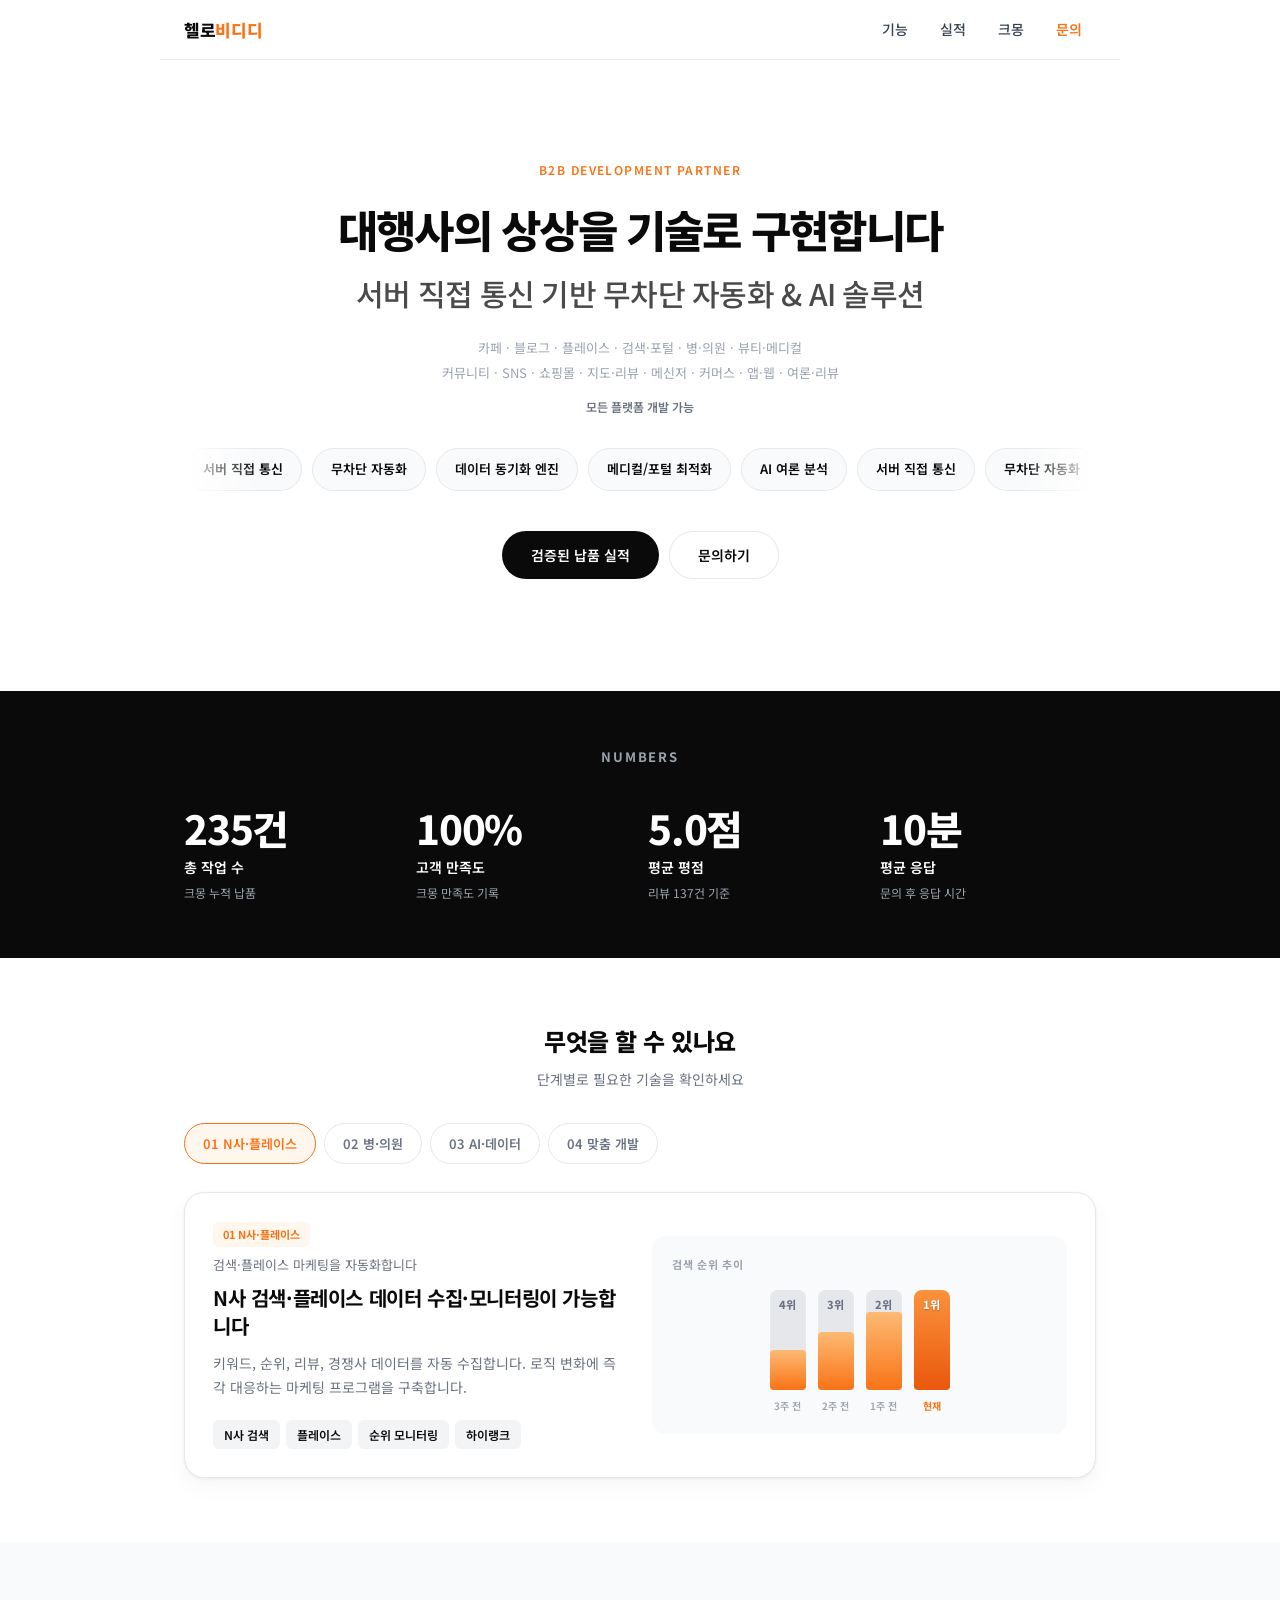
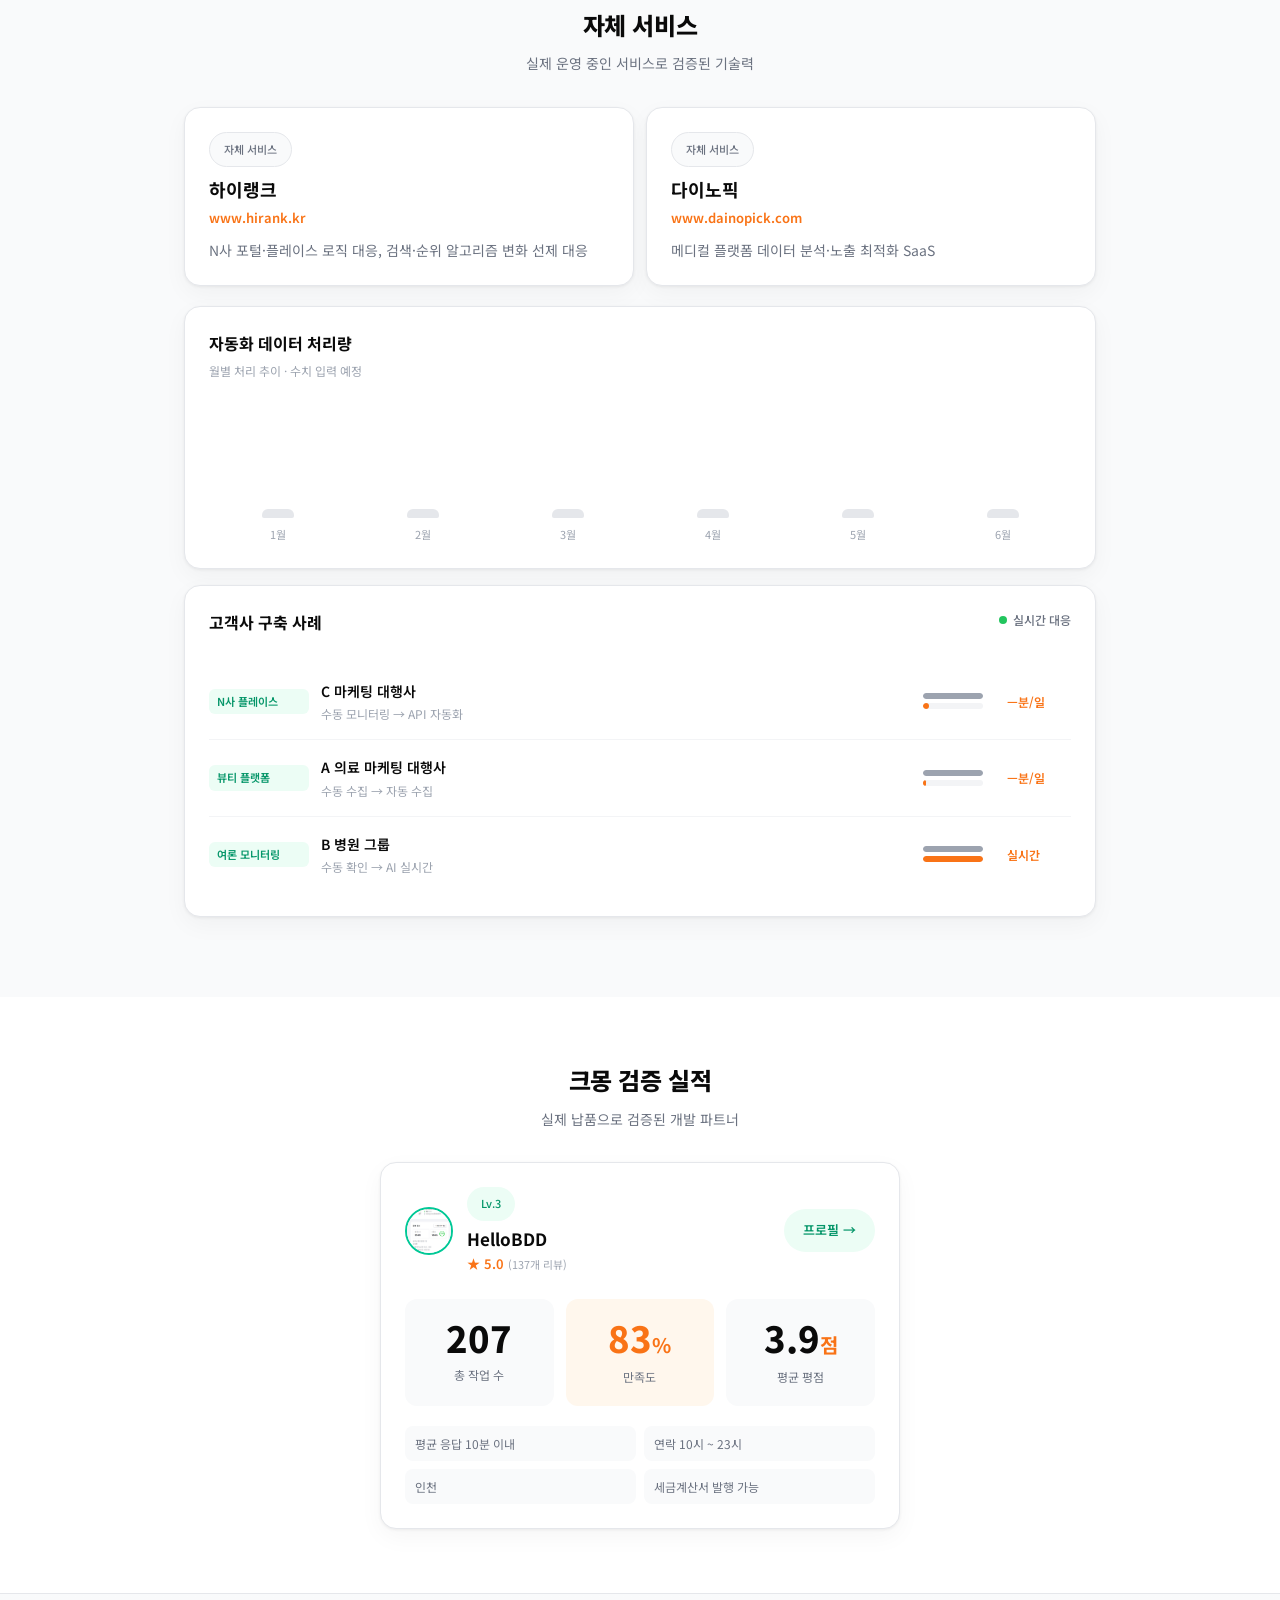
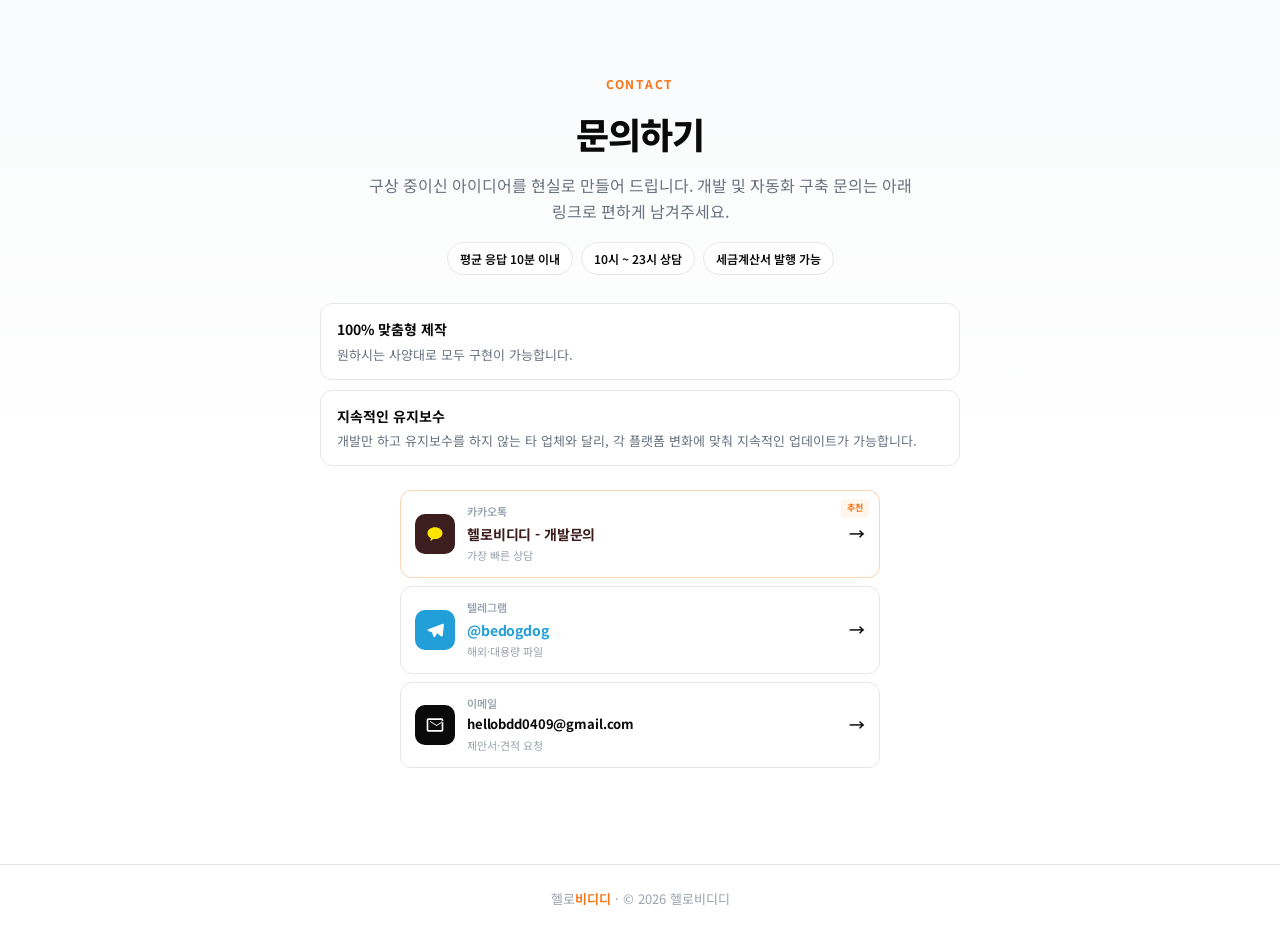
==== index.html @ 660a28e8 "html css js 기준으로 변경" ====
<!DOCTYPE html>
<html lang="ko">
<head>
  <meta charset="UTF-8">
  <meta name="viewport" content="width=device-width, initial-scale=1.0, viewport-fit=cover">
  <meta name="description" content="헬로비디디 - 서버 직접 통신 기반 무차단 자동화, 메디컬·포털 플랫폼 최적화, AI 여론 분석 솔루션">
  <meta name="theme-color" content="#ffffff">
  <title>헬로비디디 | 기술 포트폴리오</title>
  <link rel="preconnect" href="https://fonts.googleapis.com">
  <link rel="preconnect" href="https://fonts.gstatic.com" crossorigin>
  <link href="https://fonts.googleapis.com/css2?family=Noto+Sans+KR:wght@400;500;600;700;800&display=swap" rel="stylesheet">
  <link rel="stylesheet" href="css/style.css">
</head>
<body>
  <header class="header" id="top">
    <div class="header__inner">
      <a href="#top" class="logo">헬로<span>비디디</span></a>
      <button class="nav-toggle" id="navToggle" aria-label="메뉴" aria-expanded="false" aria-controls="nav">
        <span></span><span></span><span></span>
      </button>
    </div>
    <nav class="nav" id="nav">
      <a href="#capabilities">기능</a>
      <a href="#cases">실적</a>
      <a href="#kmong">크몽</a>
      <a href="#contact" class="nav__cta">문의</a>
    </nav>
    <div class="nav-backdrop" id="navBackdrop" hidden></div>
  </header>

  <main>
    <!-- Hero -->
    <section class="hero" id="intro">
      <div class="container">
        <p class="hero__eyebrow reveal">B2B DEVELOPMENT PARTNER</p>
        <h1 class="hero__title reveal">
          <span class="hero__line hero__line--main">대행사의 상상을 기술로 구현합니다</span>
          <span class="hero__line hero__line--sub">서버 직접 통신 기반 무차단 자동화 &amp; AI 솔루션</span>
        </h1>
        <p class="hero__platforms reveal">
          <span class="hero__platforms-line">카페 · 블로그 · 플레이스 · 검색·포털 · 병·의원 · 뷰티·메디컬</span>
          <span class="hero__platforms-line">커뮤니티 · SNS · 쇼핑몰 · 지도·리뷰 · 메신저 · 커머스 · 앱·웹 · 여론·리뷰</span>
          <span class="hero__platforms-note">모든 플랫폼 개발 가능</span>
        </p>
        <div class="hero__marquee reveal" aria-label="핵심 기술 키워드">
          <div class="hero__marquee-track">
            <span class="hero__keyword hero__keyword--accent">서버 직접 통신</span>
            <span class="hero__keyword hero__keyword--accent">무차단 자동화</span>
            <span class="hero__keyword hero__keyword--accent">데이터 동기화 엔진</span>
            <span class="hero__keyword">메디컬/포털 최적화</span>
            <span class="hero__keyword">AI 여론 분석</span>
            <span class="hero__keyword hero__keyword--accent" aria-hidden="true">서버 직접 통신</span>
            <span class="hero__keyword hero__keyword--accent" aria-hidden="true">무차단 자동화</span>
            <span class="hero__keyword hero__keyword--accent" aria-hidden="true">데이터 동기화 엔진</span>
            <span class="hero__keyword" aria-hidden="true">메디컬/포털 최적화</span>
            <span class="hero__keyword" aria-hidden="true">AI 여론 분석</span>
          </div>
        </div>
        <div class="hero__actions reveal">
          <a href="#kmong" class="btn btn--dark">검증된 납품 실적</a>
          <a href="#contact" class="btn btn--outline">문의하기</a>
        </div>
      </div>
    </section>

    <!-- NUMBERS -->
    <section class="numbers" id="numbers">
      <div class="container">
        <h2 class="numbers__title">NUMBERS</h2>
        <div class="numbers__grid">
          <div class="numbers__item reveal">
            <p class="numbers__value"><span data-count="235" data-fallback="235">0</span>건</p>
            <p class="numbers__label">총 작업 수</p>
            <p class="numbers__sub">크몽 누적 납품</p>
          </div>
          <div class="numbers__item reveal">
            <p class="numbers__value"><span data-count="100" data-fallback="100">0</span>%</p>
            <p class="numbers__label">고객 만족도</p>
            <p class="numbers__sub">크몽 만족도 기록</p>
          </div>
          <div class="numbers__item reveal">
            <p class="numbers__value"><span data-count="5.0" data-fallback="5.0">0</span>점</p>
            <p class="numbers__label">평균 평점</p>
            <p class="numbers__sub">리뷰 137건 기준</p>
          </div>
          <div class="numbers__item reveal">
            <p class="numbers__value"><span data-count="10" data-fallback="10">0</span>분</p>
            <p class="numbers__label">평균 응답</p>
            <p class="numbers__sub">문의 후 응답 시간</p>
          </div>
        </div>
      </div>
    </section>

    <!-- Capabilities -->
    <section class="capabilities" id="capabilities">
      <div class="container">
        <h2 class="section-title reveal">무엇을 할 수 있나요</h2>
        <p class="section-desc reveal">단계별로 필요한 기술을 확인하세요</p>

        <div class="step-nav reveal" role="tablist">
          <button class="step-nav__btn is-active" role="tab" data-tab="naver" aria-selected="true">01 N사·플레이스</button>
          <button class="step-nav__btn" role="tab" data-tab="medical" aria-selected="false">02 병·의원</button>
          <button class="step-nav__btn" role="tab" data-tab="ai" aria-selected="false">03 AI·데이터</button>
          <button class="step-nav__btn" role="tab" data-tab="custom" aria-selected="false">04 맞춤 개발</button>
        </div>

        <article class="cap-panel reveal is-active" id="panel-naver" role="tabpanel">
          <div class="cap-panel__inner">
            <div class="cap-panel__content">
              <span class="cap-panel__badge">01 N사·플레이스</span>
              <p class="cap-panel__goal">검색·플레이스 마케팅을 자동화합니다</p>
              <h3 class="cap-panel__headline">N사 검색·플레이스 데이터 수집·모니터링이 가능합니다</h3>
              <p class="cap-panel__desc">키워드, 순위, 리뷰, 경쟁사 데이터를 자동 수집합니다. 로직 변화에 즉각 대응하는 마케팅 프로그램을 구축합니다.</p>
              <div class="cap-panel__tags">
                <span class="cap-tag">N사 검색</span>
                <span class="cap-tag">플레이스</span>
                <span class="cap-tag">순위 모니터링</span>
                <span class="cap-tag">하이랭크</span>
              </div>
            </div>
            <div class="cap-panel__visual" aria-hidden="true">
              <div class="cap-visual cap-visual--rank">
                <p class="cap-visual__title">검색 순위 추이</p>
                <div class="rank-chart">
                  <div class="rank-chart__item">
                    <div class="rank-chart__track">
                      <span class="rank-chart__num">4위</span>
                      <div class="rank-chart__bar" data-h="40"></div>
                    </div>
                    <span class="rank-chart__label">3주 전</span>
                  </div>
                  <div class="rank-chart__item">
                    <div class="rank-chart__track">
                      <span class="rank-chart__num">3위</span>
                      <div class="rank-chart__bar" data-h="58"></div>
                    </div>
                    <span class="rank-chart__label">2주 전</span>
                  </div>
                  <div class="rank-chart__item">
                    <div class="rank-chart__track">
                      <span class="rank-chart__num">2위</span>
                      <div class="rank-chart__bar" data-h="78"></div>
                    </div>
                    <span class="rank-chart__label">1주 전</span>
                  </div>
                  <div class="rank-chart__item rank-chart__item--lead">
                    <div class="rank-chart__track">
                      <span class="rank-chart__num">1위</span>
                      <div class="rank-chart__bar" data-h="100"></div>
                    </div>
                    <span class="rank-chart__label">현재</span>
                  </div>
                </div>
              </div>
            </div>
          </div>
        </article>

        <article class="cap-panel reveal" id="panel-medical" role="tabpanel">
          <div class="cap-panel__inner">
            <div class="cap-panel__content">
              <span class="cap-panel__badge">02 병·의원</span>
              <p class="cap-panel__goal">의료·뷰티 플랫폼 업무를 자동화합니다</p>
              <h3 class="cap-panel__headline">병·의원 플랫폼 마케팅 프로그램 개발이 가능합니다</h3>
              <p class="cap-panel__desc">미용·의료 정보 플랫폼 데이터 수집, 노출 분석, 반복 업무 자동화까지 대행사·병원 맞춤으로 개발합니다.</p>
              <div class="cap-panel__tags">
                <span class="cap-tag">의료 플랫폼</span>
                <span class="cap-tag">노출 분석</span>
                <span class="cap-tag">다이노픽</span>
              </div>
            </div>
            <div class="cap-panel__visual" aria-hidden="true">
              <div class="cap-visual cap-visual--gauge">
                <p class="cap-visual__title">플랫폼 노출 지수</p>
                <div class="donut-gauge">
                  <div class="donut-gauge__ring" data-value="94"></div>
                  <span class="donut-gauge__value"><span data-count="94">0</span>%</span>
                </div>
                <div class="gauge-metrics">
                  <span>노출 <strong data-count="87">0</strong>%</span>
                  <span>전환 <strong data-count="72">0</strong>%</span>
                </div>
              </div>
            </div>
          </div>
        </article>

        <article class="cap-panel reveal" id="panel-ai" role="tabpanel">
          <div class="cap-panel__inner">
            <div class="cap-panel__content">
              <span class="cap-panel__badge">03 AI·데이터</span>
              <p class="cap-panel__goal">AI 생성·분석으로 마케팅을 자동화합니다</p>
              <h3 class="cap-panel__headline">AI 생성·분석·활용 프로그램 개발이 가능합니다</h3>
              <p class="cap-panel__desc">AI 게시글·콘텐츠 생성, 여론·감정 분석, 데이터 분석 등 AI를 사용·활용하는 마케팅 프로그램을 구축합니다. 크롤링 수집부터 실행까지 자동화합니다.</p>
              <div class="cap-panel__tags">
                <span class="cap-tag">AI 생성</span>
                <span class="cap-tag">AI 분석</span>
                <span class="cap-tag">AI 활용</span>
                <span class="cap-tag">크롤링</span>
              </div>
            </div>
            <div class="cap-panel__visual" aria-hidden="true">
              <div class="cap-visual cap-visual--sentiment">
                <p class="cap-visual__title">AI 여론 분석</p>
                <div class="sentiment-bars">
                  <div class="sentiment-row"><span>긍정</span><div class="sentiment-track"><div class="sentiment-fill sentiment-fill--pos" data-w="72"></div></div><em>72%</em></div>
                  <div class="sentiment-row"><span>중립</span><div class="sentiment-track"><div class="sentiment-fill sentiment-fill--neu" data-w="20"></div></div><em>20%</em></div>
                  <div class="sentiment-row"><span>부정</span><div class="sentiment-track"><div class="sentiment-fill sentiment-fill--neg" data-w="8"></div></div><em>8%</em></div>
                </div>
                <svg class="spark-line" viewBox="0 0 200 48" preserveAspectRatio="none">
                  <polyline class="spark-line__path" points="0,38 30,32 60,28 90,18 120,22 150,10 180,14 200,6"/>
                </svg>
              </div>
            </div>
          </div>
        </article>

        <article class="cap-panel reveal" id="panel-custom" role="tabpanel">
          <div class="cap-panel__inner">
            <div class="cap-panel__content">
              <span class="cap-panel__badge">04 맞춤 개발</span>
              <p class="cap-panel__goal">소통·자동화·바이럴까지 맞춤 대응합니다</p>
              <h3 class="cap-panel__headline">소통 작업·자동화 작업 개발이 가능합니다</h3>
              <p class="cap-panel__desc">메신저·커뮤니티 소통 자동화, 반복 업무 자동화, 바이럴 마케팅 프로그램까지 대행사·브랜드 요청에 맞춰 구축합니다. 테더링·프록시 인프라도 지원합니다.</p>
              <div class="cap-panel__tags">
                <span class="cap-tag">소통 작업</span>
                <span class="cap-tag">자동화 작업</span>
                <span class="cap-tag">바이럴 프로그램</span>
                <span class="cap-tag">맞춤 개발</span>
              </div>
            </div>
            <div class="cap-panel__visual" aria-hidden="true">
              <div class="cap-visual cap-visual--pipeline">
                <p class="cap-visual__title">맞춤 자동화 파이프라인</p>
                <div class="pipeline">
                  <div class="pipeline__node">수집</div>
                  <div class="pipeline__line"></div>
                  <div class="pipeline__node">동기화</div>
                  <div class="pipeline__line"></div>
                  <div class="pipeline__node pipeline__node--accent">자동화</div>
                  <div class="pipeline__line"></div>
                  <div class="pipeline__node">리포트</div>
                </div>
                <div class="pipeline-status">
                  <span class="pipeline-status__dot"></span>실시간 운영 중
                </div>
              </div>
            </div>
          </div>
        </article>
      </div>
    </section>

    <!-- Products -->
    <section class="products" id="cases">
      <div class="container">
        <h2 class="section-title reveal">자체 서비스</h2>
        <p class="section-desc reveal">실제 운영 중인 서비스로 검증된 기술력</p>
        <div class="products__grid">
          <a href="https://www.hirank.kr" class="product-card reveal" target="_blank" rel="noopener noreferrer">
            <span class="pill pill--muted">자체 서비스</span>
            <h3 class="product-card__name">하이랭크</h3>
            <p class="product-card__url">www.hirank.kr</p>
            <p class="product-card__desc">N사 포털·플레이스 로직 대응, 검색·순위 알고리즘 변화 선제 대응</p>
          </a>
          <a href="https://www.dainopick.com" class="product-card reveal" target="_blank" rel="noopener noreferrer">
            <span class="pill pill--muted">자체 서비스</span>
            <h3 class="product-card__name">다이노픽</h3>
            <p class="product-card__url">www.dainopick.com</p>
            <p class="product-card__desc">메디컬 플랫폼 데이터 분석·노출 최적화 SaaS</p>
          </a>
        </div>

        <div class="dashboard-card reveal">
          <div class="dashboard-card__header">
            <div>
              <h3 class="dashboard-card__title">자동화 데이터 처리량</h3>
              <p class="dashboard-card__sub">월별 처리 추이 · 수치 입력 예정</p>
            </div>
          </div>
          <div class="bar-chart">
            <div class="bar-chart__col">
              <div class="bar-chart__wrap">
                <div class="bar-chart__bar" data-height="8" data-value="0"></div>
              </div>
              <span class="bar-chart__label">1월</span>
            </div>
            <div class="bar-chart__col">
              <div class="bar-chart__wrap">
                <div class="bar-chart__bar" data-height="8" data-value="0"></div>
              </div>
              <span class="bar-chart__label">2월</span>
            </div>
            <div class="bar-chart__col">
              <div class="bar-chart__wrap">
                <div class="bar-chart__bar" data-height="8" data-value="0"></div>
              </div>
              <span class="bar-chart__label">3월</span>
            </div>
            <div class="bar-chart__col">
              <div class="bar-chart__wrap">
                <div class="bar-chart__bar" data-height="8" data-value="0"></div>
              </div>
              <span class="bar-chart__label">4월</span>
            </div>
            <div class="bar-chart__col">
              <div class="bar-chart__wrap">
                <div class="bar-chart__bar" data-height="8" data-value="0"></div>
              </div>
              <span class="bar-chart__label">5월</span>
            </div>
            <div class="bar-chart__col">
              <div class="bar-chart__wrap">
                <div class="bar-chart__bar" data-height="8" data-value="0"></div>
              </div>
              <span class="bar-chart__label">6월</span>
            </div>
          </div>
        </div>

        <div class="dashboard-card reveal">
          <div class="dashboard-card__header">
            <h3 class="dashboard-card__title">고객사 구축 사례</h3>
            <span class="live-badge"><span class="live-badge__dot"></span>실시간 대응</span>
          </div>
          <ul class="feed-list">
            <li class="feed-item">
              <span class="feed-item__platform">N사 플레이스</span>
              <div class="feed-item__body">
                <strong>C 마케팅 대행사</strong>
                <span>수동 모니터링 → API 자동화</span>
              </div>
              <div class="feed-item__bars">
                <div class="mini-bar"><div class="mini-bar__fill mini-bar__fill--before" data-width="100"></div></div>
                <div class="mini-bar"><div class="mini-bar__fill mini-bar__fill--after" data-width="10"></div></div>
              </div>
              <span class="feed-item__val">—분/일</span>
            </li>
            <li class="feed-item">
              <span class="feed-item__platform">뷰티 플랫폼</span>
              <div class="feed-item__body">
                <strong>A 의료 마케팅 대행사</strong>
                <span>수동 수집 → 자동 수집</span>
              </div>
              <div class="feed-item__bars">
                <div class="mini-bar"><div class="mini-bar__fill mini-bar__fill--before" data-width="100"></div></div>
                <div class="mini-bar"><div class="mini-bar__fill mini-bar__fill--after" data-width="5"></div></div>
              </div>
              <span class="feed-item__val">—분/일</span>
            </li>
            <li class="feed-item">
              <span class="feed-item__platform">여론 모니터링</span>
              <div class="feed-item__body">
                <strong>B 병원 그룹</strong>
                <span>수동 확인 → AI 실시간</span>
              </div>
              <div class="feed-item__bars">
                <div class="mini-bar"><div class="mini-bar__fill mini-bar__fill--before" data-width="100"></div></div>
                <div class="mini-bar"><div class="mini-bar__fill mini-bar__fill--after" data-width="100"></div></div>
              </div>
              <span class="feed-item__val">실시간</span>
            </li>
          </ul>
        </div>
      </div>
    </section>

    <!-- Kmong -->
    <section class="kmong-section" id="kmong">
      <div class="container">
        <h2 class="section-title reveal">크몽 검증 실적</h2>
        <p class="section-desc reveal">실제 납품으로 검증된 개발 파트너</p>
        <article class="kmong-card reveal">
          <div class="kmong-card__row">
            <img class="kmong-card__avatar" src="img/kmong-profile.png" alt="HelloBDD" width="48" height="48">
            <div>
              <span class="pill pill--green">Lv.3</span>
              <h3 class="kmong-card__name">HelloBDD</h3>
              <p class="kmong-card__rating">★ 5.0 <small>(137개 리뷰)</small></p>
            </div>
            <a href="https://kmong.com/@HelloBDD" class="btn btn--green" target="_blank" rel="noopener noreferrer">프로필 →</a>
          </div>
          <div class="kmong-card__stats">
            <div class="kmong-stat">
              <span class="kmong-stat__num" data-count="235">0</span>
              <span class="kmong-stat__lbl">총 작업 수</span>
            </div>
            <div class="kmong-stat kmong-stat--highlight">
              <span class="kmong-stat__num" data-count="100">0</span><span class="kmong-stat__unit">%</span>
              <span class="kmong-stat__lbl">만족도</span>
            </div>
            <div class="kmong-stat">
              <span class="kmong-stat__num" data-count="5.0" data-fallback="5.0">0</span><span class="kmong-stat__unit">점</span>
              <span class="kmong-stat__lbl">평균 평점</span>
            </div>
          </div>
          <ul class="kmong-card__meta">
            <li>평균 응답 10분 이내</li>
            <li>연락 10시 ~ 23시</li>
            <li>인천</li>
            <li>세금계산서 발행 가능</li>
          </ul>
        </article>
      </div>
    </section>

    <!-- Contact -->
    <section class="contact" id="contact">
      <div class="container">
        <div class="contact-hero reveal">
          <p class="contact-hero__eyebrow">CONTACT</p>
          <h2 class="contact-hero__title">문의하기</h2>
          <p class="contact-hero__desc">구상 중이신 아이디어를 현실로 만들어 드립니다. 개발 및 자동화 구축 문의는 아래 링크로 편하게 남겨주세요.</p>
          <ul class="contact-hero__points">
            <li>평균 응답 10분 이내</li>
            <li>10시 ~ 23시 상담</li>
            <li>세금계산서 발행 가능</li>
          </ul>
        </div>

        <div class="contact-highlights reveal">
          <article class="contact-highlight">
            <h3 class="contact-highlight__title">100% 맞춤형 제작</h3>
            <p class="contact-highlight__desc">원하시는 사양대로 모두 구현이 가능합니다.</p>
          </article>
          <article class="contact-highlight">
            <h3 class="contact-highlight__title">지속적인 유지보수</h3>
            <p class="contact-highlight__desc">개발만 하고 유지보수를 하지 않는 타 업체와 달리, 각 플랫폼 변화에 맞춰 지속적인 업데이트가 가능합니다.</p>
          </article>
        </div>

        <div class="contact-grid reveal">
          <a href="https://open.kakao.com/o/sBrSfcCi" class="contact-card contact-card--kakao contact-card--primary" target="_blank" rel="noopener noreferrer">
            <span class="contact-card__badge">추천</span>
            <span class="contact-card__icon" aria-hidden="true">
              <svg width="20" height="20" viewBox="0 0 24 24" fill="none"><path d="M12 4C7.03 4 3 7.13 3 11c0 2.55 1.66 4.78 4.15 6.05-.18.66-.66 2.4-.75 2.77-.12.47.17.46.36.34.15-.1 2.4-1.62 3.38-2.28.58.08 1.18.12 1.86.12 4.97 0 9-3.13 9-7s-4.03-7-9-7Z" fill="currentColor"/></svg>
            </span>
            <div class="contact-card__body">
              <span class="contact-card__label">카카오톡</span>
              <span class="contact-card__value">헬로비디디 - 개발문의</span>
              <span class="contact-card__hint">가장 빠른 상담</span>
            </div>
            <span class="contact-card__action" aria-hidden="true">→</span>
          </a>
          <a href="https://t.me/bedogdog" class="contact-card contact-card--telegram" target="_blank" rel="noopener noreferrer">
            <span class="contact-card__icon" aria-hidden="true">
              <svg width="20" height="20" viewBox="0 0 24 24" fill="none"><path d="M21.5 4.5 3.8 11.2c-.9.35-.88 1.62.03 1.93l4.55 1.43 1.74 5.38c.28.86 1.42.98 1.88.2l2.55-4.12 4.74 3.48c.74.54 1.78.13 1.98-.74L22.7 6.1c.22-.88-.52-1.68-1.2-1.6Z" fill="currentColor"/></svg>
            </span>
            <div class="contact-card__body">
              <span class="contact-card__label">텔레그램</span>
              <span class="contact-card__value">@bedogdog</span>
              <span class="contact-card__hint">해외·대용량 파일</span>
            </div>
            <span class="contact-card__action" aria-hidden="true">→</span>
          </a>
          <a href="mailto:hellobdd0409@gmail.com" class="contact-card contact-card--email">
            <span class="contact-card__icon" aria-hidden="true">
              <svg width="20" height="20" viewBox="0 0 24 24" fill="none"><path d="M4 6h16v12H4V6Zm0-2a2 2 0 0 0-2 2v12a2 2 0 0 0 2 2h16a2 2 0 0 0 2-2V6a2 2 0 0 0-2-2H4Zm2 3 8 5 8-5v1.2l-8 5-8-5V7Z" fill="currentColor"/></svg>
            </span>
            <div class="contact-card__body">
              <span class="contact-card__label">이메일</span>
              <span class="contact-card__value">hellobdd0409@gmail.com</span>
              <span class="contact-card__hint">제안서·견적 요청</span>
            </div>
            <span class="contact-card__action" aria-hidden="true">→</span>
          </a>
        </div>
      </div>
    </section>
  </main>

  <footer class="footer">
    <div class="container">
      <p>헬로<span>비디디</span> · &copy; 2026 헬로비디디</p>
    </div>
  </footer>

  <a href="https://open.kakao.com/o/sBrSfcCi" class="float-cta" target="_blank" rel="noopener noreferrer">문의하기</a>

  <script src="js/main.js"></script>
</body>
</html>
---- css/style.css ----
/* ===== Blackkiwi-inspired Clean Design ===== */
*, *::before, *::after { box-sizing: border-box; margin: 0; padding: 0; }

:root {
  --black: #0a0a0a;
  --white: #ffffff;
  --gray-50: #f9fafb;
  --gray-100: #f3f4f6;
  --gray-200: #e5e7eb;
  --gray-400: #9ca3af;
  --gray-500: #6b7280;
  --gray-700: #374151;
  --orange: #f97316;
  --orange-light: #fff7ed;
  --green: #00c896;
  --green-light: #ecfdf5;
  --radius: 16px;
  --radius-pill: 999px;
  --shadow: 0 1px 3px rgba(0,0,0,.06), 0 8px 24px rgba(0,0,0,.04);
  --header-h: 60px;
  --safe-bottom: env(safe-area-inset-bottom, 0);
}

html { scroll-behavior: smooth; -webkit-text-size-adjust: 100%; }

body {
  font-family: "Noto Sans KR", -apple-system, sans-serif;
  font-size: 15px;
  line-height: 1.6;
  color: var(--black);
  background: var(--white);
  -webkit-font-smoothing: antialiased;
  padding-bottom: calc(72px + var(--safe-bottom));
}

.container {
  width: 100%;
  max-width: 960px;
  margin: 0 auto;
  padding: 0 24px;
}

a { color: inherit; text-decoration: none; }

/* ===== Header ===== */
.header {
  position: sticky;
  top: 0;
  z-index: 100;
  background: rgba(255,255,255,.96);
  backdrop-filter: blur(12px);
  border-bottom: 1px solid var(--gray-200);
}

.header__inner {
  display: flex;
  align-items: center;
  justify-content: space-between;
  height: var(--header-h);
  max-width: 960px;
  margin: 0 auto;
  padding: 0 24px;
}

.logo { font-weight: 800; font-size: 17px; letter-spacing: -.02em; }
.logo span { color: var(--orange); }

.nav-toggle {
  display: flex; flex-direction: column; justify-content: center; align-items: center;
  gap: 5px;
  width: 40px; height: 40px;
  background: none; border: none; cursor: pointer; padding: 8px;
  position: relative; z-index: 102;
}
.nav-toggle span { display: block; width: 20px; height: 2px; background: var(--black); border-radius: 2px; transition: .25s; }
.nav-toggle[aria-expanded="true"] span:nth-child(1) { transform: translateY(7px) rotate(45deg); }
.nav-toggle[aria-expanded="true"] span:nth-child(2) { opacity: 0; }
.nav-toggle[aria-expanded="true"] span:nth-child(3) { transform: translateY(-7px) rotate(-45deg); }

.nav {
  display: none;
  flex-direction: column;
  gap: 4px;
  padding: 8px 24px 16px;
  background: var(--white);
  border-top: 1px solid var(--gray-200);
  box-shadow: 0 12px 24px rgba(0, 0, 0, .08);
  position: relative;
  z-index: 101;
}

.nav.is-open { display: flex; }

.nav a {
  padding: 12px 10px;
  font-size: 15px; font-weight: 500;
  color: var(--gray-700);
  border-radius: 8px;
}

.nav a:hover { color: var(--black); background: var(--gray-50); }
.nav__cta { color: var(--orange) !important; font-weight: 600 !important; }

.nav-backdrop {
  position: fixed;
  inset: 0;
  top: var(--header-h);
  background: rgba(0, 0, 0, .35);
  z-index: 99;
}

.nav-backdrop[hidden] { display: none; }

body.nav-open { overflow: hidden; }

/* ===== Hero ===== */
.hero {
  padding: 80px 0 96px;
  text-align: center;
  background: var(--white);
}

.hero__eyebrow {
  font-size: 12px; font-weight: 600; letter-spacing: .12em;
  text-transform: uppercase; color: var(--orange); margin-bottom: 22px;
}

.hero__title {
  margin-bottom: 36px; max-width: 820px; margin-inline: auto;
  word-break: keep-all;
}

.hero__line--main {
  display: block;
  font-size: clamp(30px, 6vw, 44px);
  font-weight: 800; line-height: 1.28;
  letter-spacing: -.04em; color: var(--black);
}

.hero__line--sub {
  display: block;
  margin-top: 14px;
  font-size: clamp(20px, 4.2vw, 30px);
  font-weight: 500; line-height: 1.4;
  letter-spacing: -.025em; color: #4a4a4a;
}

.hero__platforms {
  display: flex; flex-direction: column; align-items: center; gap: 5px;
  font-size: 12px; line-height: 1.6;
  color: var(--gray-400);
  max-width: 680px; margin: -12px auto 28px;
  word-break: keep-all;
}

.hero__platforms-line {
  display: block;
}

.hero__platforms-note {
  display: block;
  margin-top: 8px;
  font-size: 12px; font-weight: 600;
  color: var(--gray-500);
}

.hero__marquee {
  overflow: hidden;
  max-width: 100%;
  margin: 0 auto 40px;
  mask-image: linear-gradient(90deg, transparent, #000 8%, #000 92%, transparent);
  -webkit-mask-image: linear-gradient(90deg, transparent, #000 8%, #000 92%, transparent);
}

.hero__marquee-track {
  display: flex;
  align-items: center;
  gap: 10px;
  width: max-content;
  animation: hero-marquee 28s linear infinite;
}

.hero__marquee-track.is-static {
  width: auto;
  margin-inline: auto;
  animation: none;
  flex-wrap: nowrap;
  justify-content: center;
}

.hero__keyword--accent {
  color: var(--orange);
  background: var(--orange-light);
  border-color: rgba(249, 115, 22, .25);
}

@keyframes hero-marquee {
  from { transform: translateX(0); }
  to { transform: translateX(-50%); }
}

.hero__keyword {
  flex-shrink: 0;
  padding: 9px 16px;
  font-size: 12px; font-weight: 600;
  color: var(--gray-600);
  background: var(--gray-50);
  border: 1px solid var(--gray-200);
  border-radius: var(--radius-pill);
  white-space: nowrap;
}

.hero__actions { display: flex; flex-direction: column; gap: 10px; align-items: center; }

@media (prefers-reduced-motion: reduce) {
  .hero__marquee-track {
    animation: none;
    justify-content: center;
    width: auto;
    margin-inline: auto;
  }
  .hero__marquee .hero__keyword[aria-hidden="true"] { display: none; }
}

/* ===== Buttons ===== */
.btn {
  display: inline-flex; align-items: center; justify-content: center;
  padding: 12px 28px; font-size: 14px; font-weight: 600;
  border-radius: var(--radius-pill); border: 1.5px solid transparent;
  cursor: pointer; transition: .15s; min-height: 46px;
}
.btn--dark { background: var(--black); color: var(--white); }
.btn--dark:hover { background: #262626; }
.btn--outline { background: var(--white); color: var(--black); border-color: var(--gray-200); }
.btn--outline:hover { border-color: var(--black); }
.btn--green { background: var(--green-light); color: #059669; font-size: 13px; padding: 10px 18px; min-height: auto; white-space: nowrap; }
.btn--green:hover { background: #d1fae5; }

/* ===== NUMBERS (Black section) ===== */
.numbers {
  background: var(--black);
  color: var(--white);
  padding: 56px 0;
}

.numbers__title {
  text-align: center;
  font-size: 13px;
  font-weight: 700;
  letter-spacing: .15em;
  margin-bottom: 40px;
  color: var(--gray-400);
}

.numbers__grid {
  display: grid;
  grid-template-columns: repeat(2, 1fr);
  gap: 32px 16px;
}

.numbers__value {
  font-size: 32px;
  font-weight: 800;
  letter-spacing: -.03em;
  line-height: 1;
  margin-bottom: 8px;
}

.numbers__label {
  font-size: 14px;
  font-weight: 600;
  margin-bottom: 4px;
}

.numbers__sub {
  font-size: 12px;
  color: var(--gray-400);
}

/* ===== Section titles ===== */
.section-title {
  font-size: 24px;
  font-weight: 800;
  text-align: center;
  letter-spacing: -.02em;
  margin-bottom: 8px;
}

.section-desc {
  font-size: 14px;
  color: var(--gray-500);
  text-align: center;
  margin-bottom: 32px;
}

/* ===== Skill tags removed — keywords in hero ===== */

/* ===== Capabilities ===== */
.capabilities { padding: 64px 0; }

.step-nav {
  display: flex; gap: 8px; overflow-x: auto;
  padding-bottom: 8px; margin-bottom: 20px;
  -webkit-overflow-scrolling: touch; scrollbar-width: none;
}
.step-nav::-webkit-scrollbar { display: none; }

.step-nav__btn {
  flex-shrink: 0;
  padding: 10px 18px;
  font-size: 13px; font-weight: 600;
  font-family: inherit;
  border: 1.5px solid var(--gray-200);
  border-radius: var(--radius-pill);
  background: var(--white);
  color: var(--gray-500);
  cursor: pointer;
  transition: .15s;
  white-space: nowrap;
}
.step-nav__btn.is-active {
  background: var(--orange-light);
  border-color: var(--orange);
  color: var(--orange);
}

.cap-panel { display: none; }
.cap-panel.is-active { display: block; animation: fadeUp .4s ease; }

.cap-panel__inner {
  background: var(--white);
  border: 1px solid var(--gray-200);
  border-radius: 20px;
  padding: 28px;
  box-shadow: var(--shadow);
  display: grid;
  gap: 24px;
}

.cap-panel__badge {
  display: inline-block;
  font-size: 11px; font-weight: 700;
  color: var(--orange);
  background: var(--orange-light);
  padding: 4px 10px;
  border-radius: 6px;
  margin-bottom: 8px;
}

.cap-panel__goal { font-size: 13px; color: var(--gray-500); margin-bottom: 8px; }
.cap-panel__headline { font-size: 20px; font-weight: 700; line-height: 1.4; margin-bottom: 12px; letter-spacing: -.02em; }
.cap-panel__desc { font-size: 14px; color: var(--gray-500); line-height: 1.7; margin-bottom: 20px; }
.cap-panel__tags { display: flex; flex-wrap: wrap; gap: 6px; }

.cap-tag {
  display: inline-block;
  padding: 5px 11px;
  font-size: 12px; font-weight: 600;
  color: var(--gray-600);
  background: var(--gray-100);
  border-radius: 6px;
}

.pill {
  display: inline-flex; align-items: center;
  padding: 8px 14px; font-size: 13px; font-weight: 500;
  border: 1px solid var(--gray-200); border-radius: var(--radius-pill);
  background: var(--white); color: var(--gray-700);
  transition: .15s;
}
.pill:hover { border-color: var(--black); }
.pill--muted { font-size: 11px; color: var(--gray-500); background: var(--gray-50); margin-bottom: 8px; }
.pill--green { font-size: 11px; color: #059669; background: var(--green-light); border: none; }

.visual-card {
  background: var(--gray-50);
  border-radius: 12px;
  padding: 20px;
  display: flex; flex-direction: column; gap: 10px;
}

/* Capability visuals — per tab */
.cap-visual {
  background: var(--gray-50);
  border-radius: 14px;
  padding: 20px;
  min-height: 180px;
  display: flex;
  flex-direction: column;
  justify-content: center;
}

.cap-visual__title {
  font-size: 11px; font-weight: 700; letter-spacing: .06em;
  text-transform: uppercase; color: var(--gray-400);
  margin-bottom: 16px;
}

/* 01 Ranking bar chart */
.rank-chart {
  display: flex; align-items: flex-end; justify-content: center;
  gap: 12px;
}
.rank-chart__item {
  display: flex; flex-direction: column; align-items: center; gap: 8px;
  font-size: 11px; font-weight: 600; color: var(--gray-500);
}
.rank-chart__item--lead { color: var(--orange); }
.rank-chart__item--lead .rank-chart__label { color: var(--orange); font-weight: 700; }
.rank-chart__track {
  position: relative;
  width: 36px; height: 100px;
  display: flex; flex-direction: column; justify-content: flex-end;
  background: var(--gray-200);
  border-radius: 8px 8px 4px 4px;
  overflow: hidden;
}
.rank-chart__num {
  position: absolute; top: 6px; left: 0; right: 0;
  text-align: center;
  font-size: 11px; font-weight: 800; color: var(--white);
  z-index: 1;
  text-shadow: 0 1px 2px rgba(0,0,0,.25);
}
.rank-chart__item:not(.rank-chart__item--lead) .rank-chart__num {
  color: var(--gray-600);
  text-shadow: none;
}
.rank-chart__bar {
  width: 100%; height: 0;
  border-radius: 4px 4px 0 0;
  background: linear-gradient(180deg, #fdba74, var(--orange));
  transition: height 0.85s cubic-bezier(.22,1,.36,1);
}
.rank-chart__item--lead .rank-chart__bar {
  background: linear-gradient(180deg, #fb923c, #ea580c);
}
.rank-chart__label {
  font-size: 10px; color: var(--gray-400); white-space: nowrap;
}

/* 02 Donut gauge */
.donut-gauge {
  position: relative;
  width: 120px; height: 120px;
  margin: 0 auto 14px;
}
.donut-gauge__ring {
  width: 100%; height: 100%;
  border-radius: 50%;
  background: conic-gradient(var(--orange) 0deg, var(--orange) 0deg, var(--gray-200) 0deg);
  transition: background 1.1s cubic-bezier(.22,1,.36,1);
  position: relative;
}
.donut-gauge__ring::after {
  content: "";
  position: absolute; inset: 18px;
  background: var(--gray-50); border-radius: 50%;
}
.donut-gauge__value {
  position: absolute; inset: 0;
  display: flex; align-items: center; justify-content: center;
  font-size: 22px; font-weight: 800; color: var(--black);
}
.gauge-metrics {
  display: flex; justify-content: center; gap: 20px;
  font-size: 12px; color: var(--gray-500);
}
.gauge-metrics strong { color: var(--orange); font-weight: 700; }

/* 03 Sentiment analysis */
.sentiment-bars { display: flex; flex-direction: column; gap: 10px; margin-bottom: 14px; }
.sentiment-row {
  display: grid; grid-template-columns: 36px 1fr 32px;
  align-items: center; gap: 8px;
  font-size: 12px; color: var(--gray-600);
}
.sentiment-row em { font-style: normal; font-weight: 700; font-size: 11px; color: var(--gray-500); }
.sentiment-track {
  height: 8px; background: var(--gray-200); border-radius: 4px; overflow: hidden;
}
.sentiment-fill {
  height: 100%; width: 0; border-radius: 4px;
  transition: width 0.9s cubic-bezier(.22,1,.36,1);
}
.sentiment-fill--pos { background: var(--orange); }
.sentiment-fill--neu { background: #94a3b8; }
.sentiment-fill--neg { background: #cbd5e1; }
.spark-line {
  width: 100%; height: 48px;
  stroke: var(--orange); stroke-width: 2.5;
  fill: none; stroke-linecap: round; stroke-linejoin: round;
}
.spark-line__path {
  stroke-dasharray: 300;
  stroke-dashoffset: 300;
  transition: stroke-dashoffset 1.2s cubic-bezier(.22,1,.36,1);
}
.cap-panel.is-active .spark-line__path { stroke-dashoffset: 0; }

/* 04 Pipeline */
.pipeline {
  display: flex; align-items: center; justify-content: center;
  gap: 0; flex-wrap: wrap;
}
.pipeline__node {
  padding: 10px 14px;
  font-size: 12px; font-weight: 700;
  background: var(--white);
  border: 1.5px solid var(--gray-200);
  border-radius: 10px;
  color: var(--gray-600);
  opacity: 0; transform: translateY(8px);
  transition: opacity .4s ease, transform .4s ease, border-color .2s;
}
.pipeline__node--accent {
  border-color: var(--orange);
  color: var(--orange);
  background: var(--orange-light);
}
.cap-panel.is-active .pipeline__node {
  opacity: 1; transform: translateY(0);
}
.cap-panel.is-active .pipeline__node:nth-child(1) { transition-delay: .05s; }
.cap-panel.is-active .pipeline__node:nth-child(3) { transition-delay: .15s; }
.cap-panel.is-active .pipeline__node:nth-child(5) { transition-delay: .25s; }
.cap-panel.is-active .pipeline__node:nth-child(7) { transition-delay: .35s; }
.pipeline__line {
  width: 20px; height: 2px;
  background: var(--gray-200);
  position: relative;
  transform: scaleX(0);
  transform-origin: left;
  transition: transform .35s ease;
}
.cap-panel.is-active .pipeline__line { transform: scaleX(1); }
.cap-panel.is-active .pipeline__line:nth-child(2) { transition-delay: .1s; }
.cap-panel.is-active .pipeline__line:nth-child(4) { transition-delay: .2s; }
.cap-panel.is-active .pipeline__line:nth-child(6) { transition-delay: .3s; }
.pipeline-status {
  display: flex; align-items: center; justify-content: center; gap: 6px;
  margin-top: 16px; font-size: 11px; font-weight: 600; color: var(--gray-500);
}
.pipeline-status__dot {
  width: 7px; height: 7px; border-radius: 50%;
  background: #22c55e;
  animation: pulse-dot 1.8s ease infinite;
}
@keyframes pulse-dot {
  0%, 100% { opacity: 1; transform: scale(1); }
  50% { opacity: .5; transform: scale(.85); }
}

@media (prefers-reduced-motion: reduce) {
  .pipeline__node, .pipeline__line, .spark-line__path { transition: none !important; opacity: 1 !important; transform: none !important; stroke-dashoffset: 0 !important; }
  .pipeline-status__dot { animation: none; }
}

/* ===== Products & Dashboard ===== */
.products { padding: 64px 0; background: var(--gray-50); }

.products__grid {
  display: grid; gap: 12px; margin-bottom: 20px;
}

.product-card {
  display: block;
  text-decoration: none;
  color: inherit;
  background: var(--white);
  border: 1px solid var(--gray-200);
  border-radius: var(--radius);
  padding: 24px;
  box-shadow: var(--shadow);
  transition: transform .2s, border-color .2s;
}
.product-card:hover {
  transform: translateY(-2px);
  border-color: var(--orange);
}
.product-card__name { font-size: 18px; font-weight: 700; margin-bottom: 4px; }
.product-card__url {
  font-size: 13px; font-weight: 600; color: var(--orange);
  margin-bottom: 10px;
}
.product-card__desc { font-size: 14px; color: var(--gray-500); line-height: 1.6; }

.dashboard-card {
  background: var(--white);
  border: 1px solid var(--gray-200);
  border-radius: var(--radius);
  padding: 24px;
  margin-bottom: 16px;
  box-shadow: var(--shadow);
}

.dashboard-card__header {
  display: flex; align-items: flex-start; justify-content: space-between;
  margin-bottom: 24px; gap: 12px;
}
.dashboard-card__title { font-size: 16px; font-weight: 700; margin-bottom: 4px; }
.dashboard-card__sub { font-size: 12px; color: var(--gray-400); }

.live-badge {
  display: flex; align-items: center; gap: 6px;
  font-size: 12px; font-weight: 500; color: var(--gray-500); white-space: nowrap;
}
.live-badge__dot {
  width: 8px; height: 8px; border-radius: 50%;
  background: #22c55e;
  animation: pulse 2s ease infinite;
}
@keyframes pulse {
  0%, 100% { opacity: 1; transform: scale(1); }
  50% { opacity: .5; transform: scale(.85); }
}

/* Bar chart */
.bar-chart {
  display: flex; align-items: flex-end; justify-content: space-between;
  gap: 8px; height: 140px;
}
.bar-chart__col { flex: 1; display: flex; flex-direction: column; align-items: center; height: 100%; }
.bar-chart__wrap { flex: 1; width: 100%; display: flex; align-items: flex-end; justify-content: center; }
.bar-chart__bar {
  width: 100%; max-width: 32px; height: 0;
  border-radius: 6px 6px 2px 2px;
  background: linear-gradient(180deg, var(--orange), #fb923c);
  transition: height 1s cubic-bezier(.22,1,.36,1);
}
.bar-chart__bar[data-value="0"] { background: var(--gray-200); }
.bar-chart__label { font-size: 11px; color: var(--gray-400); margin-top: 8px; }

/* Feed list */
.feed-list { list-style: none; }
.feed-item {
  display: grid;
  grid-template-columns: auto 1fr auto auto;
  align-items: center;
  gap: 12px;
  padding: 16px 0;
  border-bottom: 1px solid var(--gray-100);
  font-size: 13px;
}
.feed-item:last-child { border-bottom: none; }
.feed-item__platform {
  font-size: 11px; font-weight: 600;
  color: #059669; background: var(--green-light);
  padding: 4px 8px; border-radius: 6px; white-space: nowrap;
}
.feed-item__body { display: flex; flex-direction: column; gap: 2px; min-width: 0; }
.feed-item__body strong { font-size: 14px; font-weight: 600; }
.feed-item__body span { font-size: 12px; color: var(--gray-400); }
.feed-item__bars { display: flex; flex-direction: column; gap: 4px; width: 60px; }
.feed-item__val { font-size: 12px; font-weight: 600; color: var(--orange); white-space: nowrap; }

.mini-bar { height: 6px; background: var(--gray-100); border-radius: 3px; overflow: hidden; }
.mini-bar__fill { height: 100%; width: 0; border-radius: 3px; transition: width 1s cubic-bezier(.22,1,.36,1); }
.mini-bar__fill--before { background: var(--gray-400); }
.mini-bar__fill--after { background: var(--orange); }

/* ===== Kmong ===== */
.kmong-section { padding: 64px 0; }

.kmong-card {
  background: var(--white);
  border: 1px solid var(--gray-200);
  border-radius: var(--radius);
  padding: 24px;
  box-shadow: var(--shadow);
  max-width: 520px;
  margin: 0 auto;
}

.kmong-card__row {
  display: flex; align-items: center; gap: 14px;
  margin-bottom: 24px;
}
.kmong-card__avatar { width: 48px; height: 48px; border-radius: 50%; object-fit: cover; border: 2px solid var(--green); }
.kmong-card__row > div { flex: 1; min-width: 0; }
.kmong-card__name { font-size: 17px; font-weight: 700; margin: 4px 0 2px; }
.kmong-card__rating { font-size: 13px; color: var(--orange); font-weight: 600; }
.kmong-card__rating small { color: var(--gray-400); font-weight: 400; }

.kmong-card__stats {
  display: grid; grid-template-columns: repeat(3, 1fr); gap: 12px;
  margin-bottom: 20px;
}
@media (max-width: 640px) {
  .kmong-card__stats { grid-template-columns: 1fr; }
}
.kmong-stat {
  text-align: center; padding: 20px;
  background: var(--gray-50); border-radius: 12px;
}
.kmong-stat--highlight { background: var(--orange-light); }
.kmong-stat__num { font-size: 36px; font-weight: 800; color: var(--black); line-height: 1; }
.kmong-stat--highlight .kmong-stat__num { color: var(--orange); }
.kmong-stat__unit { font-size: 20px; font-weight: 700; color: var(--orange); }
.kmong-stat__lbl { display: block; font-size: 12px; color: var(--gray-500); margin-top: 6px; }

.kmong-card__meta {
  list-style: none; display: grid; grid-template-columns: 1fr 1fr; gap: 8px;
}
.kmong-card__meta li {
  font-size: 12px; color: var(--gray-500);
  padding: 8px 10px; background: var(--gray-50); border-radius: 8px;
}

/* ===== Contact ===== */
.contact {
  padding: 80px 0 96px;
  background: linear-gradient(180deg, var(--gray-50) 0%, var(--white) 55%);
  border-top: 1px solid var(--gray-200);
}

.contact-hero {
  text-align: center;
  max-width: 560px;
  margin: 0 auto 28px;
}

.contact-hero__eyebrow {
  font-size: 12px; font-weight: 700; letter-spacing: .14em;
  color: var(--orange); margin-bottom: 12px;
}

.contact-hero__title {
  font-size: 32px; font-weight: 800; letter-spacing: -.03em;
  margin-bottom: 10px;
}

.contact-hero__desc {
  font-size: 16px; color: var(--gray-500); line-height: 1.6;
  margin-bottom: 18px;
}

.contact-hero__points {
  list-style: none;
  display: flex; flex-wrap: wrap; justify-content: center; gap: 8px;
}

.contact-hero__points li {
  font-size: 12px; font-weight: 600; color: var(--gray-600);
  padding: 6px 12px;
  background: var(--white);
  border: 1px solid var(--gray-200);
  border-radius: var(--radius-pill);
}

.contact-highlights {
  display: grid;
  gap: 10px;
  max-width: 640px;
  margin: 0 auto 24px;
}

.contact-highlight {
  padding: 14px 16px;
  background: var(--white);
  border: 1px solid var(--gray-200);
  border-radius: 12px;
  text-align: left;
}

.contact-highlight__title {
  font-size: 14px; font-weight: 700; color: var(--black);
  margin-bottom: 4px;
}

.contact-highlight__desc {
  font-size: 13px; line-height: 1.55; color: var(--gray-500);
}

.contact-grid {
  display: flex;
  flex-direction: column;
  gap: 8px;
  max-width: 480px;
  margin: 0 auto;
}

.contact-card {
  position: relative;
  display: grid;
  grid-template-columns: auto 1fr auto;
  align-items: center;
  gap: 12px;
  padding: 12px 14px;
  background: var(--white);
  border: 1px solid var(--gray-200);
  border-radius: 12px;
  text-decoration: none;
  color: inherit;
  transition: border-color .15s, box-shadow .15s;
}

.contact-card:hover {
  border-color: var(--orange);
  box-shadow: 0 4px 16px rgba(0, 0, 0, .06);
}

.contact-card--primary {
  border-color: rgba(249, 115, 22, .3);
}

.contact-card__badge {
  position: absolute; top: 8px; right: 10px;
  font-size: 9px; font-weight: 700;
  color: var(--orange);
  background: var(--orange-light);
  padding: 2px 6px;
  border-radius: 4px;
}

.contact-card__icon {
  width: 40px; height: 40px;
  display: flex; align-items: center; justify-content: center;
  border-radius: 10px;
  color: var(--white);
  flex-shrink: 0;
}

.contact-card--kakao .contact-card__icon { background: #3c1e1e; color: #fee500; }
.contact-card--telegram .contact-card__icon { background: #229ed9; }
.contact-card--email .contact-card__icon { background: var(--black); }

.contact-card__body {
  min-width: 0;
}

.contact-card__label {
  display: block;
  font-size: 11px; font-weight: 600; color: var(--gray-400);
  margin-bottom: 2px;
}

.contact-card__value {
  display: block;
  font-size: 14px; font-weight: 700; letter-spacing: -.01em;
  margin-bottom: 2px;
  word-break: break-all;
}

.contact-card--kakao .contact-card__value { color: #3c1e1e; }
.contact-card--telegram .contact-card__value { color: #229ed9; }
.contact-card--email .contact-card__value { color: var(--black); font-size: 13px; }

.contact-card__hint {
  display: block;
  font-size: 11px; color: var(--gray-400);
}

.contact-card__action {
  font-size: 16px; font-weight: 600; color: var(--gray-300);
  flex-shrink: 0;
}

.contact-card:hover .contact-card__action { color: var(--orange); }

/* ===== Footer ===== */
.footer {
  padding: 24px 0;
  text-align: center;
  font-size: 13px;
  color: var(--gray-400);
  border-top: 1px solid var(--gray-200);
}
.footer span { color: var(--orange); font-weight: 600; }

/* ===== Float CTA ===== */
.float-cta {
  position: fixed;
  bottom: calc(16px + var(--safe-bottom));
  left: 50%; transform: translateX(-50%);
  padding: 14px 32px;
  background: var(--black);
  color: var(--white);
  font-size: 14px; font-weight: 700;
  border-radius: var(--radius-pill);
  box-shadow: 0 4px 20px rgba(0,0,0,.2);
  z-index: 90;
  white-space: nowrap;
  animation: floatBtn 2.5s ease-in-out infinite;
}
@keyframes floatBtn {
  0%, 100% { transform: translateX(-50%) translateY(0); }
  50% { transform: translateX(-50%) translateY(-4px); }
}

/* ===== Reveal ===== */
.reveal {
  opacity: 0; transform: translateY(20px);
  transition: opacity .6s ease, transform .6s ease;
}
.reveal.is-visible { opacity: 1; transform: translateY(0); }

@keyframes fadeUp {
  from { opacity: 0; transform: translateY(12px); }
  to { opacity: 1; transform: translateY(0); }
}

/* ===== Tablet+ ===== */
@media (min-width: 640px) {
  .hero { padding: 100px 0 112px; }
  .hero__platforms { font-size: 13px; margin-bottom: 32px; }
  .hero__keyword { font-size: 13px; padding: 10px 18px; }
  .hero__actions { flex-direction: row; justify-content: center; }
  .numbers__grid { grid-template-columns: repeat(4, 1fr); }
  .numbers__value { font-size: 40px; }
  .products__grid { grid-template-columns: 1fr 1fr; }
  .cap-panel__inner { grid-template-columns: 1fr 1fr; align-items: center; }
  .feed-item { grid-template-columns: 100px 1fr 72px 64px; }
}

@media (min-width: 768px) {
  .nav-toggle { display: none; }
  .nav-backdrop { display: none !important; }
  body.nav-open { overflow: auto; }

  .header {
    display: flex;
    align-items: center;
    max-width: 960px;
    margin: 0 auto;
    padding: 0 24px;
    height: var(--header-h);
  }

  .header__inner {
    flex: 1;
    max-width: none;
    padding: 0;
  }

  .nav {
    display: flex !important;
    flex-direction: row;
    gap: 4px;
    padding: 0;
    margin: 0;
    border: none;
    box-shadow: none;
    background: transparent;
    position: static;
    z-index: auto;
  }

  .nav a { padding: 8px 14px; font-size: 14px; }
  .float-cta { display: none; }
  body { padding-bottom: var(--safe-bottom); }
  .contact-hero__title { font-size: 36px; }
}

@media (prefers-reduced-motion: reduce) {
  .reveal { opacity: 1; transform: none; transition: none; }
  .tag, .float-cta, .live-badge__dot { animation: none; }
}
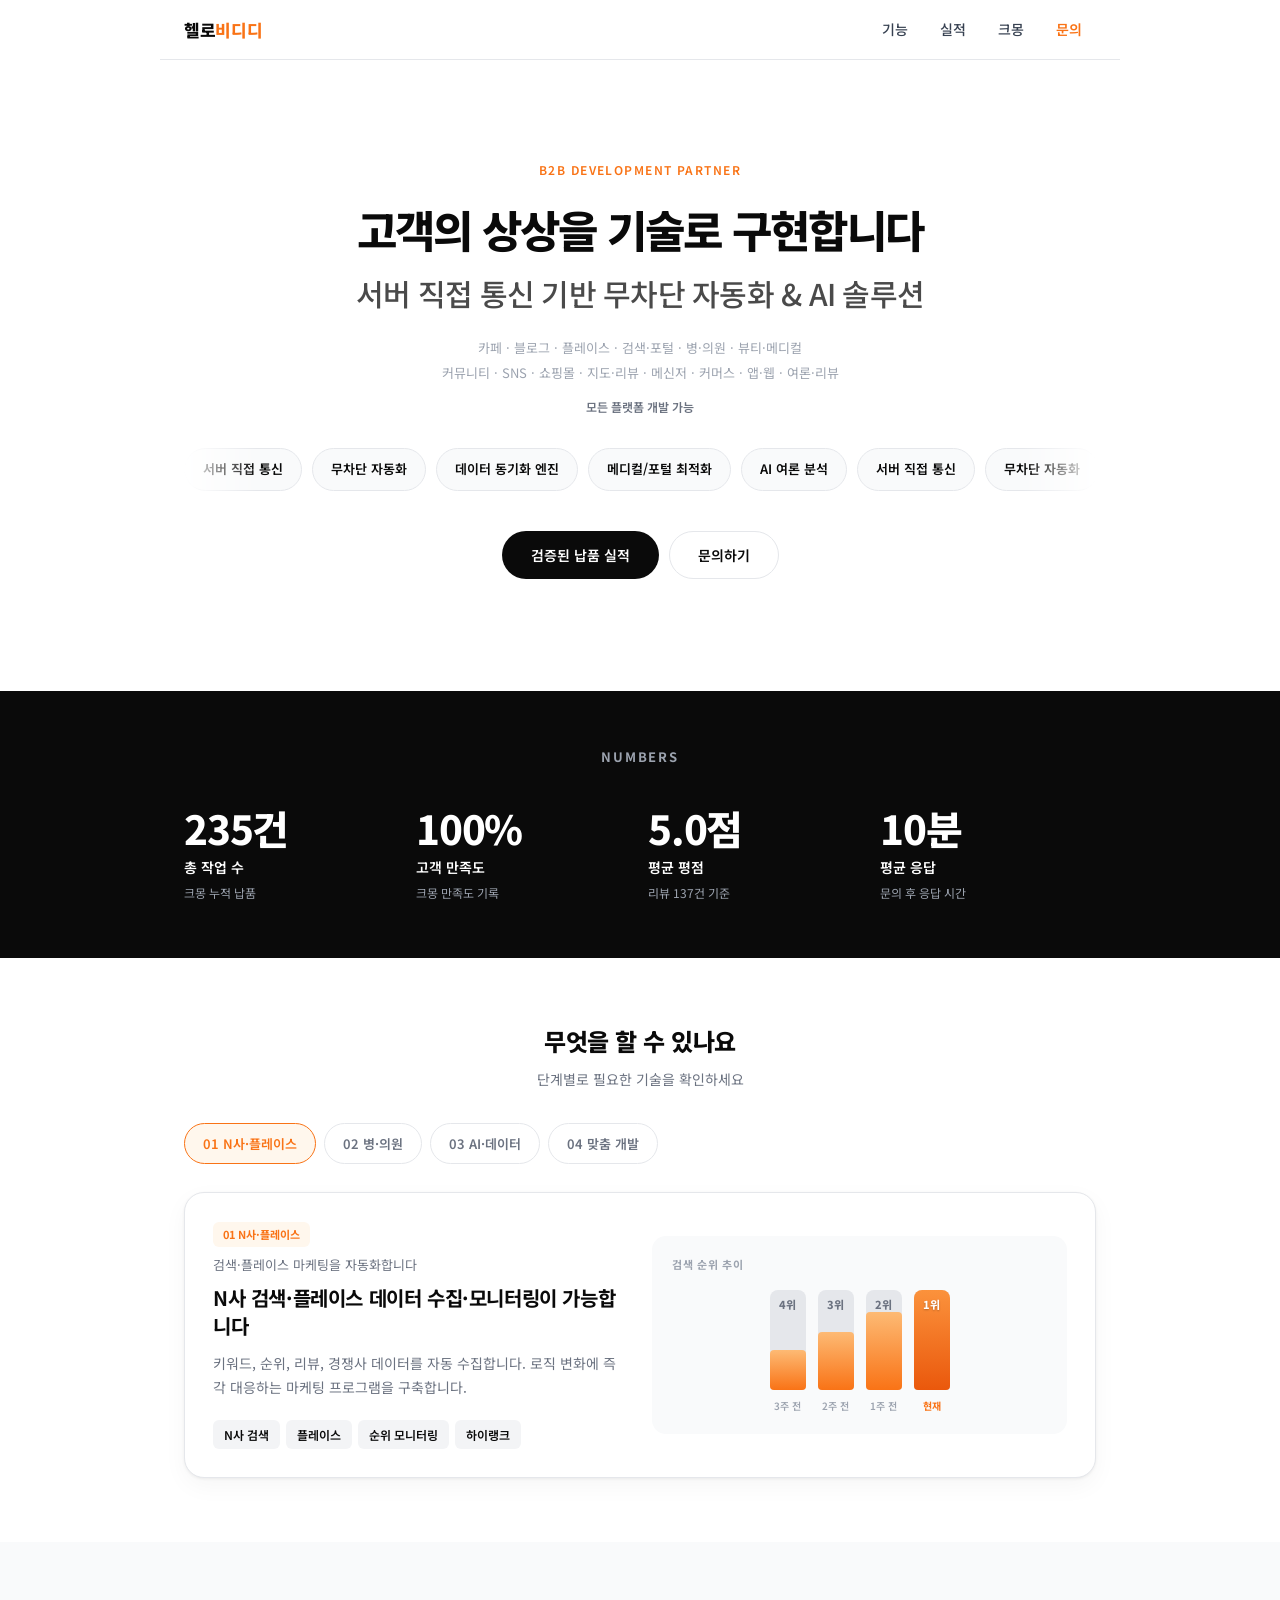
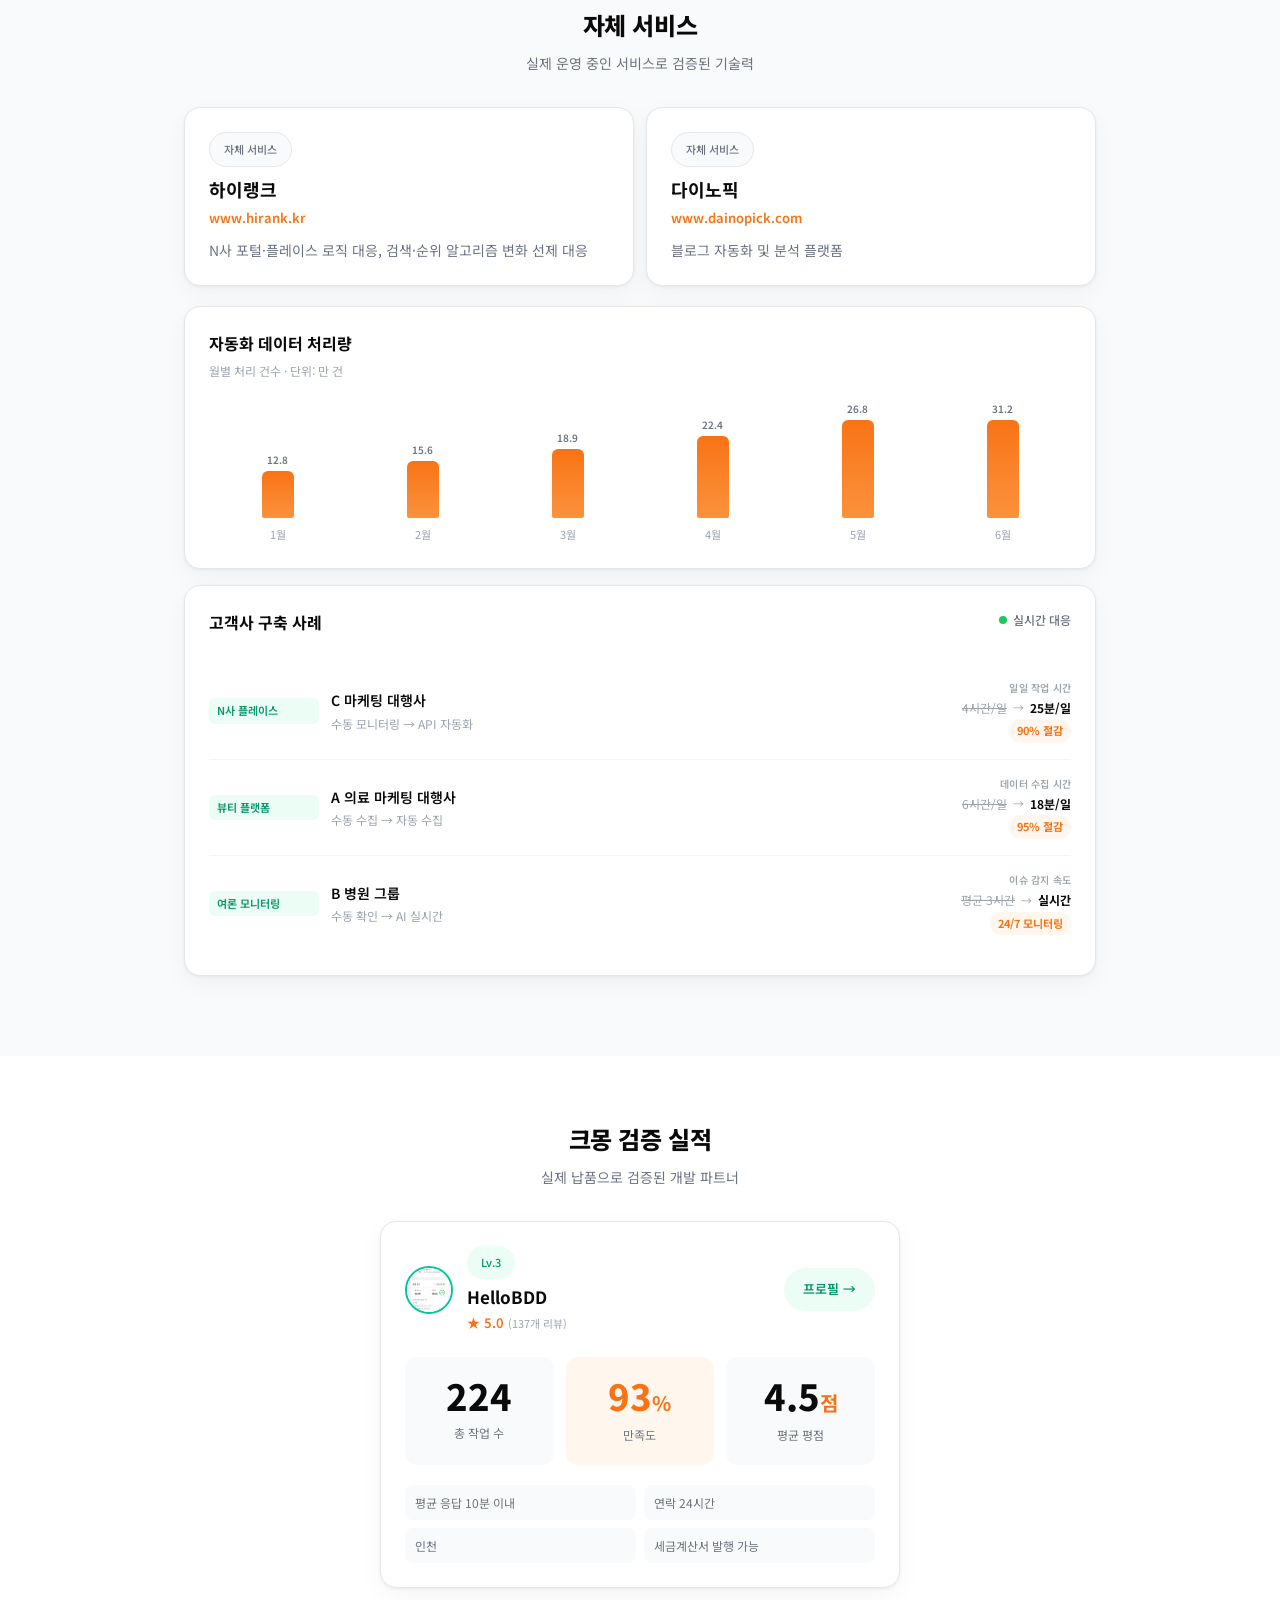
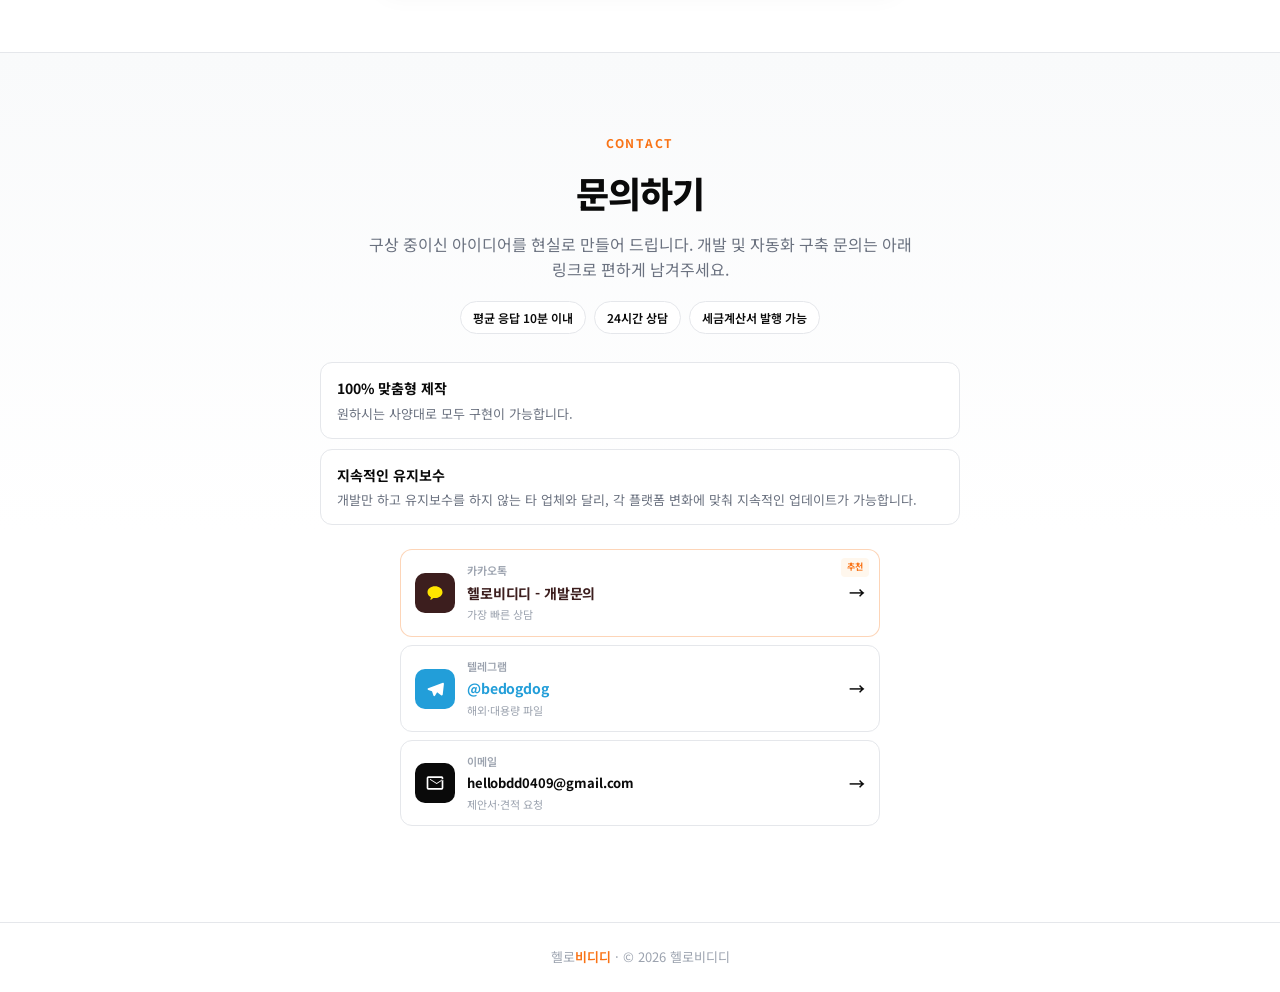
==== commit dae26b51: "수정" ====
--- a/index.html
+++ b/index.html
@@ -34,7 +34,7 @@
       <div class="container">
         <p class="hero__eyebrow reveal">B2B DEVELOPMENT PARTNER</p>
         <h1 class="hero__title reveal">
-          <span class="hero__line hero__line--main">대행사의 상상을 기술로 구현합니다</span>
+          <span class="hero__line hero__line--main">고객의 상상을 기술로 구현합니다</span>
           <span class="hero__line hero__line--sub">서버 직접 통신 기반 무차단 자동화 &amp; AI 솔루션</span>
         </h1>
         <p class="hero__platforms reveal">
@@ -167,7 +167,7 @@
               <div class="cap-panel__tags">
                 <span class="cap-tag">의료 플랫폼</span>
                 <span class="cap-tag">노출 분석</span>
-                <span class="cap-tag">다이노픽</span>
+                <span class="cap-tag">반복 업무 자동화</span>
               </div>
             </div>
             <div class="cap-panel__visual" aria-hidden="true">
@@ -268,7 +268,7 @@
             <span class="pill pill--muted">자체 서비스</span>
             <h3 class="product-card__name">다이노픽</h3>
             <p class="product-card__url">www.dainopick.com</p>
-            <p class="product-card__desc">메디컬 플랫폼 데이터 분석·노출 최적화 SaaS</p>
+            <p class="product-card__desc">블로그 자동화 및 분석 플랫폼</p>
           </a>
         </div>
 
@@ -276,43 +276,49 @@
           <div class="dashboard-card__header">
             <div>
               <h3 class="dashboard-card__title">자동화 데이터 처리량</h3>
-              <p class="dashboard-card__sub">월별 처리 추이 · 수치 입력 예정</p>
+              <p class="dashboard-card__sub">월별 처리 건수 · 단위: 만 건</p>
             </div>
           </div>
           <div class="bar-chart">
             <div class="bar-chart__col">
               <div class="bar-chart__wrap">
-                <div class="bar-chart__bar" data-height="8" data-value="0"></div>
+                <span class="bar-chart__value">12.8</span>
+                <div class="bar-chart__bar" data-height="41" data-value="12.8"></div>
               </div>
               <span class="bar-chart__label">1월</span>
             </div>
             <div class="bar-chart__col">
               <div class="bar-chart__wrap">
-                <div class="bar-chart__bar" data-height="8" data-value="0"></div>
+                <span class="bar-chart__value">15.6</span>
+                <div class="bar-chart__bar" data-height="50" data-value="15.6"></div>
               </div>
               <span class="bar-chart__label">2월</span>
             </div>
             <div class="bar-chart__col">
               <div class="bar-chart__wrap">
-                <div class="bar-chart__bar" data-height="8" data-value="0"></div>
+                <span class="bar-chart__value">18.9</span>
+                <div class="bar-chart__bar" data-height="61" data-value="18.9"></div>
               </div>
               <span class="bar-chart__label">3월</span>
             </div>
             <div class="bar-chart__col">
               <div class="bar-chart__wrap">
-                <div class="bar-chart__bar" data-height="8" data-value="0"></div>
+                <span class="bar-chart__value">22.4</span>
+                <div class="bar-chart__bar" data-height="72" data-value="22.4"></div>
               </div>
               <span class="bar-chart__label">4월</span>
             </div>
             <div class="bar-chart__col">
               <div class="bar-chart__wrap">
-                <div class="bar-chart__bar" data-height="8" data-value="0"></div>
+                <span class="bar-chart__value">26.8</span>
+                <div class="bar-chart__bar" data-height="86" data-value="26.8"></div>
               </div>
               <span class="bar-chart__label">5월</span>
             </div>
             <div class="bar-chart__col">
               <div class="bar-chart__wrap">
-                <div class="bar-chart__bar" data-height="8" data-value="0"></div>
+                <span class="bar-chart__value">31.2</span>
+                <div class="bar-chart__bar" data-height="100" data-value="31.2"></div>
               </div>
               <span class="bar-chart__label">6월</span>
             </div>
@@ -331,11 +337,15 @@
                 <strong>C 마케팅 대행사</strong>
                 <span>수동 모니터링 → API 자동화</span>
               </div>
-              <div class="feed-item__bars">
-                <div class="mini-bar"><div class="mini-bar__fill mini-bar__fill--before" data-width="100"></div></div>
-                <div class="mini-bar"><div class="mini-bar__fill mini-bar__fill--after" data-width="10"></div></div>
-              </div>
-              <span class="feed-item__val">—분/일</span>
+              <div class="feed-item__effect">
+                <p class="feed-item__effect-label">일일 작업 시간</p>
+                <p class="feed-item__effect-compare">
+                  <span class="is-before">4시간/일</span>
+                  <span class="is-arrow" aria-hidden="true">→</span>
+                  <span class="is-after">25분/일</span>
+                </p>
+                <span class="feed-item__effect-badge">90% 절감</span>
+              </div>
             </li>
             <li class="feed-item">
               <span class="feed-item__platform">뷰티 플랫폼</span>
@@ -343,11 +353,15 @@
                 <strong>A 의료 마케팅 대행사</strong>
                 <span>수동 수집 → 자동 수집</span>
               </div>
-              <div class="feed-item__bars">
-                <div class="mini-bar"><div class="mini-bar__fill mini-bar__fill--before" data-width="100"></div></div>
-                <div class="mini-bar"><div class="mini-bar__fill mini-bar__fill--after" data-width="5"></div></div>
-              </div>
-              <span class="feed-item__val">—분/일</span>
+              <div class="feed-item__effect">
+                <p class="feed-item__effect-label">데이터 수집 시간</p>
+                <p class="feed-item__effect-compare">
+                  <span class="is-before">6시간/일</span>
+                  <span class="is-arrow" aria-hidden="true">→</span>
+                  <span class="is-after">18분/일</span>
+                </p>
+                <span class="feed-item__effect-badge">95% 절감</span>
+              </div>
             </li>
             <li class="feed-item">
               <span class="feed-item__platform">여론 모니터링</span>
@@ -355,11 +369,15 @@
                 <strong>B 병원 그룹</strong>
                 <span>수동 확인 → AI 실시간</span>
               </div>
-              <div class="feed-item__bars">
-                <div class="mini-bar"><div class="mini-bar__fill mini-bar__fill--before" data-width="100"></div></div>
-                <div class="mini-bar"><div class="mini-bar__fill mini-bar__fill--after" data-width="100"></div></div>
-              </div>
-              <span class="feed-item__val">실시간</span>
+              <div class="feed-item__effect">
+                <p class="feed-item__effect-label">이슈 감지 속도</p>
+                <p class="feed-item__effect-compare">
+                  <span class="is-before">평균 3시간</span>
+                  <span class="is-arrow" aria-hidden="true">→</span>
+                  <span class="is-after">실시간</span>
+                </p>
+                <span class="feed-item__effect-badge">24/7 모니터링</span>
+              </div>
             </li>
           </ul>
         </div>
@@ -397,7 +415,7 @@
           </div>
           <ul class="kmong-card__meta">
             <li>평균 응답 10분 이내</li>
-            <li>연락 10시 ~ 23시</li>
+            <li>연락 24시간</li>
             <li>인천</li>
             <li>세금계산서 발행 가능</li>
           </ul>
@@ -414,7 +432,7 @@
           <p class="contact-hero__desc">구상 중이신 아이디어를 현실로 만들어 드립니다. 개발 및 자동화 구축 문의는 아래 링크로 편하게 남겨주세요.</p>
           <ul class="contact-hero__points">
             <li>평균 응답 10분 이내</li>
-            <li>10시 ~ 23시 상담</li>
+            <li>24시간 상담</li>
             <li>세금계산서 발행 가능</li>
           </ul>
         </div>
--- a/css/style.css
+++ b/css/style.css
@@ -621,7 +621,10 @@
   gap: 8px; height: 140px;
 }
 .bar-chart__col { flex: 1; display: flex; flex-direction: column; align-items: center; height: 100%; }
-.bar-chart__wrap { flex: 1; width: 100%; display: flex; align-items: flex-end; justify-content: center; }
+.bar-chart__wrap { flex: 1; width: 100%; display: flex; flex-direction: column; align-items: center; justify-content: flex-end; gap: 6px; }
+.bar-chart__value {
+  font-size: 10px; font-weight: 600; color: var(--gray-500); line-height: 1;
+}
 .bar-chart__bar {
   width: 100%; max-width: 32px; height: 0;
   border-radius: 6px 6px 2px 2px;
@@ -635,7 +638,7 @@
 .feed-list { list-style: none; }
 .feed-item {
   display: grid;
-  grid-template-columns: auto 1fr auto auto;
+  grid-template-columns: auto 1fr minmax(120px, 148px);
   align-items: center;
   gap: 12px;
   padding: 16px 0;
@@ -651,8 +654,26 @@
 .feed-item__body { display: flex; flex-direction: column; gap: 2px; min-width: 0; }
 .feed-item__body strong { font-size: 14px; font-weight: 600; }
 .feed-item__body span { font-size: 12px; color: var(--gray-400); }
-.feed-item__bars { display: flex; flex-direction: column; gap: 4px; width: 60px; }
-.feed-item__val { font-size: 12px; font-weight: 600; color: var(--orange); white-space: nowrap; }
+.feed-item__effect {
+  display: flex; flex-direction: column; align-items: flex-end; gap: 4px;
+  text-align: right;
+}
+.feed-item__effect-label {
+  font-size: 10px; font-weight: 600; color: var(--gray-400);
+  text-transform: uppercase; letter-spacing: .02em;
+}
+.feed-item__effect-compare {
+  display: flex; align-items: center; gap: 6px; flex-wrap: wrap; justify-content: flex-end;
+  font-size: 12px; line-height: 1.3;
+}
+.feed-item__effect-compare .is-before { color: var(--gray-400); text-decoration: line-through; }
+.feed-item__effect-compare .is-arrow { color: var(--gray-400); font-size: 11px; }
+.feed-item__effect-compare .is-after { font-weight: 700; color: var(--black); }
+.feed-item__effect-badge {
+  display: inline-block;
+  font-size: 11px; font-weight: 700; color: var(--orange);
+  background: var(--orange-light); padding: 3px 8px; border-radius: var(--radius-pill);
+}
 
 .mini-bar { height: 6px; background: var(--gray-100); border-radius: 3px; overflow: hidden; }
 .mini-bar__fill { height: 100%; width: 0; border-radius: 3px; transition: width 1s cubic-bezier(.22,1,.36,1); }
@@ -910,7 +931,19 @@
   .numbers__value { font-size: 40px; }
   .products__grid { grid-template-columns: 1fr 1fr; }
   .cap-panel__inner { grid-template-columns: 1fr 1fr; align-items: center; }
-  .feed-item { grid-template-columns: 100px 1fr 72px 64px; }
+  .feed-item { grid-template-columns: 110px 1fr minmax(148px, 180px); }
+}
+
+@media (max-width: 479px) {
+  .feed-item {
+    grid-template-columns: 1fr;
+    gap: 10px;
+  }
+  .feed-item__effect {
+    align-items: flex-start;
+    text-align: left;
+  }
+  .feed-item__effect-compare { justify-content: flex-start; }
 }
 
 @media (min-width: 768px) {
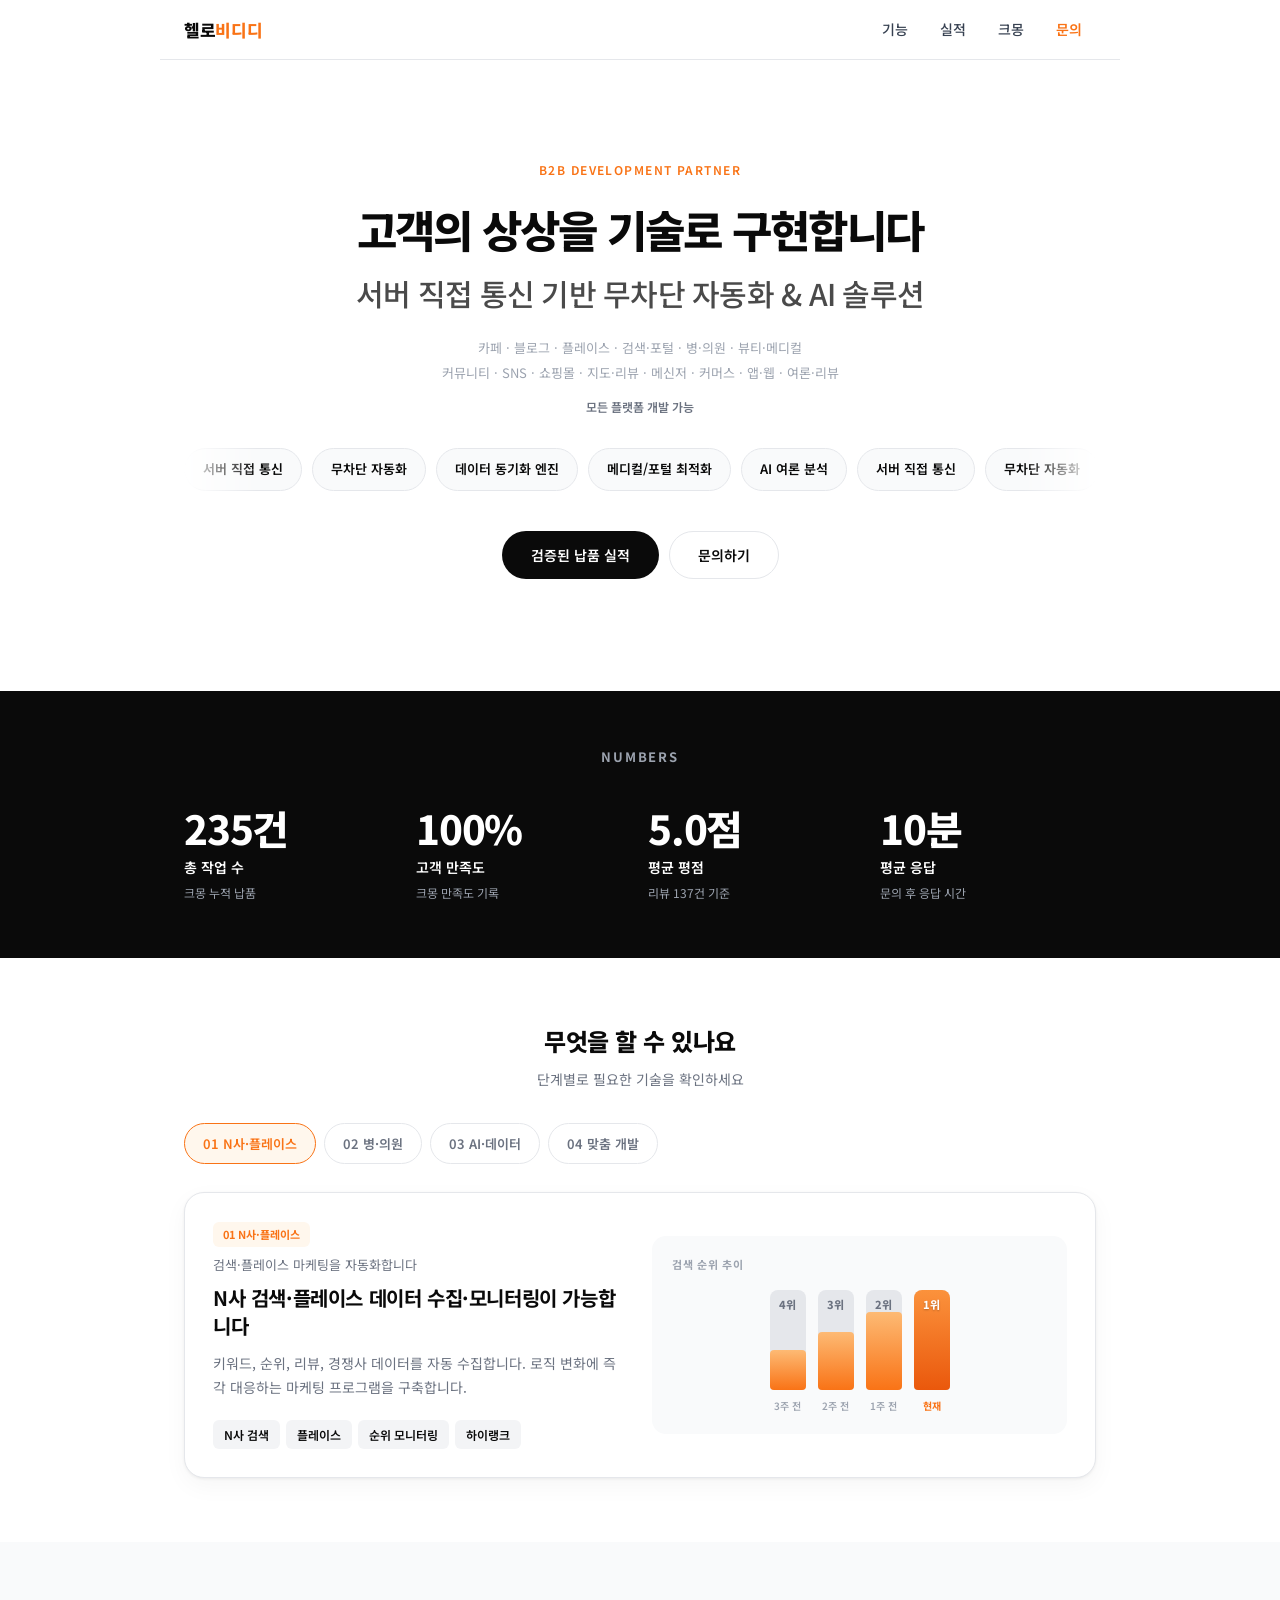
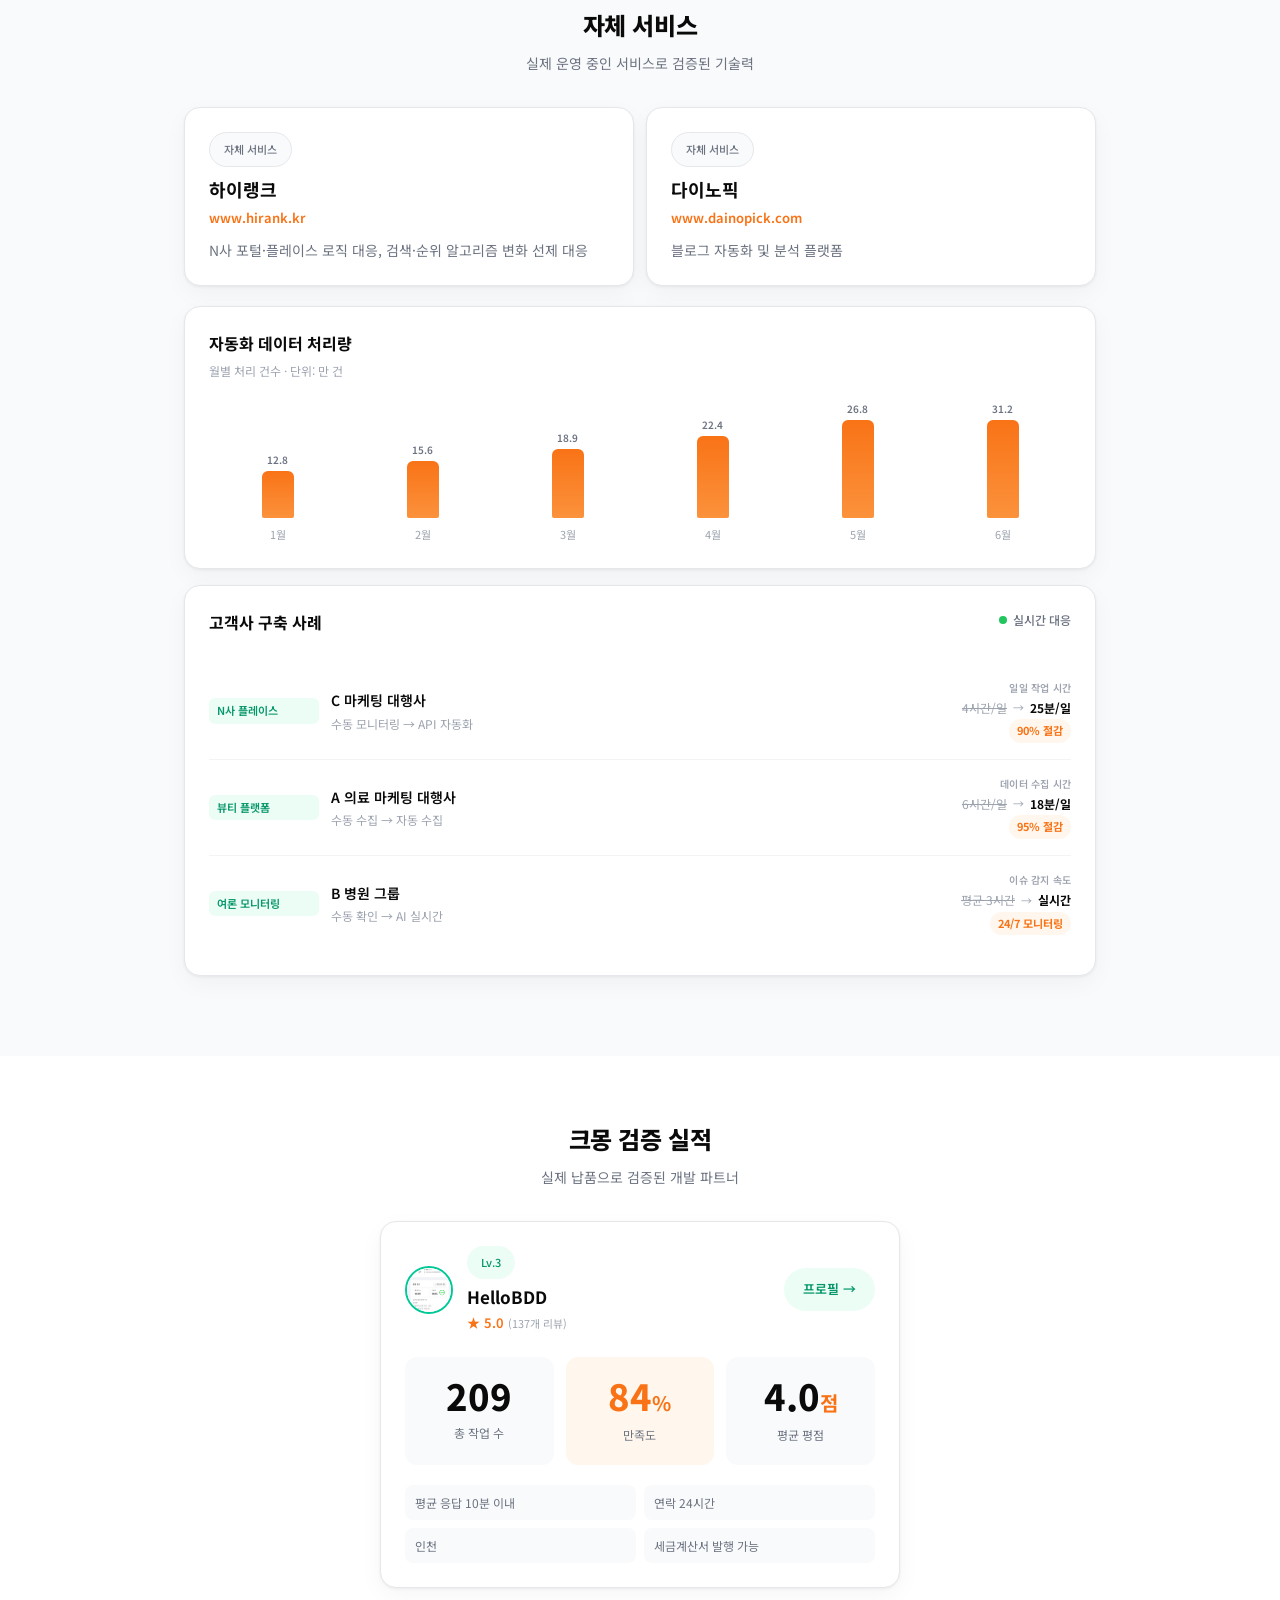
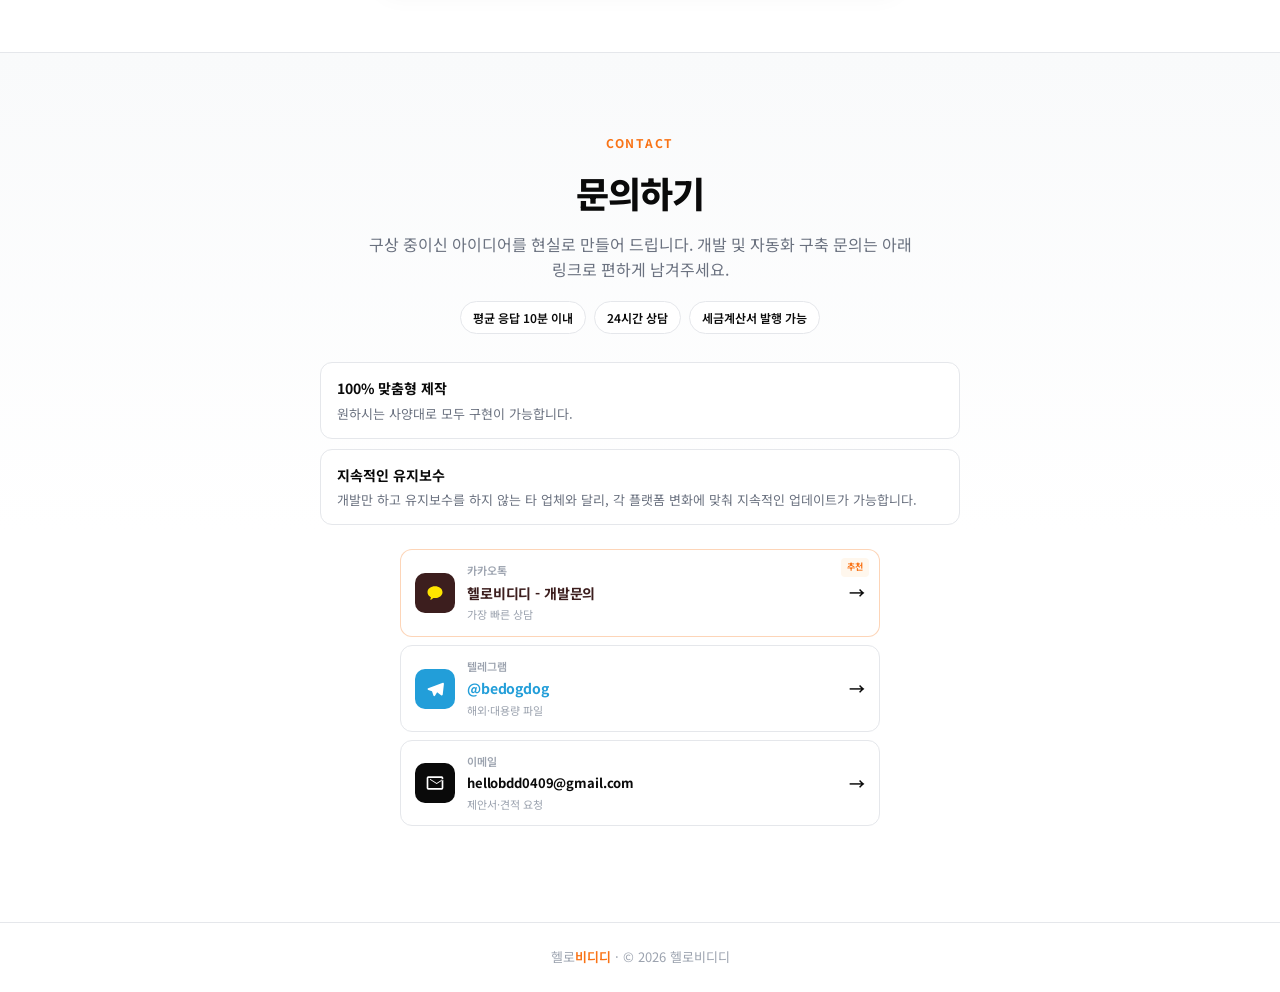
==== commit a9f1ef01: "GA 추가" ====
--- a/index.html
+++ b/index.html
@@ -6,6 +6,15 @@
   <meta name="description" content="헬로비디디 - 서버 직접 통신 기반 무차단 자동화, 메디컬·포털 플랫폼 최적화, AI 여론 분석 솔루션">
   <meta name="theme-color" content="#ffffff">
   <title>헬로비디디 | 기술 포트폴리오</title>
+  <!-- Google tag (gtag.js) -->
+  <script async src="https://www.googletagmanager.com/gtag/js?id=G-M0W2Y8VBR9"></script>
+  <script>
+    window.dataLayer = window.dataLayer || [];
+    function gtag(){dataLayer.push(arguments);}
+    gtag('js', new Date());
+
+    gtag('config', 'G-M0W2Y8VBR9');
+  </script>
   <link rel="preconnect" href="https://fonts.googleapis.com">
   <link rel="preconnect" href="https://fonts.gstatic.com" crossorigin>
   <link href="https://fonts.googleapis.com/css2?family=Noto+Sans+KR:wght@400;500;600;700;800&display=swap" rel="stylesheet">
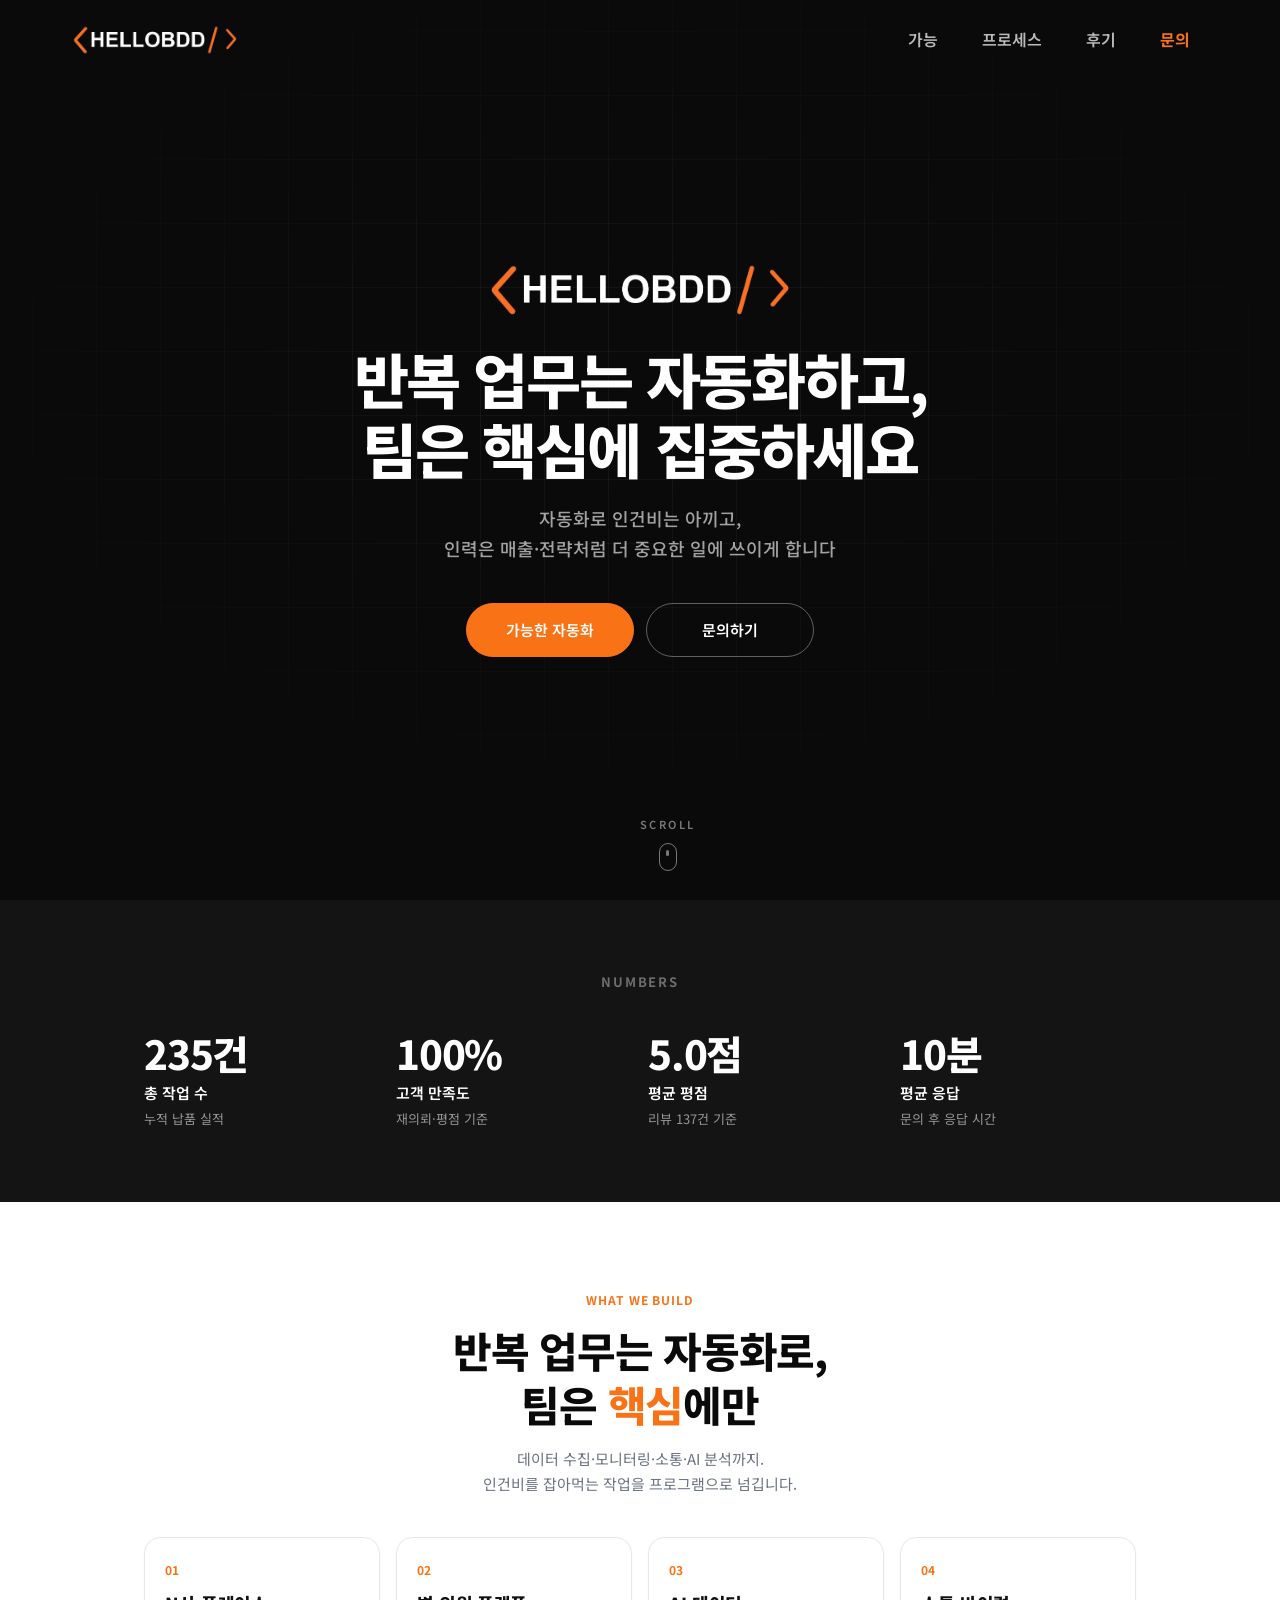
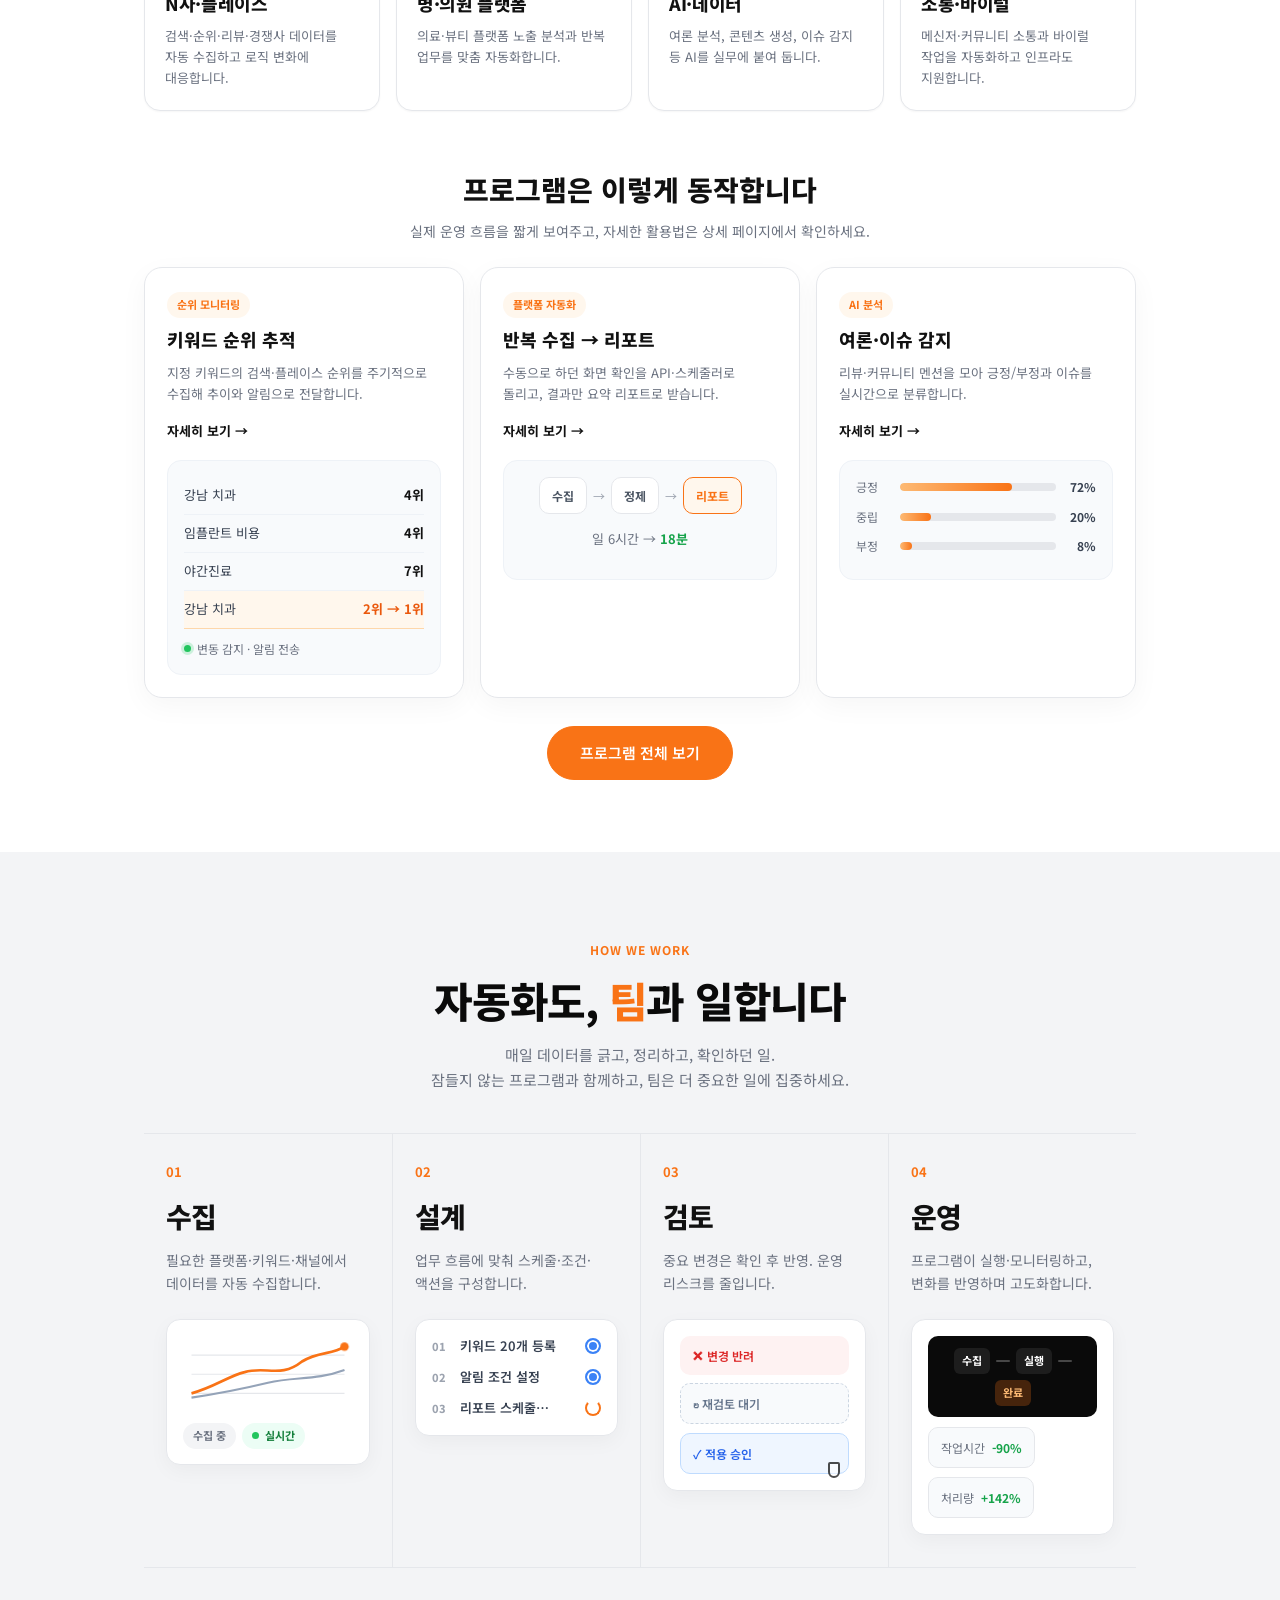
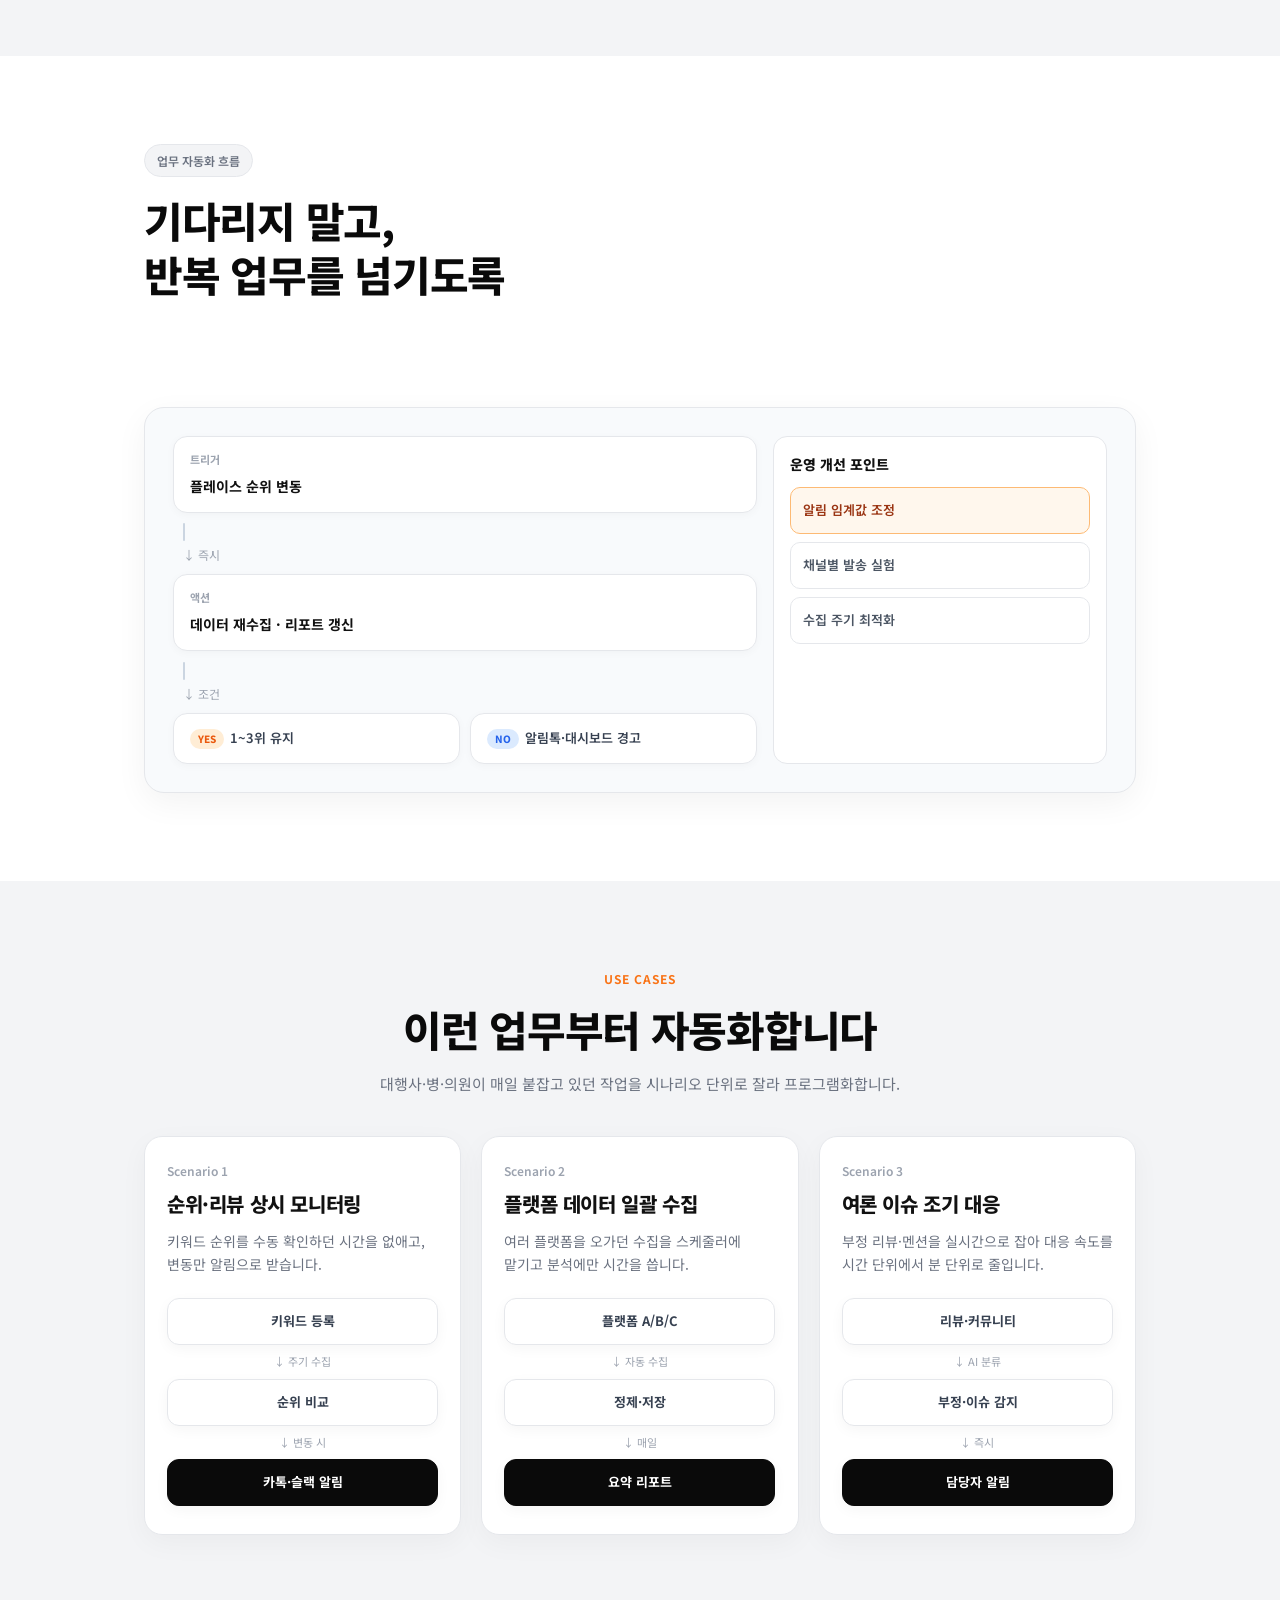
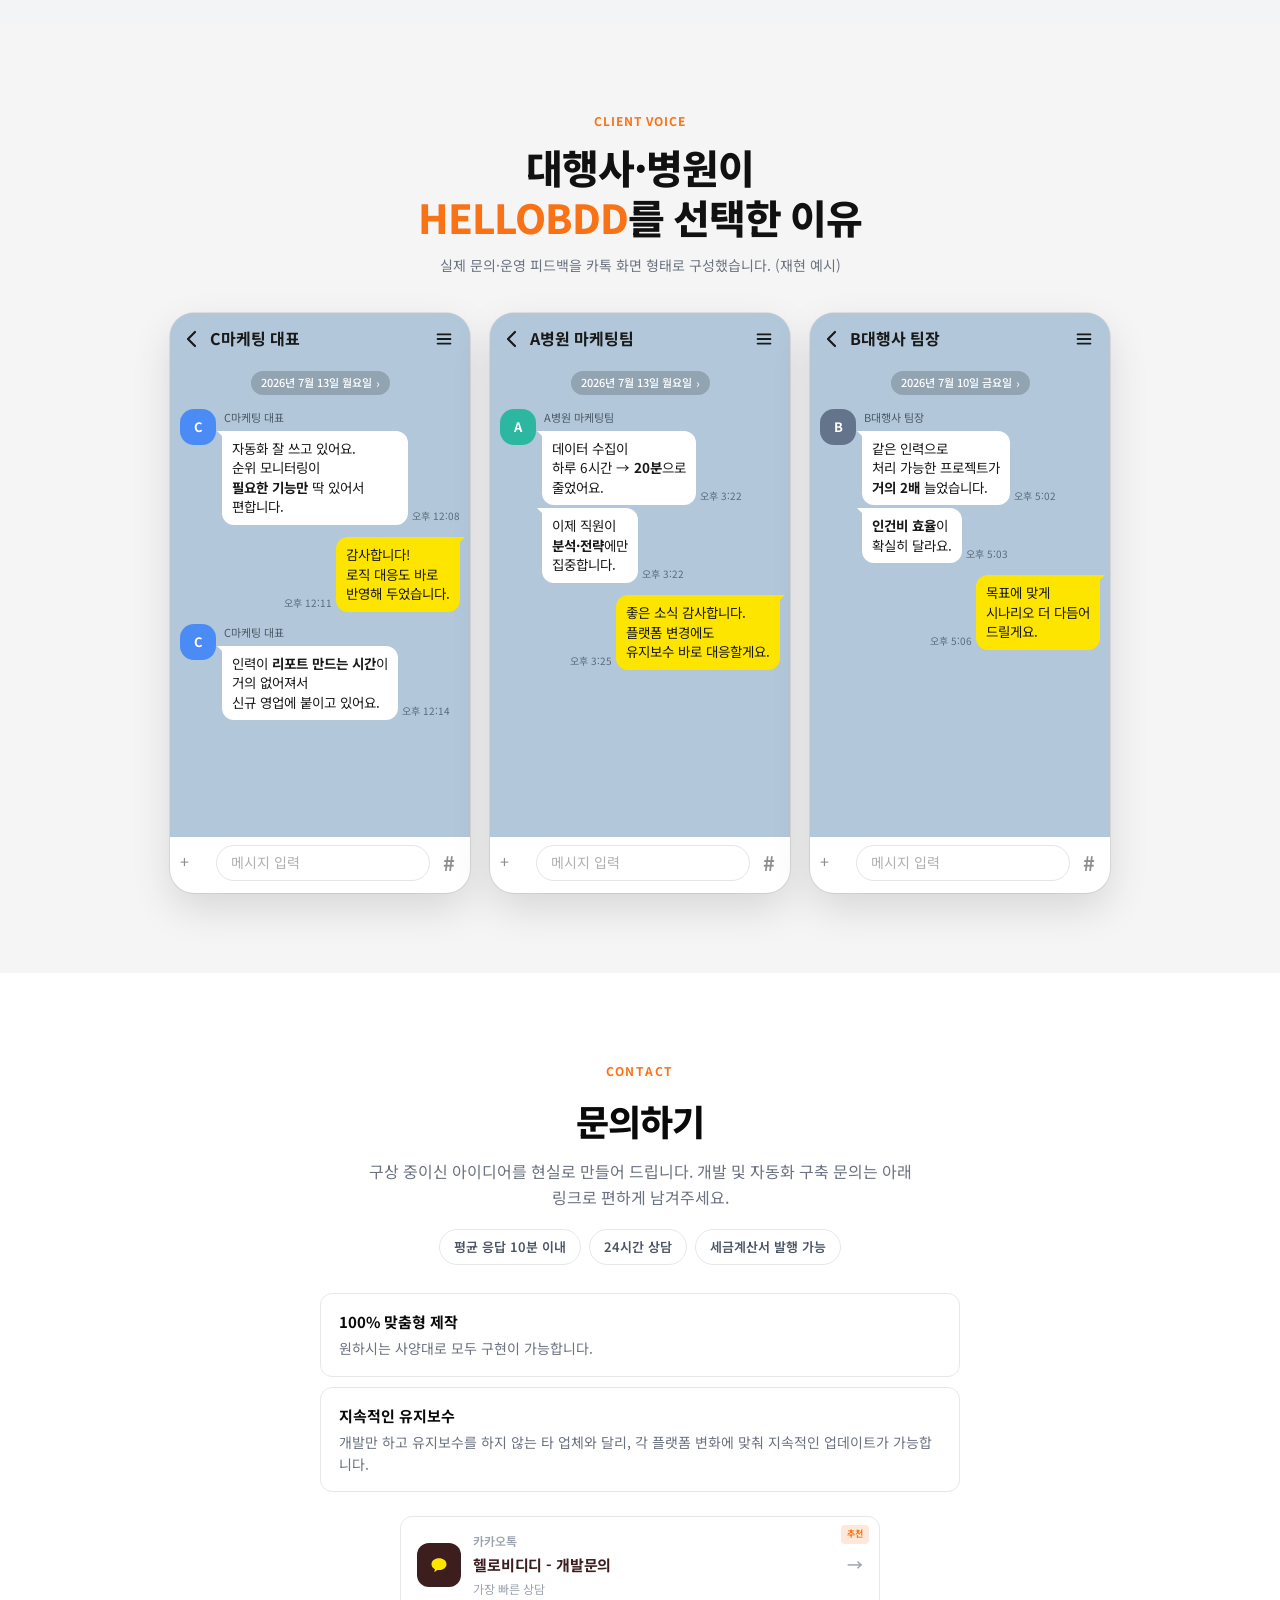
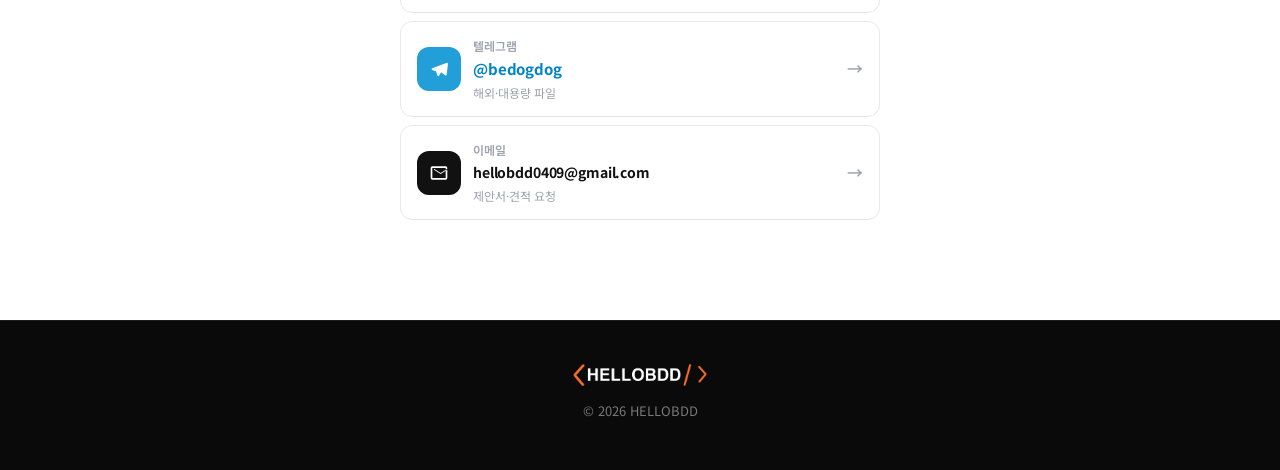
==== commit c941c6c1: "전체 개선" ====
--- a/index.html
+++ b/index.html
@@ -3,9 +3,9 @@
 <head>
   <meta charset="UTF-8">
   <meta name="viewport" content="width=device-width, initial-scale=1.0, viewport-fit=cover">
-  <meta name="description" content="헬로비디디 - 서버 직접 통신 기반 무차단 자동화, 메디컬·포털 플랫폼 최적화, AI 여론 분석 솔루션">
-  <meta name="theme-color" content="#ffffff">
-  <title>헬로비디디 | 기술 포트폴리오</title>
+  <meta name="description" content="헬로비디디 — 반복 업무는 자동화하고, 팀은 더 중요한 일에 집중. 인건비를 아끼는 대행사 자동화 파트너">
+  <meta name="theme-color" content="#0b0c10">
+  <title>헬로비디디 | 대행사 자동화 파트너</title>
   <!-- Google tag (gtag.js) -->
   <script async src="https://www.googletagmanager.com/gtag/js?id=G-M0W2Y8VBR9"></script>
   <script>
@@ -18,20 +18,26 @@
   <link rel="preconnect" href="https://fonts.googleapis.com">
   <link rel="preconnect" href="https://fonts.gstatic.com" crossorigin>
   <link href="https://fonts.googleapis.com/css2?family=Noto+Sans+KR:wght@400;500;600;700;800&display=swap" rel="stylesheet">
-  <link rel="stylesheet" href="css/style.css">
+  <link rel="stylesheet" href="css/style.css?v=18">
+  <link rel="stylesheet" href="css/landing.css?v=3">
+  <link rel="stylesheet" href="css/kakao-cases.css?v=2">
+  <link rel="stylesheet" href="css/motion.css?v=5">
+  <link rel="stylesheet" href="css/seq.css?v=3">
 </head>
 <body>
-  <header class="header" id="top">
+  <header class="header header--dark" id="top">
     <div class="header__inner">
-      <a href="#top" class="logo">헬로<span>비디디</span></a>
+      <a href="#top" class="logo logo--img" aria-label="HELLOBDD">
+        <img class="brand-lockup" src="img/logo-lockup.png?v=1" alt="HELLOBDD" width="200" height="40">
+      </a>
       <button class="nav-toggle" id="navToggle" aria-label="메뉴" aria-expanded="false" aria-controls="nav">
         <span></span><span></span><span></span>
       </button>
     </div>
     <nav class="nav" id="nav">
-      <a href="#capabilities">기능</a>
-      <a href="#cases">실적</a>
-      <a href="#kmong">크몽</a>
+      <a href="#solutions">가능</a>
+      <a href="#process">프로세스</a>
+      <a href="#reviews">후기</a>
       <a href="#contact" class="nav__cta">문의</a>
     </nav>
     <div class="nav-backdrop" id="navBackdrop" hidden></div>
@@ -40,52 +46,44 @@
   <main>
     <!-- Hero -->
     <section class="hero" id="intro">
-      <div class="container">
-        <p class="hero__eyebrow reveal">B2B DEVELOPMENT PARTNER</p>
-        <h1 class="hero__title reveal">
-          <span class="hero__line hero__line--main">고객의 상상을 기술로 구현합니다</span>
-          <span class="hero__line hero__line--sub">서버 직접 통신 기반 무차단 자동화 &amp; AI 솔루션</span>
+      <div class="hero__warp" id="heroWarp" aria-hidden="true"></div>
+      <div class="hero__spotlight" aria-hidden="true"></div>
+      <div class="hero__inner">
+        <p class="hero__brand reveal is-visible">
+          <img class="brand-lockup brand-lockup--hero" src="img/logo-lockup.png?v=1" alt="HELLOBDD" width="320" height="66">
+        </p>
+        <h1 class="hero__title reveal is-visible">
+          <span class="hero__line hero__line--main">반복 업무는 자동화하고,</span>
+          <span class="hero__line hero__line--accent">팀은 핵심에 집중하세요</span>
         </h1>
-        <p class="hero__platforms reveal">
-          <span class="hero__platforms-line">카페 · 블로그 · 플레이스 · 검색·포털 · 병·의원 · 뷰티·메디컬</span>
-          <span class="hero__platforms-line">커뮤니티 · SNS · 쇼핑몰 · 지도·리뷰 · 메신저 · 커머스 · 앱·웹 · 여론·리뷰</span>
-          <span class="hero__platforms-note">모든 플랫폼 개발 가능</span>
-        </p>
-        <div class="hero__marquee reveal" aria-label="핵심 기술 키워드">
-          <div class="hero__marquee-track">
-            <span class="hero__keyword hero__keyword--accent">서버 직접 통신</span>
-            <span class="hero__keyword hero__keyword--accent">무차단 자동화</span>
-            <span class="hero__keyword hero__keyword--accent">데이터 동기화 엔진</span>
-            <span class="hero__keyword">메디컬/포털 최적화</span>
-            <span class="hero__keyword">AI 여론 분석</span>
-            <span class="hero__keyword hero__keyword--accent" aria-hidden="true">서버 직접 통신</span>
-            <span class="hero__keyword hero__keyword--accent" aria-hidden="true">무차단 자동화</span>
-            <span class="hero__keyword hero__keyword--accent" aria-hidden="true">데이터 동기화 엔진</span>
-            <span class="hero__keyword" aria-hidden="true">메디컬/포털 최적화</span>
-            <span class="hero__keyword" aria-hidden="true">AI 여론 분석</span>
-          </div>
-        </div>
-        <div class="hero__actions reveal">
-          <a href="#kmong" class="btn btn--dark">검증된 납품 실적</a>
-          <a href="#contact" class="btn btn--outline">문의하기</a>
-        </div>
-      </div>
+        <p class="hero__sub reveal is-visible">자동화로 인건비는 아끼고,<br>인력은 매출·전략처럼 더 중요한 일에 쓰이게 합니다</p>
+        <div class="hero__actions reveal is-visible">
+          <a href="#solutions" class="btn btn--orange">가능한 자동화</a>
+          <a href="#contact" class="btn btn--ghost">문의하기</a>
+        </div>
+      </div>
+      <a href="#numbers" class="hero__scroll reveal is-visible" aria-label="아래로 스크롤">
+        <span class="hero__scroll-label">SCROLL</span>
+        <span class="hero__scroll-mouse" aria-hidden="true">
+          <span class="hero__scroll-dot"></span>
+        </span>
+      </a>
     </section>
 
     <!-- NUMBERS -->
-    <section class="numbers" id="numbers">
+    <section class="numbers section--ink" id="numbers">
       <div class="container">
         <h2 class="numbers__title">NUMBERS</h2>
         <div class="numbers__grid">
           <div class="numbers__item reveal">
             <p class="numbers__value"><span data-count="235" data-fallback="235">0</span>건</p>
             <p class="numbers__label">총 작업 수</p>
-            <p class="numbers__sub">크몽 누적 납품</p>
+            <p class="numbers__sub">누적 납품 실적</p>
           </div>
           <div class="numbers__item reveal">
             <p class="numbers__value"><span data-count="100" data-fallback="100">0</span>%</p>
             <p class="numbers__label">고객 만족도</p>
-            <p class="numbers__sub">크몽 만족도 기록</p>
+            <p class="numbers__sub">재의뢰·평점 기준</p>
           </div>
           <div class="numbers__item reveal">
             <p class="numbers__value"><span data-count="5.0" data-fallback="5.0">0</span>점</p>
@@ -101,339 +99,412 @@
       </div>
     </section>
 
-    <!-- Capabilities -->
-    <section class="capabilities" id="capabilities">
-      <div class="container">
-        <h2 class="section-title reveal">무엇을 할 수 있나요</h2>
-        <p class="section-desc reveal">단계별로 필요한 기술을 확인하세요</p>
-
-        <div class="step-nav reveal" role="tablist">
-          <button class="step-nav__btn is-active" role="tab" data-tab="naver" aria-selected="true">01 N사·플레이스</button>
-          <button class="step-nav__btn" role="tab" data-tab="medical" aria-selected="false">02 병·의원</button>
-          <button class="step-nav__btn" role="tab" data-tab="ai" aria-selected="false">03 AI·데이터</button>
-          <button class="step-nav__btn" role="tab" data-tab="custom" aria-selected="false">04 맞춤 개발</button>
-        </div>
-
-        <article class="cap-panel reveal is-active" id="panel-naver" role="tabpanel">
-          <div class="cap-panel__inner">
-            <div class="cap-panel__content">
-              <span class="cap-panel__badge">01 N사·플레이스</span>
-              <p class="cap-panel__goal">검색·플레이스 마케팅을 자동화합니다</p>
-              <h3 class="cap-panel__headline">N사 검색·플레이스 데이터 수집·모니터링이 가능합니다</h3>
-              <p class="cap-panel__desc">키워드, 순위, 리뷰, 경쟁사 데이터를 자동 수집합니다. 로직 변화에 즉각 대응하는 마케팅 프로그램을 구축합니다.</p>
-              <div class="cap-panel__tags">
-                <span class="cap-tag">N사 검색</span>
-                <span class="cap-tag">플레이스</span>
-                <span class="cap-tag">순위 모니터링</span>
-                <span class="cap-tag">하이랭크</span>
-              </div>
-            </div>
-            <div class="cap-panel__visual" aria-hidden="true">
-              <div class="cap-visual cap-visual--rank">
-                <p class="cap-visual__title">검색 순위 추이</p>
-                <div class="rank-chart">
-                  <div class="rank-chart__item">
-                    <div class="rank-chart__track">
-                      <span class="rank-chart__num">4위</span>
-                      <div class="rank-chart__bar" data-h="40"></div>
-                    </div>
-                    <span class="rank-chart__label">3주 전</span>
-                  </div>
-                  <div class="rank-chart__item">
-                    <div class="rank-chart__track">
-                      <span class="rank-chart__num">3위</span>
-                      <div class="rank-chart__bar" data-h="58"></div>
-                    </div>
-                    <span class="rank-chart__label">2주 전</span>
-                  </div>
-                  <div class="rank-chart__item">
-                    <div class="rank-chart__track">
-                      <span class="rank-chart__num">2위</span>
-                      <div class="rank-chart__bar" data-h="78"></div>
-                    </div>
-                    <span class="rank-chart__label">1주 전</span>
-                  </div>
-                  <div class="rank-chart__item rank-chart__item--lead">
-                    <div class="rank-chart__track">
-                      <span class="rank-chart__num">1위</span>
-                      <div class="rank-chart__bar" data-h="100"></div>
-                    </div>
-                    <span class="rank-chart__label">현재</span>
-                  </div>
-                </div>
-              </div>
-            </div>
+    <!-- Solutions: what's possible + how programs run -->
+    <section class="solutions section--light" id="solutions">
+      <div class="container">
+        <p class="sec-eyebrow reveal">WHAT WE BUILD</p>
+        <h2 class="sec-title reveal">반복 업무는 자동화로,<br>팀은 <em>핵심</em>에만</h2>
+        <p class="sec-desc reveal">데이터 수집·모니터링·소통·AI 분석까지.<br>인건비를 잡아먹는 작업을 프로그램으로 넘깁니다.</p>
+
+        <div class="cap-grid motion-stage stagger">
+          <article class="cap-tile">
+            <span class="cap-tile__no">01</span>
+            <h3 class="cap-tile__title">N사·플레이스</h3>
+            <p class="cap-tile__desc">검색·순위·리뷰·경쟁사 데이터를 자동 수집하고 로직 변화에 대응합니다.</p>
+          </article>
+          <article class="cap-tile">
+            <span class="cap-tile__no">02</span>
+            <h3 class="cap-tile__title">병·의원 플랫폼</h3>
+            <p class="cap-tile__desc">의료·뷰티 플랫폼 노출 분석과 반복 업무를 맞춤 자동화합니다.</p>
+          </article>
+          <article class="cap-tile">
+            <span class="cap-tile__no">03</span>
+            <h3 class="cap-tile__title">AI·데이터</h3>
+            <p class="cap-tile__desc">여론 분석, 콘텐츠 생성, 이슈 감지 등 AI를 실무에 붙여 둡니다.</p>
+          </article>
+          <article class="cap-tile">
+            <span class="cap-tile__no">04</span>
+            <h3 class="cap-tile__title">소통·바이럴</h3>
+            <p class="cap-tile__desc">메신저·커뮤니티 소통과 바이럴 작업을 자동화하고 인프라도 지원합니다.</p>
+          </article>
+        </div>
+
+        <div class="prog-block">
+          <div class="prog-block__head reveal">
+            <h3 class="prog-block__title">프로그램은 이렇게 동작합니다</h3>
+            <p class="prog-block__desc">실제 운영 흐름을 짧게 보여주고, 자세한 활용법은 상세 페이지에서 확인하세요.</p>
+          </div>
+
+          <div class="prog-demos motion-stage">
+            <article class="prog-demo reveal">
+              <div class="prog-demo__meta">
+                <span class="prog-demo__tag">순위 모니터링</span>
+                <h4 class="prog-demo__name">키워드 순위 추적</h4>
+                <p class="prog-demo__text">지정 키워드의 검색·플레이스 순위를 주기적으로 수집해 추이와 알림으로 전달합니다.</p>
+                <a class="prog-demo__link" href="programs.html#rank">자세히 보기 →</a>
+              </div>
+                <div class="prog-demo__ui" aria-hidden="true">
+                <div class="mini-ui">
+                  <div class="mini-ui__row seq-row" data-seq="1"><span>강남 치과</span><strong>4위</strong></div>
+                  <div class="mini-ui__row seq-row" data-seq="2"><span>임플란트 비용</span><strong>4위</strong></div>
+                  <div class="mini-ui__row seq-row" data-seq="3"><span>야간진료</span><strong>7위</strong></div>
+                  <div class="mini-ui__row seq-row seq-row--update" data-seq="4"><span>강남 치과</span><strong class="is-up">2위 → 1위</strong></div>
+                  <div class="mini-ui__foot seq-row" data-seq="5"><span class="dot"></span>변동 감지 · 알림 전송</div>
+                </div>
+              </div>
+            </article>
+
+            <article class="prog-demo reveal">
+              <div class="prog-demo__meta">
+                <span class="prog-demo__tag">플랫폼 자동화</span>
+                <h4 class="prog-demo__name">반복 수집 → 리포트</h4>
+                <p class="prog-demo__text">수동으로 하던 화면 확인을 API·스케줄러로 돌리고, 결과만 요약 리포트로 받습니다.</p>
+                <a class="prog-demo__link" href="programs.html#platform">자세히 보기 →</a>
+              </div>
+                <div class="prog-demo__ui" aria-hidden="true">
+                <div class="mini-flow">
+                  <span class="mini-flow__node">수집</span>
+                  <span class="mini-flow__arrow">→</span>
+                  <span class="mini-flow__node">정제</span>
+                  <span class="mini-flow__arrow">→</span>
+                  <span class="mini-flow__node is-accent">리포트</span>
+                </div>
+                <p class="mini-flow__stat">일 6시간 → <b>18분</b></p>
+              </div>
+            </article>
+
+            <article class="prog-demo reveal">
+              <div class="prog-demo__meta">
+                <span class="prog-demo__tag">AI 분석</span>
+                <h4 class="prog-demo__name">여론·이슈 감지</h4>
+                <p class="prog-demo__text">리뷰·커뮤니티 멘션을 모아 긍정/부정과 이슈를 실시간으로 분류합니다.</p>
+                <a class="prog-demo__link" href="programs.html#ai">자세히 보기 →</a>
+              </div>
+                <div class="prog-demo__ui" aria-hidden="true">
+                <div class="mini-bars">
+                  <div><span>긍정</span><i style="--w:72%"></i><em>72%</em></div>
+                  <div><span>중립</span><i style="--w:20%"></i><em>20%</em></div>
+                  <div><span>부정</span><i style="--w:8%"></i><em>8%</em></div>
+                </div>
+              </div>
+            </article>
+          </div>
+
+          <div class="prog-more reveal">
+            <a href="programs.html" class="btn btn--orange">프로그램 전체 보기</a>
+          </div>
+        </div>
+      </div>
+    </section>
+
+    <!-- Process: FlareLane-style 4 steps -->
+    <section class="process section--soft" id="process">
+      <div class="container">
+        <p class="sec-eyebrow reveal">HOW WE WORK</p>
+        <h2 class="sec-title reveal">자동화도, <em>팀</em>과 일합니다</h2>
+        <p class="sec-desc reveal">매일 데이터를 긁고, 정리하고, 확인하던 일.<br>잠들지 않는 프로그램과 함께하고, 팀은 더 중요한 일에 집중하세요.</p>
+
+        <div class="process-grid motion-stage">
+          <article class="process-col">
+            <span class="process-col__no">01</span>
+            <h3 class="process-col__title">수집</h3>
+            <p class="process-col__desc">필요한 플랫폼·키워드·채널에서 데이터를 자동 수집합니다.</p>
+            <div class="process-col__visual process-col__visual--chart" aria-hidden="true">
+              <div class="seq-chart">
+                <svg class="seq-chart__svg" viewBox="0 0 160 72" fill="none">
+                  <path class="seq-chart__grid" d="M8 18h144M8 36h144M8 54h144" stroke="#e5e7eb" stroke-width="1"/>
+                  <path class="seq-chart__line seq-chart__line--muted" d="M8 58 C35 54, 55 50, 80 44 C105 38, 125 42, 152 32" stroke="#94a3b8" stroke-width="2"/>
+                  <path class="seq-chart__line seq-chart__line--main" d="M8 54 C30 48, 42 38, 58 34 C78 28, 92 40, 112 24 C128 14, 140 18, 152 10" stroke="#f97316" stroke-width="2.5"/>
+                  <circle class="seq-chart__dot" cx="152" cy="10" r="4" fill="#f97316"/>
+                </svg>
+                <div class="seq-chart__meta">
+                  <span class="seq-chip">수집 중</span>
+                  <span class="seq-chip seq-chip--live"><i></i>실시간</span>
+                </div>
+              </div>
+            </div>
+          </article>
+          <article class="process-col">
+            <span class="process-col__no">02</span>
+            <h3 class="process-col__title">설계</h3>
+            <p class="process-col__desc">업무 흐름에 맞춰 스케줄·조건·액션을 구성합니다.</p>
+            <div class="process-col__visual" aria-hidden="true">
+              <ul class="check-list">
+                <li class="seq-check is-done"><em>01</em><span>키워드 20개 등록</span></li>
+                <li class="seq-check is-done"><em>02</em><span>알림 조건 설정</span></li>
+                <li class="seq-check is-run"><em>03</em><span>리포트 스케줄…</span></li>
+              </ul>
+            </div>
+          </article>
+          <article class="process-col">
+            <span class="process-col__no">03</span>
+            <h3 class="process-col__title">검토</h3>
+            <p class="process-col__desc">중요 변경은 확인 후 반영. 운영 리스크를 줄입니다.</p>
+            <div class="process-col__visual" aria-hidden="true">
+              <div class="approve-stack">
+                <div class="approve-card seq-card is-bad">✕ 변경 반려</div>
+                <div class="approve-card seq-card is-sync">↻ 재검토 대기</div>
+                <div class="approve-card seq-card is-active">✓ 적용 승인<span class="seq-cursor" aria-hidden="true"></span></div>
+              </div>
+            </div>
+          </article>
+          <article class="process-col">
+            <span class="process-col__no">04</span>
+            <h3 class="process-col__title">운영</h3>
+            <p class="process-col__desc">프로그램이 실행·모니터링하고, 변화를 반영하며 고도화합니다.</p>
+            <div class="process-col__visual" aria-hidden="true">
+              <div class="seq-exec">
+                <div class="seq-exec__win">
+                  <span class="seq-exec__node">수집</span>
+                  <span class="seq-exec__line"></span>
+                  <span class="seq-exec__node">실행</span>
+                  <span class="seq-exec__line"></span>
+                  <span class="seq-exec__node is-done">완료</span>
+                </div>
+                <div class="stat-pills">
+                  <span class="seq-stat">작업시간 <b>-90%</b></span>
+                  <span class="seq-stat">처리량 <b>+142%</b></span>
+                </div>
+              </div>
+            </div>
+          </article>
+        </div>
+      </div>
+    </section>
+
+    <!-- Workflow canvas -->
+    <section class="workflow section--light" id="workflow">
+      <div class="container">
+        <span class="sec-badge reveal">업무 자동화 흐름</span>
+        <h2 class="sec-title sec-title--left reveal">기다리지 말고,<br>반복 업무를 넘기도록</h2>
+        <p class="sec-desc sec-desc--left reveal">트리거 → 대기 → 실행 → 분기까지 원하는 시나리오를 프로그램으로 고정합니다.<br>설계한 대로 돌아가고, 팀은 결과만 확인하면 됩니다.</p>
+
+        <div class="flow-canvas motion-stage">
+          <div class="flow-canvas__main">
+            <div class="flow-node seq-flow-node" data-seq="1">
+              <span class="flow-node__label">트리거</span>
+              <strong>플레이스 순위 변동</strong>
+            </div>
+            <div class="flow-join seq-flow-join" data-seq="2"><span class="flow-join__line"></span><em>↓ 즉시</em></div>
+            <div class="flow-node seq-flow-node" data-seq="3">
+              <span class="flow-node__label">액션</span>
+              <strong>데이터 재수집 · 리포트 갱신</strong>
+            </div>
+            <div class="flow-join seq-flow-join" data-seq="4"><span class="flow-join__line"></span><em>↓ 조건</em></div>
+            <div class="flow-branch" data-seq="5">
+              <div class="flow-node flow-node--yes seq-flow-node"><span>YES</span>1~3위 유지</div>
+              <div class="flow-node flow-node--no seq-flow-node"><span>NO</span>알림톡·대시보드 경고</div>
+            </div>
+          </div>
+          <aside class="flow-aside">
+            <p class="flow-aside__title">운영 개선 포인트</p>
+            <div class="flow-aside__card is-open seq-aside" data-seq="3">알림 임계값 조정</div>
+            <div class="flow-aside__card seq-aside" data-seq="4">채널별 발송 실험</div>
+            <div class="flow-aside__card seq-aside" data-seq="5">수집 주기 최적화</div>
+          </aside>
+        </div>
+      </div>
+    </section>
+
+    <!-- Scenarios -->
+    <section class="scenarios section--soft" id="scenarios">
+      <div class="container">
+        <p class="sec-eyebrow reveal">USE CASES</p>
+        <h2 class="sec-title reveal">이런 업무부터 자동화합니다</h2>
+        <p class="sec-desc reveal">대행사·병·의원이 매일 붙잡고 있던 작업을 시나리오 단위로 잘라 프로그램화합니다.</p>
+
+        <div class="scenario-grid motion-stage">
+          <article class="scenario reveal">
+            <p class="scenario__label">Scenario 1</p>
+            <h3 class="scenario__title">순위·리뷰 상시 모니터링</h3>
+            <p class="scenario__desc">키워드 순위를 수동 확인하던 시간을 없애고, 변동만 알림으로 받습니다.</p>
+            <div class="scenario__flow" aria-hidden="true">
+              <div class="scenario__step">키워드 등록</div>
+              <div class="scenario__arrow">↓ 주기 수집</div>
+              <div class="scenario__step">순위 비교</div>
+              <div class="scenario__arrow">↓ 변동 시</div>
+              <div class="scenario__result">카톡·슬랙 알림</div>
+            </div>
+          </article>
+          <article class="scenario reveal">
+            <p class="scenario__label">Scenario 2</p>
+            <h3 class="scenario__title">플랫폼 데이터 일괄 수집</h3>
+            <p class="scenario__desc">여러 플랫폼을 오가던 수집을 스케줄러에 맡기고 분석에만 시간을 씁니다.</p>
+            <div class="scenario__flow" aria-hidden="true">
+              <div class="scenario__step">플랫폼 A/B/C</div>
+              <div class="scenario__arrow">↓ 자동 수집</div>
+              <div class="scenario__step">정제·저장</div>
+              <div class="scenario__arrow">↓ 매일</div>
+              <div class="scenario__result">요약 리포트</div>
+            </div>
+          </article>
+          <article class="scenario reveal">
+            <p class="scenario__label">Scenario 3</p>
+            <h3 class="scenario__title">여론 이슈 조기 대응</h3>
+            <p class="scenario__desc">부정 리뷰·멘션을 실시간으로 잡아 대응 속도를 시간 단위에서 분 단위로 줄입니다.</p>
+            <div class="scenario__flow" aria-hidden="true">
+              <div class="scenario__step">리뷰·커뮤니티</div>
+              <div class="scenario__arrow">↓ AI 분류</div>
+              <div class="scenario__step">부정·이슈 감지</div>
+              <div class="scenario__arrow">↓ 즉시</div>
+              <div class="scenario__result">담당자 알림</div>
+            </div>
+          </article>
+        </div>
+      </div>
+    </section>
+
+    <!-- Kakao reviews -->
+    <section class="kakao-cases section--light" id="reviews">
+      <div class="container">
+        <p class="kakao-cases__eyebrow reveal">CLIENT VOICE</p>
+        <h2 class="kakao-cases__title reveal">대행사·병원이<br><em>HELLOBDD</em>를 선택한 이유</h2>
+        <p class="kakao-cases__desc reveal">실제 문의·운영 피드백을 카톡 화면 형태로 구성했습니다. (재현 예시)</p>
+      </div>
+
+      <div class="kakao-cases__grid motion-stage" aria-label="고객 후기">
+        <article class="kakao-phone reveal">
+          <div class="kakao-phone__header">
+            <div class="kakao-phone__left">
+              <span class="kakao-icon kakao-icon--back" aria-hidden="true">
+                <svg viewBox="0 0 24 24" fill="none"><path d="M15 5L8 12l7 7" stroke="currentColor" stroke-width="2.2" stroke-linecap="round" stroke-linejoin="round"/></svg>
+              </span>
+              <strong>C마케팅 대표</strong>
+            </div>
+            <div class="kakao-phone__actions" aria-hidden="true">
+              <span class="kakao-icon kakao-icon--menu">
+                <svg viewBox="0 0 24 24" fill="none"><path d="M5 7h14M5 12h14M5 17h14" stroke="currentColor" stroke-width="2" stroke-linecap="round"/></svg>
+              </span>
+            </div>
+          </div>
+          <div class="kakao-phone__body">
+            <div class="kakao-date"><span>2026년 7월 13일 월요일</span></div>
+            <div class="kakao-msg kakao-msg--in">
+              <span class="kakao-msg__avatar kakao-msg__avatar--marketing" aria-hidden="true">C</span>
+              <div class="kakao-msg__col">
+                <span class="kakao-msg__name">C마케팅 대표</span>
+                <div class="kakao-msg__row">
+                  <div class="kakao-bubble kakao-bubble--in">자동화 잘 쓰고 있어요.<br>순위 모니터링이<br><b>필요한 기능만</b> 딱 있어서 편합니다.</div>
+                  <time>오후 12:08</time>
+                </div>
+              </div>
+            </div>
+            <div class="kakao-msg kakao-msg--out">
+              <div class="kakao-msg__row kakao-msg__row--out">
+                <time>오후 12:11</time>
+                <div class="kakao-bubble kakao-bubble--out">감사합니다!<br>로직 대응도 바로<br>반영해 두었습니다.</div>
+              </div>
+            </div>
+            <div class="kakao-msg kakao-msg--in">
+              <span class="kakao-msg__avatar kakao-msg__avatar--marketing" aria-hidden="true">C</span>
+              <div class="kakao-msg__col">
+                <span class="kakao-msg__name">C마케팅 대표</span>
+                <div class="kakao-msg__row">
+                  <div class="kakao-bubble kakao-bubble--in">인력이 <b>리포트 만드는 시간</b>이<br>거의 없어져서<br>신규 영업에 붙이고 있어요.</div>
+                  <time>오후 12:14</time>
+                </div>
+              </div>
+            </div>
+          </div>
+          <div class="kakao-phone__input" aria-hidden="true">
+            <span class="kakao-phone__plus">+</span>
+            <span class="kakao-phone__field"><span>메시지 입력</span></span>
+            <span class="kakao-phone__hash">#</span>
           </div>
         </article>
 
-        <article class="cap-panel reveal" id="panel-medical" role="tabpanel">
-          <div class="cap-panel__inner">
-            <div class="cap-panel__content">
-              <span class="cap-panel__badge">02 병·의원</span>
-              <p class="cap-panel__goal">의료·뷰티 플랫폼 업무를 자동화합니다</p>
-              <h3 class="cap-panel__headline">병·의원 플랫폼 마케팅 프로그램 개발이 가능합니다</h3>
-              <p class="cap-panel__desc">미용·의료 정보 플랫폼 데이터 수집, 노출 분석, 반복 업무 자동화까지 대행사·병원 맞춤으로 개발합니다.</p>
-              <div class="cap-panel__tags">
-                <span class="cap-tag">의료 플랫폼</span>
-                <span class="cap-tag">노출 분석</span>
-                <span class="cap-tag">반복 업무 자동화</span>
-              </div>
-            </div>
-            <div class="cap-panel__visual" aria-hidden="true">
-              <div class="cap-visual cap-visual--gauge">
-                <p class="cap-visual__title">플랫폼 노출 지수</p>
-                <div class="donut-gauge">
-                  <div class="donut-gauge__ring" data-value="94"></div>
-                  <span class="donut-gauge__value"><span data-count="94">0</span>%</span>
-                </div>
-                <div class="gauge-metrics">
-                  <span>노출 <strong data-count="87">0</strong>%</span>
-                  <span>전환 <strong data-count="72">0</strong>%</span>
-                </div>
-              </div>
-            </div>
+        <article class="kakao-phone reveal">
+          <div class="kakao-phone__header">
+            <div class="kakao-phone__left">
+              <span class="kakao-icon kakao-icon--back" aria-hidden="true">
+                <svg viewBox="0 0 24 24" fill="none"><path d="M15 5L8 12l7 7" stroke="currentColor" stroke-width="2.2" stroke-linecap="round" stroke-linejoin="round"/></svg>
+              </span>
+              <strong>A병원 마케팅팀</strong>
+            </div>
+            <div class="kakao-phone__actions" aria-hidden="true">
+              <span class="kakao-icon kakao-icon--menu">
+                <svg viewBox="0 0 24 24" fill="none"><path d="M5 7h14M5 12h14M5 17h14" stroke="currentColor" stroke-width="2" stroke-linecap="round"/></svg>
+              </span>
+            </div>
+          </div>
+          <div class="kakao-phone__body">
+            <div class="kakao-date"><span>2026년 7월 13일 월요일</span></div>
+            <div class="kakao-msg kakao-msg--in">
+              <span class="kakao-msg__avatar kakao-msg__avatar--hospital" aria-hidden="true">A</span>
+              <div class="kakao-msg__col">
+                <span class="kakao-msg__name">A병원 마케팅팀</span>
+                <div class="kakao-msg__row">
+                  <div class="kakao-bubble kakao-bubble--in">데이터 수집이<br>하루 6시간 → <b>20분</b>으로<br>줄었어요.</div>
+                  <time>오후 3:22</time>
+                </div>
+                <div class="kakao-msg__row">
+                  <div class="kakao-bubble kakao-bubble--in">이제 직원이<br><b>분석·전략</b>에만<br>집중합니다.</div>
+                  <time>오후 3:22</time>
+                </div>
+              </div>
+            </div>
+            <div class="kakao-msg kakao-msg--out">
+              <div class="kakao-msg__row kakao-msg__row--out">
+                <time>오후 3:25</time>
+                <div class="kakao-bubble kakao-bubble--out">좋은 소식 감사합니다.<br>플랫폼 변경에도<br>유지보수 바로 대응할게요.</div>
+              </div>
+            </div>
+          </div>
+          <div class="kakao-phone__input" aria-hidden="true">
+            <span class="kakao-phone__plus">+</span>
+            <span class="kakao-phone__field"><span>메시지 입력</span></span>
+            <span class="kakao-phone__hash">#</span>
           </div>
         </article>
 
-        <article class="cap-panel reveal" id="panel-ai" role="tabpanel">
-          <div class="cap-panel__inner">
-            <div class="cap-panel__content">
-              <span class="cap-panel__badge">03 AI·데이터</span>
-              <p class="cap-panel__goal">AI 생성·분석으로 마케팅을 자동화합니다</p>
-              <h3 class="cap-panel__headline">AI 생성·분석·활용 프로그램 개발이 가능합니다</h3>
-              <p class="cap-panel__desc">AI 게시글·콘텐츠 생성, 여론·감정 분석, 데이터 분석 등 AI를 사용·활용하는 마케팅 프로그램을 구축합니다. 크롤링 수집부터 실행까지 자동화합니다.</p>
-              <div class="cap-panel__tags">
-                <span class="cap-tag">AI 생성</span>
-                <span class="cap-tag">AI 분석</span>
-                <span class="cap-tag">AI 활용</span>
-                <span class="cap-tag">크롤링</span>
-              </div>
-            </div>
-            <div class="cap-panel__visual" aria-hidden="true">
-              <div class="cap-visual cap-visual--sentiment">
-                <p class="cap-visual__title">AI 여론 분석</p>
-                <div class="sentiment-bars">
-                  <div class="sentiment-row"><span>긍정</span><div class="sentiment-track"><div class="sentiment-fill sentiment-fill--pos" data-w="72"></div></div><em>72%</em></div>
-                  <div class="sentiment-row"><span>중립</span><div class="sentiment-track"><div class="sentiment-fill sentiment-fill--neu" data-w="20"></div></div><em>20%</em></div>
-                  <div class="sentiment-row"><span>부정</span><div class="sentiment-track"><div class="sentiment-fill sentiment-fill--neg" data-w="8"></div></div><em>8%</em></div>
-                </div>
-                <svg class="spark-line" viewBox="0 0 200 48" preserveAspectRatio="none">
-                  <polyline class="spark-line__path" points="0,38 30,32 60,28 90,18 120,22 150,10 180,14 200,6"/>
-                </svg>
-              </div>
-            </div>
+        <article class="kakao-phone reveal">
+          <div class="kakao-phone__header">
+            <div class="kakao-phone__left">
+              <span class="kakao-icon kakao-icon--back" aria-hidden="true">
+                <svg viewBox="0 0 24 24" fill="none"><path d="M15 5L8 12l7 7" stroke="currentColor" stroke-width="2.2" stroke-linecap="round" stroke-linejoin="round"/></svg>
+              </span>
+              <strong>B대행사 팀장</strong>
+            </div>
+            <div class="kakao-phone__actions" aria-hidden="true">
+              <span class="kakao-icon kakao-icon--menu">
+                <svg viewBox="0 0 24 24" fill="none"><path d="M5 7h14M5 12h14M5 17h14" stroke="currentColor" stroke-width="2" stroke-linecap="round"/></svg>
+              </span>
+            </div>
+          </div>
+          <div class="kakao-phone__body">
+            <div class="kakao-date"><span>2026년 7월 10일 금요일</span></div>
+            <div class="kakao-msg kakao-msg--in">
+              <span class="kakao-msg__avatar" aria-hidden="true">B</span>
+              <div class="kakao-msg__col">
+                <span class="kakao-msg__name">B대행사 팀장</span>
+                <div class="kakao-msg__row">
+                  <div class="kakao-bubble kakao-bubble--in">같은 인력으로<br>처리 가능한 프로젝트가<br><b>거의 2배</b> 늘었습니다.</div>
+                  <time>오후 5:02</time>
+                </div>
+                <div class="kakao-msg__row">
+                  <div class="kakao-bubble kakao-bubble--in"><b>인건비 효율</b>이<br>확실히 달라요.</div>
+                  <time>오후 5:03</time>
+                </div>
+              </div>
+            </div>
+            <div class="kakao-msg kakao-msg--out">
+              <div class="kakao-msg__row kakao-msg__row--out">
+                <time>오후 5:06</time>
+                <div class="kakao-bubble kakao-bubble--out">목표에 맞게<br>시나리오 더 다듬어<br>드릴게요.</div>
+              </div>
+            </div>
+          </div>
+          <div class="kakao-phone__input" aria-hidden="true">
+            <span class="kakao-phone__plus">+</span>
+            <span class="kakao-phone__field"><span>메시지 입력</span></span>
+            <span class="kakao-phone__hash">#</span>
           </div>
         </article>
-
-        <article class="cap-panel reveal" id="panel-custom" role="tabpanel">
-          <div class="cap-panel__inner">
-            <div class="cap-panel__content">
-              <span class="cap-panel__badge">04 맞춤 개발</span>
-              <p class="cap-panel__goal">소통·자동화·바이럴까지 맞춤 대응합니다</p>
-              <h3 class="cap-panel__headline">소통 작업·자동화 작업 개발이 가능합니다</h3>
-              <p class="cap-panel__desc">메신저·커뮤니티 소통 자동화, 반복 업무 자동화, 바이럴 마케팅 프로그램까지 대행사·브랜드 요청에 맞춰 구축합니다. 테더링·프록시 인프라도 지원합니다.</p>
-              <div class="cap-panel__tags">
-                <span class="cap-tag">소통 작업</span>
-                <span class="cap-tag">자동화 작업</span>
-                <span class="cap-tag">바이럴 프로그램</span>
-                <span class="cap-tag">맞춤 개발</span>
-              </div>
-            </div>
-            <div class="cap-panel__visual" aria-hidden="true">
-              <div class="cap-visual cap-visual--pipeline">
-                <p class="cap-visual__title">맞춤 자동화 파이프라인</p>
-                <div class="pipeline">
-                  <div class="pipeline__node">수집</div>
-                  <div class="pipeline__line"></div>
-                  <div class="pipeline__node">동기화</div>
-                  <div class="pipeline__line"></div>
-                  <div class="pipeline__node pipeline__node--accent">자동화</div>
-                  <div class="pipeline__line"></div>
-                  <div class="pipeline__node">리포트</div>
-                </div>
-                <div class="pipeline-status">
-                  <span class="pipeline-status__dot"></span>실시간 운영 중
-                </div>
-              </div>
-            </div>
-          </div>
-        </article>
-      </div>
-    </section>
-
-    <!-- Products -->
-    <section class="products" id="cases">
-      <div class="container">
-        <h2 class="section-title reveal">자체 서비스</h2>
-        <p class="section-desc reveal">실제 운영 중인 서비스로 검증된 기술력</p>
-        <div class="products__grid">
-          <a href="https://www.hirank.kr" class="product-card reveal" target="_blank" rel="noopener noreferrer">
-            <span class="pill pill--muted">자체 서비스</span>
-            <h3 class="product-card__name">하이랭크</h3>
-            <p class="product-card__url">www.hirank.kr</p>
-            <p class="product-card__desc">N사 포털·플레이스 로직 대응, 검색·순위 알고리즘 변화 선제 대응</p>
-          </a>
-          <a href="https://www.dainopick.com" class="product-card reveal" target="_blank" rel="noopener noreferrer">
-            <span class="pill pill--muted">자체 서비스</span>
-            <h3 class="product-card__name">다이노픽</h3>
-            <p class="product-card__url">www.dainopick.com</p>
-            <p class="product-card__desc">블로그 자동화 및 분석 플랫폼</p>
-          </a>
-        </div>
-
-        <div class="dashboard-card reveal">
-          <div class="dashboard-card__header">
-            <div>
-              <h3 class="dashboard-card__title">자동화 데이터 처리량</h3>
-              <p class="dashboard-card__sub">월별 처리 건수 · 단위: 만 건</p>
-            </div>
-          </div>
-          <div class="bar-chart">
-            <div class="bar-chart__col">
-              <div class="bar-chart__wrap">
-                <span class="bar-chart__value">12.8</span>
-                <div class="bar-chart__bar" data-height="41" data-value="12.8"></div>
-              </div>
-              <span class="bar-chart__label">1월</span>
-            </div>
-            <div class="bar-chart__col">
-              <div class="bar-chart__wrap">
-                <span class="bar-chart__value">15.6</span>
-                <div class="bar-chart__bar" data-height="50" data-value="15.6"></div>
-              </div>
-              <span class="bar-chart__label">2월</span>
-            </div>
-            <div class="bar-chart__col">
-              <div class="bar-chart__wrap">
-                <span class="bar-chart__value">18.9</span>
-                <div class="bar-chart__bar" data-height="61" data-value="18.9"></div>
-              </div>
-              <span class="bar-chart__label">3월</span>
-            </div>
-            <div class="bar-chart__col">
-              <div class="bar-chart__wrap">
-                <span class="bar-chart__value">22.4</span>
-                <div class="bar-chart__bar" data-height="72" data-value="22.4"></div>
-              </div>
-              <span class="bar-chart__label">4월</span>
-            </div>
-            <div class="bar-chart__col">
-              <div class="bar-chart__wrap">
-                <span class="bar-chart__value">26.8</span>
-                <div class="bar-chart__bar" data-height="86" data-value="26.8"></div>
-              </div>
-              <span class="bar-chart__label">5월</span>
-            </div>
-            <div class="bar-chart__col">
-              <div class="bar-chart__wrap">
-                <span class="bar-chart__value">31.2</span>
-                <div class="bar-chart__bar" data-height="100" data-value="31.2"></div>
-              </div>
-              <span class="bar-chart__label">6월</span>
-            </div>
-          </div>
-        </div>
-
-        <div class="dashboard-card reveal">
-          <div class="dashboard-card__header">
-            <h3 class="dashboard-card__title">고객사 구축 사례</h3>
-            <span class="live-badge"><span class="live-badge__dot"></span>실시간 대응</span>
-          </div>
-          <ul class="feed-list">
-            <li class="feed-item">
-              <span class="feed-item__platform">N사 플레이스</span>
-              <div class="feed-item__body">
-                <strong>C 마케팅 대행사</strong>
-                <span>수동 모니터링 → API 자동화</span>
-              </div>
-              <div class="feed-item__effect">
-                <p class="feed-item__effect-label">일일 작업 시간</p>
-                <p class="feed-item__effect-compare">
-                  <span class="is-before">4시간/일</span>
-                  <span class="is-arrow" aria-hidden="true">→</span>
-                  <span class="is-after">25분/일</span>
-                </p>
-                <span class="feed-item__effect-badge">90% 절감</span>
-              </div>
-            </li>
-            <li class="feed-item">
-              <span class="feed-item__platform">뷰티 플랫폼</span>
-              <div class="feed-item__body">
-                <strong>A 의료 마케팅 대행사</strong>
-                <span>수동 수집 → 자동 수집</span>
-              </div>
-              <div class="feed-item__effect">
-                <p class="feed-item__effect-label">데이터 수집 시간</p>
-                <p class="feed-item__effect-compare">
-                  <span class="is-before">6시간/일</span>
-                  <span class="is-arrow" aria-hidden="true">→</span>
-                  <span class="is-after">18분/일</span>
-                </p>
-                <span class="feed-item__effect-badge">95% 절감</span>
-              </div>
-            </li>
-            <li class="feed-item">
-              <span class="feed-item__platform">여론 모니터링</span>
-              <div class="feed-item__body">
-                <strong>B 병원 그룹</strong>
-                <span>수동 확인 → AI 실시간</span>
-              </div>
-              <div class="feed-item__effect">
-                <p class="feed-item__effect-label">이슈 감지 속도</p>
-                <p class="feed-item__effect-compare">
-                  <span class="is-before">평균 3시간</span>
-                  <span class="is-arrow" aria-hidden="true">→</span>
-                  <span class="is-after">실시간</span>
-                </p>
-                <span class="feed-item__effect-badge">24/7 모니터링</span>
-              </div>
-            </li>
-          </ul>
-        </div>
-      </div>
-    </section>
-
-    <!-- Kmong -->
-    <section class="kmong-section" id="kmong">
-      <div class="container">
-        <h2 class="section-title reveal">크몽 검증 실적</h2>
-        <p class="section-desc reveal">실제 납품으로 검증된 개발 파트너</p>
-        <article class="kmong-card reveal">
-          <div class="kmong-card__row">
-            <img class="kmong-card__avatar" src="img/kmong-profile.png" alt="HelloBDD" width="48" height="48">
-            <div>
-              <span class="pill pill--green">Lv.3</span>
-              <h3 class="kmong-card__name">HelloBDD</h3>
-              <p class="kmong-card__rating">★ 5.0 <small>(137개 리뷰)</small></p>
-            </div>
-            <a href="https://kmong.com/@HelloBDD" class="btn btn--green" target="_blank" rel="noopener noreferrer">프로필 →</a>
-          </div>
-          <div class="kmong-card__stats">
-            <div class="kmong-stat">
-              <span class="kmong-stat__num" data-count="235">0</span>
-              <span class="kmong-stat__lbl">총 작업 수</span>
-            </div>
-            <div class="kmong-stat kmong-stat--highlight">
-              <span class="kmong-stat__num" data-count="100">0</span><span class="kmong-stat__unit">%</span>
-              <span class="kmong-stat__lbl">만족도</span>
-            </div>
-            <div class="kmong-stat">
-              <span class="kmong-stat__num" data-count="5.0" data-fallback="5.0">0</span><span class="kmong-stat__unit">점</span>
-              <span class="kmong-stat__lbl">평균 평점</span>
-            </div>
-          </div>
-          <ul class="kmong-card__meta">
-            <li>평균 응답 10분 이내</li>
-            <li>연락 24시간</li>
-            <li>인천</li>
-            <li>세금계산서 발행 가능</li>
-          </ul>
-        </article>
       </div>
     </section>
 
     <!-- Contact -->
-    <section class="contact" id="contact">
+    <section class="contact section--light" id="contact">
       <div class="container">
         <div class="contact-hero reveal">
           <p class="contact-hero__eyebrow">CONTACT</p>
@@ -497,14 +568,19 @@
     </section>
   </main>
 
-  <footer class="footer">
+  <footer class="footer section--ink">
     <div class="container">
-      <p>헬로<span>비디디</span> · &copy; 2026 헬로비디디</p>
+      <img class="brand-lockup brand-lockup--footer" src="img/logo-lockup.png?v=1" alt="HELLOBDD" width="180" height="36">
+      <p>&copy; 2026 HELLOBDD</p>
     </div>
   </footer>
 
-  <a href="https://open.kakao.com/o/sBrSfcCi" class="float-cta" target="_blank" rel="noopener noreferrer">문의하기</a>
-
-  <script src="js/main.js"></script>
+  <a href="https://open.kakao.com/o/sBrSfcCi" class="float-kakao" target="_blank" rel="noopener noreferrer" aria-label="카카오톡 오픈채팅 문의">
+    <svg width="28" height="28" viewBox="0 0 24 24" fill="none" aria-hidden="true">
+      <path d="M12 4C7.03 4 3 7.13 3 11c0 2.55 1.66 4.78 4.15 6.05-.18.66-.66 2.4-.75 2.77-.12.47.17.46.36.34.15-.1 2.4-1.62 3.38-2.28.58.08 1.18.12 1.86.12 4.97 0 9-3.13 9-7s-4.03-7-9-7Z" fill="currentColor"/>
+    </svg>
+  </a>
+
+  <script src="js/main.js?v=17"></script>
 </body>
 </html>
--- a/css/style.css
+++ b/css/style.css
@@ -2,40 +2,81 @@
 *, *::before, *::after { box-sizing: border-box; margin: 0; padding: 0; }
 
 :root {
+  --bg: #0a0a0a;
+  --surface: #12141a;
+  --surface-2: #1a1d26;
+  --border: rgba(255, 255, 255, .1);
+  --text: #ffffff;
+  --muted: rgba(255, 255, 255, .55);
+  --muted-2: rgba(255, 255, 255, .38);
   --black: #0a0a0a;
   --white: #ffffff;
-  --gray-50: #f9fafb;
-  --gray-100: #f3f4f6;
-  --gray-200: #e5e7eb;
-  --gray-400: #9ca3af;
-  --gray-500: #6b7280;
-  --gray-700: #374151;
+  --gray-50: #14161c;
+  --gray-100: #1a1d26;
+  --gray-200: rgba(255, 255, 255, .12);
+  --gray-300: rgba(255, 255, 255, .2);
+  --gray-400: rgba(255, 255, 255, .4);
+  --gray-500: rgba(255, 255, 255, .55);
+  --gray-600: rgba(255, 255, 255, .68);
+  --gray-700: rgba(255, 255, 255, .82);
   --orange: #f97316;
-  --orange-light: #fff7ed;
+  --orange-light: rgba(249, 115, 22, .16);
   --green: #00c896;
-  --green-light: #ecfdf5;
+  --green-light: rgba(0, 200, 150, .15);
   --radius: 16px;
   --radius-pill: 999px;
-  --shadow: 0 1px 3px rgba(0,0,0,.06), 0 8px 24px rgba(0,0,0,.04);
-  --header-h: 60px;
+  --shadow: 0 1px 3px rgba(0,0,0,.25), 0 12px 32px rgba(0,0,0,.28);
+  --header-h: 80px;
   --safe-bottom: env(safe-area-inset-bottom, 0);
 }
 
 html { scroll-behavior: smooth; -webkit-text-size-adjust: 100%; }
+
+/* Custom scrollbar */
+html {
+  scrollbar-width: thin;
+  scrollbar-color: rgba(0, 0, 0, .28) transparent;
+}
+
+*::-webkit-scrollbar {
+  width: 8px;
+  height: 8px;
+}
+
+*::-webkit-scrollbar-track {
+  background: transparent;
+}
+
+*::-webkit-scrollbar-thumb {
+  background: rgba(0, 0, 0, .22);
+  border-radius: 999px;
+  border: 2px solid transparent;
+  background-clip: padding-box;
+}
+
+*::-webkit-scrollbar-thumb:hover {
+  background: rgba(0, 0, 0, .36);
+  border: 2px solid transparent;
+  background-clip: padding-box;
+}
+
+*::-webkit-scrollbar-corner {
+  background: transparent;
+}
 
 body {
   font-family: "Noto Sans KR", -apple-system, sans-serif;
-  font-size: 15px;
+  font-size: 16px;
   line-height: 1.6;
-  color: var(--black);
-  background: var(--white);
+  color: #111;
+  background: #fff;
   -webkit-font-smoothing: antialiased;
-  padding-bottom: calc(72px + var(--safe-bottom));
+  padding-bottom: var(--safe-bottom);
 }
 
 .container {
   width: 100%;
-  max-width: 960px;
+  max-width: 1040px;
   margin: 0 auto;
   padding: 0 24px;
 }
@@ -44,12 +85,13 @@
 
 /* ===== Header ===== */
 .header {
-  position: sticky;
+  position: absolute;
   top: 0;
+  left: 0;
+  right: 0;
   z-index: 100;
-  background: rgba(255,255,255,.96);
-  backdrop-filter: blur(12px);
-  border-bottom: 1px solid var(--gray-200);
+  background: transparent;
+  border-bottom: none;
 }
 
 .header__inner {
@@ -57,34 +99,59 @@
   align-items: center;
   justify-content: space-between;
   height: var(--header-h);
-  max-width: 960px;
+  max-width: 1200px;
   margin: 0 auto;
-  padding: 0 24px;
+  padding: 0 28px;
 }
 
 .logo { font-weight: 800; font-size: 17px; letter-spacing: -.02em; }
-.logo span { color: var(--orange); }
+.logo > span:not(.brand-logo) { color: var(--orange); }
+.logo--img {
+  display: inline-flex;
+  align-items: center;
+  line-height: 0;
+}
+
+/* Brand lockup: original orange brackets + tight wordmark */
+.brand-lockup {
+  display: block;
+  width: auto;
+  height: 28px;
+}
+.logo--img .brand-lockup {
+  height: 30px;
+}
+.brand-lockup--hero {
+  height: clamp(44px, 8.5vw, 62px);
+  margin: 0 auto;
+}
+.brand-lockup--footer {
+  height: 28px;
+  margin: 0 auto 12px;
+}
+
+.header--dark .nav-toggle span { background: #e8eaef; }
 
 .nav-toggle {
   display: flex; flex-direction: column; justify-content: center; align-items: center;
-  gap: 5px;
-  width: 40px; height: 40px;
-  background: none; border: none; cursor: pointer; padding: 8px;
+  gap: 6px;
+  width: 48px; height: 48px;
+  background: none; border: none; cursor: pointer; padding: 10px;
   position: relative; z-index: 102;
 }
-.nav-toggle span { display: block; width: 20px; height: 2px; background: var(--black); border-radius: 2px; transition: .25s; }
-.nav-toggle[aria-expanded="true"] span:nth-child(1) { transform: translateY(7px) rotate(45deg); }
+.nav-toggle span { display: block; width: 24px; height: 2.5px; background: var(--black); border-radius: 2px; transition: .25s; }
+.nav-toggle[aria-expanded="true"] span:nth-child(1) { transform: translateY(8.5px) rotate(45deg); }
 .nav-toggle[aria-expanded="true"] span:nth-child(2) { opacity: 0; }
-.nav-toggle[aria-expanded="true"] span:nth-child(3) { transform: translateY(-7px) rotate(-45deg); }
+.nav-toggle[aria-expanded="true"] span:nth-child(3) { transform: translateY(-8.5px) rotate(-45deg); }
 
 .nav {
   display: none;
   flex-direction: column;
   gap: 4px;
-  padding: 8px 24px 16px;
-  background: var(--white);
-  border-top: 1px solid var(--gray-200);
-  box-shadow: 0 12px 24px rgba(0, 0, 0, .08);
+  padding: 12px 28px 20px;
+  background: rgba(18, 20, 28, .96);
+  border-top: 1px solid rgba(255, 255, 255, .08);
+  box-shadow: 0 12px 24px rgba(0, 0, 0, .35);
   position: relative;
   z-index: 101;
 }
@@ -92,20 +159,20 @@
 .nav.is-open { display: flex; }
 
 .nav a {
-  padding: 12px 10px;
-  font-size: 15px; font-weight: 500;
-  color: var(--gray-700);
-  border-radius: 8px;
-}
-
-.nav a:hover { color: var(--black); background: var(--gray-50); }
-.nav__cta { color: var(--orange) !important; font-weight: 600 !important; }
+  padding: 14px 12px;
+  font-size: 17px; font-weight: 600;
+  color: rgba(255, 255, 255, .78);
+  border-radius: 10px;
+}
+
+.nav a:hover { color: #fff; background: rgba(255, 255, 255, .06); }
+.nav__cta { color: var(--orange) !important; font-weight: 700 !important; }
 
 .nav-backdrop {
   position: fixed;
   inset: 0;
   top: var(--header-h);
-  background: rgba(0, 0, 0, .35);
+  background: rgba(0, 0, 0, .55);
   z-index: 99;
 }
 
@@ -113,134 +180,200 @@
 
 body.nav-open { overflow: hidden; }
 
-/* ===== Hero ===== */
+/* ===== Hero (full-bleed dark) ===== */
 .hero {
-  padding: 80px 0 96px;
+  position: relative;
+  isolation: isolate;
+  min-height: 100svh;
+  display: flex;
+  flex-direction: column;
+  align-items: center;
+  justify-content: center;
   text-align: center;
-  background: var(--white);
-}
-
-.hero__eyebrow {
-  font-size: 12px; font-weight: 600; letter-spacing: .12em;
-  text-transform: uppercase; color: var(--orange); margin-bottom: 22px;
+  padding: calc(var(--header-h) + 24px) 24px 88px;
+  background: #0a0a0a;
+  color: #fff;
+  overflow: hidden;
+  contain: layout paint style;
+  --mx: 50%;
+  --my: 42%;
+}
+
+.hero__warp {
+  position: absolute;
+  inset: 0;
+  z-index: 0;
+  pointer-events: none;
+  background-image:
+    linear-gradient(rgba(255, 255, 255, .055) 1px, transparent 1px),
+    linear-gradient(90deg, rgba(255, 255, 255, .055) 1px, transparent 1px);
+  background-size: 64px 64px;
+  background-position: center 42%;
+  mask-image: radial-gradient(ellipse 72% 64% at 50% 42%, #000 18%, transparent 78%);
+  -webkit-mask-image: radial-gradient(ellipse 72% 64% at 50% 42%, #000 18%, transparent 78%);
+  opacity: .85;
+}
+
+.hero__spotlight {
+  position: absolute;
+  inset: 0;
+  z-index: 0;
+  pointer-events: none;
+  background:
+    radial-gradient(circle 200px at var(--mx) var(--my), rgba(255, 255, 255, .08) 0%, rgba(255, 255, 255, .02) 40%, transparent 68%);
+  opacity: 0;
+  transition: opacity .35s ease;
+}
+
+.hero.is-tracking .hero__spotlight {
+  opacity: 1;
+}
+
+.hero__inner {
+  position: relative;
+  z-index: 1;
+  max-width: 820px;
+  margin: 0 auto;
+}
+
+.hero__brand {
+  margin-bottom: 22px;
+  line-height: 1;
 }
 
 .hero__title {
-  margin-bottom: 36px; max-width: 820px; margin-inline: auto;
+  margin-bottom: 20px;
   word-break: keep-all;
 }
 
-.hero__line--main {
+.hero__line {
   display: block;
-  font-size: clamp(30px, 6vw, 44px);
-  font-weight: 800; line-height: 1.28;
-  letter-spacing: -.04em; color: var(--black);
-}
-
-.hero__line--sub {
-  display: block;
-  margin-top: 14px;
-  font-size: clamp(20px, 4.2vw, 30px);
-  font-weight: 500; line-height: 1.4;
-  letter-spacing: -.025em; color: #4a4a4a;
-}
-
-.hero__platforms {
-  display: flex; flex-direction: column; align-items: center; gap: 5px;
-  font-size: 12px; line-height: 1.6;
-  color: var(--gray-400);
-  max-width: 680px; margin: -12px auto 28px;
+  font-size: clamp(32px, 7.2vw, 60px);
+  font-weight: 800;
+  line-height: 1.18;
+  letter-spacing: -.04em;
   word-break: keep-all;
 }
 
-.hero__platforms-line {
-  display: block;
-}
-
-.hero__platforms-note {
-  display: block;
-  margin-top: 8px;
-  font-size: 12px; font-weight: 600;
-  color: var(--gray-500);
-}
-
-.hero__marquee {
-  overflow: hidden;
-  max-width: 100%;
+.hero__line--main { color: #fff; }
+
+.hero__line--accent { color: #fff; }
+
+.hero__sub {
+  max-width: 520px;
   margin: 0 auto 40px;
-  mask-image: linear-gradient(90deg, transparent, #000 8%, #000 92%, transparent);
-  -webkit-mask-image: linear-gradient(90deg, transparent, #000 8%, #000 92%, transparent);
-}
-
-.hero__marquee-track {
+  font-size: clamp(15px, 2.5vw, 18px);
+  font-weight: 500;
+  line-height: 1.65;
+  color: rgba(255, 255, 255, .62);
+  word-break: keep-all;
+}
+
+.hero__actions {
   display: flex;
+  flex-direction: column;
+  gap: 12px;
+  align-items: center;
+  justify-content: center;
+}
+
+.hero__scroll {
+  position: absolute;
+  bottom: 28px;
+  left: 50%;
+  transform: translateX(-50%);
+  z-index: 1;
+  display: flex;
+  flex-direction: column;
   align-items: center;
   gap: 10px;
-  width: max-content;
-  animation: hero-marquee 28s linear infinite;
-}
-
-.hero__marquee-track.is-static {
-  width: auto;
-  margin-inline: auto;
-  animation: none;
-  flex-wrap: nowrap;
+  color: rgba(255, 255, 255, .45);
+  transition: color .2s;
+  animation: hero-scroll-float 2.2s ease-in-out infinite;
+}
+
+.hero__scroll:hover { color: rgba(255, 255, 255, .75); }
+
+.hero__scroll-label {
+  font-size: 11px;
+  font-weight: 600;
+  letter-spacing: .22em;
+}
+
+.hero__scroll-mouse {
+  width: 18px;
+  height: 28px;
+  border: 1.5px solid currentColor;
+  border-radius: 10px;
+  display: flex;
   justify-content: center;
-}
-
-.hero__keyword--accent {
-  color: var(--orange);
-  background: var(--orange-light);
-  border-color: rgba(249, 115, 22, .25);
-}
-
-@keyframes hero-marquee {
-  from { transform: translateX(0); }
-  to { transform: translateX(-50%); }
-}
-
-.hero__keyword {
-  flex-shrink: 0;
-  padding: 9px 16px;
-  font-size: 12px; font-weight: 600;
-  color: var(--gray-600);
-  background: var(--gray-50);
-  border: 1px solid var(--gray-200);
-  border-radius: var(--radius-pill);
-  white-space: nowrap;
-}
-
-.hero__actions { display: flex; flex-direction: column; gap: 10px; align-items: center; }
+  padding-top: 6px;
+}
+
+.hero__scroll-dot {
+  width: 3px;
+  height: 6px;
+  border-radius: 2px;
+  background: currentColor;
+  animation: hero-scroll-dot 1.6s ease-in-out infinite;
+}
+
+@keyframes hero-scroll-float {
+  0%, 100% { transform: translateX(-50%) translateY(0); }
+  50% { transform: translateX(-50%) translateY(6px); }
+}
+
+@keyframes hero-scroll-dot {
+  0% { opacity: 1; transform: translateY(0); }
+  70% { opacity: 0; transform: translateY(8px); }
+  100% { opacity: 0; transform: translateY(8px); }
+}
 
 @media (prefers-reduced-motion: reduce) {
-  .hero__marquee-track {
-    animation: none;
-    justify-content: center;
-    width: auto;
-    margin-inline: auto;
-  }
-  .hero__marquee .hero__keyword[aria-hidden="true"] { display: none; }
+  .hero__scroll,
+  .hero__scroll-dot { animation: none; }
+  .hero__spotlight { display: none; }
+  .hero__inner { transition: none; }
+}
+
+@media (hover: none), (pointer: coarse) {
+  .hero__spotlight { display: none; }
 }
 
 /* ===== Buttons ===== */
 .btn {
   display: inline-flex; align-items: center; justify-content: center;
-  padding: 12px 28px; font-size: 14px; font-weight: 600;
+  padding: 14px 32px; font-size: 15px; font-weight: 600;
   border-radius: var(--radius-pill); border: 1.5px solid transparent;
-  cursor: pointer; transition: .15s; min-height: 46px;
-}
-.btn--dark { background: var(--black); color: var(--white); }
-.btn--dark:hover { background: #262626; }
-.btn--outline { background: var(--white); color: var(--black); border-color: var(--gray-200); }
-.btn--outline:hover { border-color: var(--black); }
-.btn--green { background: var(--green-light); color: #059669; font-size: 13px; padding: 10px 18px; min-height: auto; white-space: nowrap; }
-.btn--green:hover { background: #d1fae5; }
-
-/* ===== NUMBERS (Black section) ===== */
+  cursor: pointer; transition: .15s; min-height: 50px;
+}
+.btn--dark { background: #fff; color: #0a0a0a; }
+.btn--dark:hover { background: #e8e8e8; }
+.btn--outline { background: transparent; color: #fff; border-color: rgba(255,255,255,.28); }
+.btn--outline:hover { border-color: #fff; }
+.btn--orange {
+  background: var(--orange);
+  color: #fff;
+  border-color: var(--orange);
+  min-width: 168px;
+}
+.btn--orange:hover { background: #ea580c; border-color: #ea580c; }
+.btn--ghost {
+  background: transparent;
+  color: #fff;
+  border-color: rgba(255, 255, 255, .35);
+  min-width: 168px;
+}
+.btn--ghost:hover { border-color: #fff; background: rgba(255, 255, 255, .06); }
+.btn--green { background: var(--green-light); color: var(--green); font-size: 13px; padding: 10px 18px; min-height: auto; white-space: nowrap; }
+.btn--green:hover { filter: brightness(1.1); }
+
+/* ===== NUMBERS ===== */
 .numbers {
-  background: var(--black);
+  background: #141414;
   color: var(--white);
-  padding: 56px 0;
+  padding: 72px 0;
+  border-top: none;
 }
 
 .numbers__title {
@@ -249,7 +382,7 @@
   font-weight: 700;
   letter-spacing: .15em;
   margin-bottom: 40px;
-  color: var(--gray-400);
+  color: var(--muted-2);
 }
 
 .numbers__grid {
@@ -259,7 +392,7 @@
 }
 
 .numbers__value {
-  font-size: 32px;
+  font-size: 36px;
   font-weight: 800;
   letter-spacing: -.03em;
   line-height: 1;
@@ -267,53 +400,54 @@
 }
 
 .numbers__label {
-  font-size: 14px;
+  font-size: 15px;
   font-weight: 600;
   margin-bottom: 4px;
 }
 
 .numbers__sub {
-  font-size: 12px;
-  color: var(--gray-400);
+  font-size: 13px;
+  color: var(--muted);
 }
 
 /* ===== Section titles ===== */
 .section-title {
-  font-size: 24px;
+  font-size: clamp(26px, 4vw, 34px);
   font-weight: 800;
   text-align: center;
   letter-spacing: -.02em;
-  margin-bottom: 8px;
+  margin-bottom: 10px;
+  color: var(--white);
 }
 
 .section-desc {
-  font-size: 14px;
-  color: var(--gray-500);
+  font-size: 15px;
+  color: var(--muted);
   text-align: center;
-  margin-bottom: 32px;
+  margin-bottom: 40px;
 }
 
 /* ===== Skill tags removed — keywords in hero ===== */
 
 /* ===== Capabilities ===== */
-.capabilities { padding: 64px 0; }
+.capabilities { padding: 80px 0; border-top: none; }
 
 .step-nav {
-  display: flex; gap: 8px; overflow-x: auto;
-  padding-bottom: 8px; margin-bottom: 20px;
+  display: flex; gap: 10px; overflow-x: auto;
+  padding-bottom: 8px; margin-bottom: 24px;
   -webkit-overflow-scrolling: touch; scrollbar-width: none;
 }
 .step-nav::-webkit-scrollbar { display: none; }
 
 .step-nav__btn {
   flex-shrink: 0;
-  padding: 10px 18px;
-  font-size: 13px; font-weight: 600;
+  padding: 12px 20px;
+  font-size: 14px; font-weight: 600;
   font-family: inherit;
-  border: 1.5px solid var(--gray-200);
+  border: 1.5px solid var(--border);
   border-radius: var(--radius-pill);
-  background: var(--white);
-  color: var(--gray-500);
+  background: var(--surface);
+  color: var(--muted);
   cursor: pointer;
   transition: .15s;
   white-space: nowrap;
@@ -328,8 +462,8 @@
 .cap-panel.is-active { display: block; animation: fadeUp .4s ease; }
 
 .cap-panel__inner {
-  background: var(--white);
-  border: 1px solid var(--gray-200);
+  background: var(--surface);
+  border: 1px solid var(--border);
   border-radius: 20px;
   padding: 28px;
   box-shadow: var(--shadow);
@@ -339,41 +473,42 @@
 
 .cap-panel__badge {
   display: inline-block;
-  font-size: 11px; font-weight: 700;
+  font-size: 12px; font-weight: 700;
   color: var(--orange);
   background: var(--orange-light);
-  padding: 4px 10px;
+  padding: 5px 12px;
   border-radius: 6px;
   margin-bottom: 8px;
 }
 
-.cap-panel__goal { font-size: 13px; color: var(--gray-500); margin-bottom: 8px; }
-.cap-panel__headline { font-size: 20px; font-weight: 700; line-height: 1.4; margin-bottom: 12px; letter-spacing: -.02em; }
-.cap-panel__desc { font-size: 14px; color: var(--gray-500); line-height: 1.7; margin-bottom: 20px; }
+.cap-panel__goal { font-size: 14px; color: var(--muted); margin-bottom: 8px; }
+.cap-panel__headline { font-size: 22px; font-weight: 700; line-height: 1.4; margin-bottom: 12px; letter-spacing: -.02em; color: var(--white); }
+.cap-panel__desc { font-size: 15px; color: var(--muted); line-height: 1.7; margin-bottom: 20px; }
 .cap-panel__tags { display: flex; flex-wrap: wrap; gap: 6px; }
 
 .cap-tag {
   display: inline-block;
-  padding: 5px 11px;
+  padding: 6px 12px;
   font-size: 12px; font-weight: 600;
   color: var(--gray-600);
-  background: var(--gray-100);
+  background: var(--surface-2);
+  border: 1px solid var(--border);
   border-radius: 6px;
 }
 
 .pill {
   display: inline-flex; align-items: center;
   padding: 8px 14px; font-size: 13px; font-weight: 500;
-  border: 1px solid var(--gray-200); border-radius: var(--radius-pill);
-  background: var(--white); color: var(--gray-700);
+  border: 1px solid var(--border); border-radius: var(--radius-pill);
+  background: var(--surface); color: var(--gray-700);
   transition: .15s;
 }
-.pill:hover { border-color: var(--black); }
-.pill--muted { font-size: 11px; color: var(--gray-500); background: var(--gray-50); margin-bottom: 8px; }
-.pill--green { font-size: 11px; color: #059669; background: var(--green-light); border: none; }
+.pill:hover { border-color: rgba(255,255,255,.28); }
+.pill--muted { font-size: 11px; color: var(--muted); background: var(--surface-2); margin-bottom: 8px; }
+.pill--green { font-size: 11px; color: var(--green); background: var(--green-light); border: none; }
 
 .visual-card {
-  background: var(--gray-50);
+  background: var(--surface-2);
   border-radius: 12px;
   padding: 20px;
   display: flex; flex-direction: column; gap: 10px;
@@ -381,7 +516,8 @@
 
 /* Capability visuals — per tab */
 .cap-visual {
-  background: var(--gray-50);
+  background: var(--surface-2);
+  border: 1px solid var(--border);
   border-radius: 14px;
   padding: 20px;
   min-height: 180px;
@@ -411,7 +547,7 @@
   position: relative;
   width: 36px; height: 100px;
   display: flex; flex-direction: column; justify-content: flex-end;
-  background: var(--gray-200);
+  background: rgba(255,255,255,.08);
   border-radius: 8px 8px 4px 4px;
   overflow: hidden;
 }
@@ -423,7 +559,7 @@
   text-shadow: 0 1px 2px rgba(0,0,0,.25);
 }
 .rank-chart__item:not(.rank-chart__item--lead) .rank-chart__num {
-  color: var(--gray-600);
+  color: rgba(255,255,255,.7);
   text-shadow: none;
 }
 .rank-chart__bar {
@@ -448,19 +584,19 @@
 .donut-gauge__ring {
   width: 100%; height: 100%;
   border-radius: 50%;
-  background: conic-gradient(var(--orange) 0deg, var(--orange) 0deg, var(--gray-200) 0deg);
+  background: conic-gradient(var(--orange) 0deg, var(--orange) 0deg, rgba(255,255,255,.12) 0deg);
   transition: background 1.1s cubic-bezier(.22,1,.36,1);
   position: relative;
 }
 .donut-gauge__ring::after {
   content: "";
   position: absolute; inset: 18px;
-  background: var(--gray-50); border-radius: 50%;
+  background: var(--surface-2); border-radius: 50%;
 }
 .donut-gauge__value {
   position: absolute; inset: 0;
   display: flex; align-items: center; justify-content: center;
-  font-size: 22px; font-weight: 800; color: var(--black);
+  font-size: 22px; font-weight: 800; color: var(--white);
 }
 .gauge-metrics {
   display: flex; justify-content: center; gap: 20px;
@@ -477,7 +613,7 @@
 }
 .sentiment-row em { font-style: normal; font-weight: 700; font-size: 11px; color: var(--gray-500); }
 .sentiment-track {
-  height: 8px; background: var(--gray-200); border-radius: 4px; overflow: hidden;
+  height: 8px; background: rgba(255,255,255,.1); border-radius: 4px; overflow: hidden;
 }
 .sentiment-fill {
   height: 100%; width: 0; border-radius: 4px;
@@ -506,8 +642,8 @@
 .pipeline__node {
   padding: 10px 14px;
   font-size: 12px; font-weight: 700;
-  background: var(--white);
-  border: 1.5px solid var(--gray-200);
+  background: var(--surface);
+  border: 1.5px solid var(--border);
   border-radius: 10px;
   color: var(--gray-600);
   opacity: 0; transform: translateY(8px);
@@ -527,7 +663,7 @@
 .cap-panel.is-active .pipeline__node:nth-child(7) { transition-delay: .35s; }
 .pipeline__line {
   width: 20px; height: 2px;
-  background: var(--gray-200);
+  background: rgba(255,255,255,.18);
   position: relative;
   transform: scaleX(0);
   transform-origin: left;
@@ -557,20 +693,20 @@
 }
 
 /* ===== Products & Dashboard ===== */
-.products { padding: 64px 0; background: var(--gray-50); }
+.products { padding: 80px 0; background: transparent; border-top: none; }
 
 .products__grid {
-  display: grid; gap: 12px; margin-bottom: 20px;
+  display: grid; gap: 14px; margin-bottom: 20px;
 }
 
 .product-card {
   display: block;
   text-decoration: none;
   color: inherit;
-  background: var(--white);
-  border: 1px solid var(--gray-200);
+  background: var(--surface);
+  border: 1px solid var(--border);
   border-radius: var(--radius);
-  padding: 24px;
+  padding: 28px;
   box-shadow: var(--shadow);
   transition: transform .2s, border-color .2s;
 }
@@ -578,18 +714,18 @@
   transform: translateY(-2px);
   border-color: var(--orange);
 }
-.product-card__name { font-size: 18px; font-weight: 700; margin-bottom: 4px; }
+.product-card__name { font-size: 20px; font-weight: 700; margin-bottom: 4px; color: var(--white); }
 .product-card__url {
-  font-size: 13px; font-weight: 600; color: var(--orange);
+  font-size: 14px; font-weight: 600; color: var(--orange);
   margin-bottom: 10px;
 }
-.product-card__desc { font-size: 14px; color: var(--gray-500); line-height: 1.6; }
+.product-card__desc { font-size: 15px; color: var(--muted); line-height: 1.6; }
 
 .dashboard-card {
-  background: var(--white);
-  border: 1px solid var(--gray-200);
+  background: var(--surface);
+  border: 1px solid var(--border);
   border-radius: var(--radius);
-  padding: 24px;
+  padding: 28px;
   margin-bottom: 16px;
   box-shadow: var(--shadow);
 }
@@ -598,12 +734,12 @@
   display: flex; align-items: flex-start; justify-content: space-between;
   margin-bottom: 24px; gap: 12px;
 }
-.dashboard-card__title { font-size: 16px; font-weight: 700; margin-bottom: 4px; }
-.dashboard-card__sub { font-size: 12px; color: var(--gray-400); }
+.dashboard-card__title { font-size: 17px; font-weight: 700; margin-bottom: 4px; color: var(--white); }
+.dashboard-card__sub { font-size: 13px; color: var(--muted); }
 
 .live-badge {
   display: flex; align-items: center; gap: 6px;
-  font-size: 12px; font-weight: 500; color: var(--gray-500); white-space: nowrap;
+  font-size: 12px; font-weight: 500; color: var(--muted); white-space: nowrap;
 }
 .live-badge__dot {
   width: 8px; height: 8px; border-radius: 50%;
@@ -623,7 +759,7 @@
 .bar-chart__col { flex: 1; display: flex; flex-direction: column; align-items: center; height: 100%; }
 .bar-chart__wrap { flex: 1; width: 100%; display: flex; flex-direction: column; align-items: center; justify-content: flex-end; gap: 6px; }
 .bar-chart__value {
-  font-size: 10px; font-weight: 600; color: var(--gray-500); line-height: 1;
+  font-size: 10px; font-weight: 600; color: var(--muted); line-height: 1;
 }
 .bar-chart__bar {
   width: 100%; max-width: 32px; height: 0;
@@ -631,8 +767,8 @@
   background: linear-gradient(180deg, var(--orange), #fb923c);
   transition: height 1s cubic-bezier(.22,1,.36,1);
 }
-.bar-chart__bar[data-value="0"] { background: var(--gray-200); }
-.bar-chart__label { font-size: 11px; color: var(--gray-400); margin-top: 8px; }
+.bar-chart__bar[data-value="0"] { background: rgba(255,255,255,.12); }
+.bar-chart__label { font-size: 11px; color: var(--muted-2); margin-top: 8px; }
 
 /* Feed list */
 .feed-list { list-style: none; }
@@ -642,40 +778,40 @@
   align-items: center;
   gap: 12px;
   padding: 16px 0;
-  border-bottom: 1px solid var(--gray-100);
+  border-bottom: 1px solid var(--border);
   font-size: 13px;
 }
 .feed-item:last-child { border-bottom: none; }
 .feed-item__platform {
   font-size: 11px; font-weight: 600;
-  color: #059669; background: var(--green-light);
+  color: var(--green); background: var(--green-light);
   padding: 4px 8px; border-radius: 6px; white-space: nowrap;
 }
 .feed-item__body { display: flex; flex-direction: column; gap: 2px; min-width: 0; }
-.feed-item__body strong { font-size: 14px; font-weight: 600; }
-.feed-item__body span { font-size: 12px; color: var(--gray-400); }
+.feed-item__body strong { font-size: 14px; font-weight: 600; color: var(--white); }
+.feed-item__body span { font-size: 12px; color: var(--muted); }
 .feed-item__effect {
   display: flex; flex-direction: column; align-items: flex-end; gap: 4px;
   text-align: right;
 }
 .feed-item__effect-label {
-  font-size: 10px; font-weight: 600; color: var(--gray-400);
+  font-size: 10px; font-weight: 600; color: var(--muted-2);
   text-transform: uppercase; letter-spacing: .02em;
 }
 .feed-item__effect-compare {
   display: flex; align-items: center; gap: 6px; flex-wrap: wrap; justify-content: flex-end;
   font-size: 12px; line-height: 1.3;
 }
-.feed-item__effect-compare .is-before { color: var(--gray-400); text-decoration: line-through; }
-.feed-item__effect-compare .is-arrow { color: var(--gray-400); font-size: 11px; }
-.feed-item__effect-compare .is-after { font-weight: 700; color: var(--black); }
+.feed-item__effect-compare .is-before { color: var(--muted-2); text-decoration: line-through; }
+.feed-item__effect-compare .is-arrow { color: var(--muted-2); font-size: 11px; }
+.feed-item__effect-compare .is-after { font-weight: 700; color: var(--white); }
 .feed-item__effect-badge {
   display: inline-block;
   font-size: 11px; font-weight: 700; color: var(--orange);
   background: var(--orange-light); padding: 3px 8px; border-radius: var(--radius-pill);
 }
 
-.mini-bar { height: 6px; background: var(--gray-100); border-radius: 3px; overflow: hidden; }
+.mini-bar { height: 6px; background: rgba(255,255,255,.08); border-radius: 3px; overflow: hidden; }
 .mini-bar__fill { height: 100%; width: 0; border-radius: 3px; transition: width 1s cubic-bezier(.22,1,.36,1); }
 .mini-bar__fill--before { background: var(--gray-400); }
 .mini-bar__fill--after { background: var(--orange); }
@@ -730,9 +866,9 @@
 
 /* ===== Contact ===== */
 .contact {
-  padding: 80px 0 96px;
-  background: linear-gradient(180deg, var(--gray-50) 0%, var(--white) 55%);
-  border-top: 1px solid var(--gray-200);
+  padding: 88px 0 100px;
+  background: transparent;
+  border-top: none;
 }
 
 .contact-hero {
@@ -747,12 +883,12 @@
 }
 
 .contact-hero__title {
-  font-size: 32px; font-weight: 800; letter-spacing: -.03em;
-  margin-bottom: 10px;
+  font-size: 34px; font-weight: 800; letter-spacing: -.03em;
+  margin-bottom: 10px; color: var(--white);
 }
 
 .contact-hero__desc {
-  font-size: 16px; color: var(--gray-500); line-height: 1.6;
+  font-size: 16px; color: var(--muted); line-height: 1.6;
   margin-bottom: 18px;
 }
 
@@ -762,10 +898,10 @@
 }
 
 .contact-hero__points li {
-  font-size: 12px; font-weight: 600; color: var(--gray-600);
-  padding: 6px 12px;
-  background: var(--white);
-  border: 1px solid var(--gray-200);
+  font-size: 13px; font-weight: 600; color: var(--muted);
+  padding: 7px 14px;
+  background: var(--surface);
+  border: 1px solid var(--border);
   border-radius: var(--radius-pill);
 }
 
@@ -777,20 +913,20 @@
 }
 
 .contact-highlight {
-  padding: 14px 16px;
-  background: var(--white);
-  border: 1px solid var(--gray-200);
+  padding: 16px 18px;
+  background: var(--surface);
+  border: 1px solid var(--border);
   border-radius: 12px;
   text-align: left;
 }
 
 .contact-highlight__title {
-  font-size: 14px; font-weight: 700; color: var(--black);
+  font-size: 15px; font-weight: 700; color: var(--white);
   margin-bottom: 4px;
 }
 
 .contact-highlight__desc {
-  font-size: 13px; line-height: 1.55; color: var(--gray-500);
+  font-size: 14px; line-height: 1.55; color: var(--muted);
 }
 
 .contact-grid {
@@ -807,9 +943,9 @@
   grid-template-columns: auto 1fr auto;
   align-items: center;
   gap: 12px;
-  padding: 12px 14px;
-  background: var(--white);
-  border: 1px solid var(--gray-200);
+  padding: 14px 16px;
+  background: var(--surface);
+  border: 1px solid var(--border);
   border-radius: 12px;
   text-decoration: none;
   color: inherit;
@@ -818,11 +954,11 @@
 
 .contact-card:hover {
   border-color: var(--orange);
-  box-shadow: 0 4px 16px rgba(0, 0, 0, .06);
+  box-shadow: 0 8px 24px rgba(0, 0, 0, .35);
 }
 
 .contact-card--primary {
-  border-color: rgba(249, 115, 22, .3);
+  border-color: rgba(249, 115, 22, .35);
 }
 
 .contact-card__badge {
@@ -835,16 +971,16 @@
 }
 
 .contact-card__icon {
-  width: 40px; height: 40px;
+  width: 44px; height: 44px;
   display: flex; align-items: center; justify-content: center;
-  border-radius: 10px;
+  border-radius: 12px;
   color: var(--white);
   flex-shrink: 0;
 }
 
 .contact-card--kakao .contact-card__icon { background: #3c1e1e; color: #fee500; }
 .contact-card--telegram .contact-card__icon { background: #229ed9; }
-.contact-card--email .contact-card__icon { background: var(--black); }
+.contact-card--email .contact-card__icon { background: #2a2d36; color: #fff; }
 
 .contact-card__body {
   min-width: 0;
@@ -852,28 +988,29 @@
 
 .contact-card__label {
   display: block;
-  font-size: 11px; font-weight: 600; color: var(--gray-400);
+  font-size: 12px; font-weight: 600; color: var(--muted);
   margin-bottom: 2px;
 }
 
 .contact-card__value {
   display: block;
-  font-size: 14px; font-weight: 700; letter-spacing: -.01em;
+  font-size: 15px; font-weight: 700; letter-spacing: -.01em;
   margin-bottom: 2px;
   word-break: break-all;
-}
-
-.contact-card--kakao .contact-card__value { color: #3c1e1e; }
-.contact-card--telegram .contact-card__value { color: #229ed9; }
-.contact-card--email .contact-card__value { color: var(--black); font-size: 13px; }
+  color: var(--white);
+}
+
+.contact-card--kakao .contact-card__value { color: #fee500; }
+.contact-card--telegram .contact-card__value { color: #7dd3fc; }
+.contact-card--email .contact-card__value { color: var(--white); font-size: 14px; }
 
 .contact-card__hint {
   display: block;
-  font-size: 11px; color: var(--gray-400);
+  font-size: 12px; color: var(--muted-2);
 }
 
 .contact-card__action {
-  font-size: 16px; font-weight: 600; color: var(--gray-300);
+  font-size: 16px; font-weight: 600; color: var(--muted-2);
   flex-shrink: 0;
 }
 
@@ -881,32 +1018,32 @@
 
 /* ===== Footer ===== */
 .footer {
-  padding: 24px 0;
+  padding: 40px 0 48px;
   text-align: center;
   font-size: 13px;
-  color: var(--gray-400);
-  border-top: 1px solid var(--gray-200);
+  color: var(--muted-2);
+  border-top: 1px solid var(--border);
 }
 .footer span { color: var(--orange); font-weight: 600; }
 
-/* ===== Float CTA ===== */
-.float-cta {
+/* ===== Mobile Kakao FAB ===== */
+.float-kakao {
   position: fixed;
+  right: calc(16px + env(safe-area-inset-right, 0px));
   bottom: calc(16px + var(--safe-bottom));
-  left: 50%; transform: translateX(-50%);
-  padding: 14px 32px;
-  background: var(--black);
-  color: var(--white);
-  font-size: 14px; font-weight: 700;
-  border-radius: var(--radius-pill);
-  box-shadow: 0 4px 20px rgba(0,0,0,.2);
+  width: 56px;
+  height: 56px;
+  display: inline-flex;
+  align-items: center;
+  justify-content: center;
+  border-radius: 50%;
+  background: #fee500;
+  color: #191919;
+  box-shadow: 0 8px 24px rgba(0, 0, 0, .18);
   z-index: 90;
-  white-space: nowrap;
-  animation: floatBtn 2.5s ease-in-out infinite;
-}
-@keyframes floatBtn {
-  0%, 100% { transform: translateX(-50%) translateY(0); }
-  50% { transform: translateX(-50%) translateY(-4px); }
+}
+.float-kakao:active {
+  transform: scale(.96);
 }
 
 /* ===== Reveal ===== */
@@ -923,9 +1060,6 @@
 
 /* ===== Tablet+ ===== */
 @media (min-width: 640px) {
-  .hero { padding: 100px 0 112px; }
-  .hero__platforms { font-size: 13px; margin-bottom: 32px; }
-  .hero__keyword { font-size: 13px; padding: 10px 18px; }
   .hero__actions { flex-direction: row; justify-content: center; }
   .numbers__grid { grid-template-columns: repeat(4, 1fr); }
   .numbers__value { font-size: 40px; }
@@ -954,9 +1088,9 @@
   .header {
     display: flex;
     align-items: center;
-    max-width: 960px;
+    max-width: 1200px;
     margin: 0 auto;
-    padding: 0 24px;
+    padding: 0 32px;
     height: var(--header-h);
   }
 
@@ -966,10 +1100,15 @@
     padding: 0;
   }
 
+  .logo--img .brand-lockup {
+    height: 34px;
+  }
+
   .nav {
     display: flex !important;
     flex-direction: row;
-    gap: 4px;
+    align-items: center;
+    gap: 8px;
     padding: 0;
     margin: 0;
     border: none;
@@ -979,13 +1118,298 @@
     z-index: auto;
   }
 
-  .nav a { padding: 8px 14px; font-size: 14px; }
-  .float-cta { display: none; }
-  body { padding-bottom: var(--safe-bottom); }
+  .nav a {
+    padding: 12px 18px;
+    font-size: 16px;
+    font-weight: 600;
+    color: rgba(255, 255, 255, .72);
+  }
+
+  .nav a:hover {
+    color: #fff;
+    background: transparent;
+  }
+  .float-kakao { display: none; }
   .contact-hero__title { font-size: 36px; }
 }
 
 @media (prefers-reduced-motion: reduce) {
   .reveal { opacity: 1; transform: none; transition: none; }
-  .tag, .float-cta, .live-badge__dot { animation: none; }
-}
+  .tag, .live-badge__dot { animation: none; }
+}
+
+/* ===== Section themes (light / soft / ink) ===== */
+.section--ink {
+  background: #0a0a0a;
+  color: #fff;
+}
+
+.numbers.section--ink {
+  background: #141414;
+}
+
+.section--soft {
+  background: #f3f4f6;
+  color: #111;
+}
+
+.section--light {
+  background: #ffffff;
+  color: #111;
+}
+
+.section--light .section-title,
+.section--soft .section-title {
+  color: #0a0a0a;
+}
+
+.section--light .section-desc,
+.section--soft .section-desc {
+  color: #6b7280;
+}
+
+.section--light .step-nav__btn,
+.section--soft .step-nav__btn {
+  background: #fff;
+  border-color: #e5e7eb;
+  color: #6b7280;
+}
+
+.section--soft .step-nav__btn {
+  background: #fff;
+}
+
+.section--light .step-nav__btn.is-active,
+.section--soft .step-nav__btn.is-active {
+  background: #fff7ed;
+  border-color: var(--orange);
+  color: var(--orange);
+}
+
+.section--light .cap-panel__inner,
+.section--soft .cap-panel__inner {
+  background: #fff;
+  border-color: #e5e7eb;
+  box-shadow: 0 1px 3px rgba(0,0,0,.05), 0 10px 28px rgba(0,0,0,.06);
+}
+
+.section--soft .cap-panel__inner {
+  border-color: #e5e7eb;
+}
+
+.section--light .cap-panel__headline,
+.section--soft .cap-panel__headline {
+  color: #0a0a0a;
+}
+
+.section--light .cap-panel__goal,
+.section--light .cap-panel__desc,
+.section--soft .cap-panel__goal,
+.section--soft .cap-panel__desc {
+  color: #6b7280;
+}
+
+.section--light .cap-tag,
+.section--soft .cap-tag {
+  background: #f3f4f6;
+  border-color: #e5e7eb;
+  color: #4b5563;
+}
+
+.section--light .cap-visual,
+.section--soft .cap-visual,
+.section--light .visual-card,
+.section--soft .visual-card {
+  background: #f9fafb;
+  border-color: #e5e7eb;
+}
+
+.section--light .rank-chart__track,
+.section--soft .rank-chart__track {
+  background: #e5e7eb;
+}
+
+.section--light .rank-chart__item:not(.rank-chart__item--lead) .rank-chart__num,
+.section--soft .rank-chart__item:not(.rank-chart__item--lead) .rank-chart__num {
+  color: #4b5563;
+}
+
+.section--light .donut-gauge__ring::after,
+.section--soft .donut-gauge__ring::after {
+  background: #f9fafb;
+}
+
+.section--light .donut-gauge__value,
+.section--soft .donut-gauge__value {
+  color: #0a0a0a;
+}
+
+.section--light .sentiment-track,
+.section--soft .sentiment-track {
+  background: #e5e7eb;
+}
+
+.section--light .pipeline__node,
+.section--soft .pipeline__node {
+  background: #fff;
+  border-color: #e5e7eb;
+  color: #4b5563;
+}
+
+.section--light .pipeline__line,
+.section--soft .pipeline__line {
+  background: #e5e7eb;
+}
+
+.section--light .product-card,
+.section--soft .product-card,
+.section--light .dashboard-card,
+.section--soft .dashboard-card {
+  background: #fff;
+  border-color: #e5e7eb;
+  box-shadow: 0 1px 3px rgba(0,0,0,.04), 0 10px 28px rgba(0,0,0,.05);
+}
+
+.section--light .product-card__name,
+.section--soft .product-card__name,
+.section--light .dashboard-card__title,
+.section--soft .dashboard-card__title,
+.section--light .feed-item__body strong,
+.section--soft .feed-item__body strong,
+.section--light .feed-item__effect-compare .is-after,
+.section--soft .feed-item__effect-compare .is-after {
+  color: #0a0a0a;
+}
+
+.section--light .product-card__desc,
+.section--soft .product-card__desc,
+.section--light .dashboard-card__sub,
+.section--soft .dashboard-card__sub,
+.section--light .feed-item__body span,
+.section--soft .feed-item__body span,
+.section--light .live-badge,
+.section--soft .live-badge {
+  color: #6b7280;
+}
+
+.section--light .pill--muted,
+.section--soft .pill--muted {
+  background: #f3f4f6;
+  color: #6b7280;
+  border-color: transparent;
+}
+
+.section--light .feed-item,
+.section--soft .feed-item {
+  border-bottom-color: #eef0f3;
+}
+
+.section--light .bar-chart__bar[data-value="0"],
+.section--soft .bar-chart__bar[data-value="0"],
+.section--light .mini-bar,
+.section--soft .mini-bar {
+  background: #e5e7eb;
+}
+
+.section--light .bar-chart__label,
+.section--soft .bar-chart__label,
+.section--light .bar-chart__value,
+.section--soft .bar-chart__value {
+  color: #9ca3af;
+}
+
+.section--light .feed-item__platform {
+  color: #059669;
+  background: #ecfdf5;
+}
+
+.section--soft .feed-item__platform {
+  color: #047857;
+  background: #d1fae5;
+}
+
+.section--light .contact-hero__eyebrow,
+.section--soft .contact-hero__eyebrow {
+  color: var(--orange);
+}
+
+.section--light .contact-hero__title,
+.section--soft .contact-hero__title,
+.section--light .contact-highlight__title,
+.section--soft .contact-highlight__title {
+  color: #0a0a0a;
+}
+
+.section--light .product-card__url,
+.section--soft .product-card__url {
+  color: #9ca3af;
+}
+
+.section--light .pill:hover,
+.section--soft .pill:hover {
+  border-color: #d1d5db;
+}
+
+.section--light .contact-hero__desc,
+.section--soft .contact-hero__desc,
+.section--light .contact-highlight__desc,
+.section--soft .contact-highlight__desc {
+  color: #6b7280;
+}
+
+.section--light .contact-hero__points li,
+.section--soft .contact-hero__points li {
+  background: #fff;
+  border-color: #e5e7eb;
+  color: #4b5563;
+}
+
+.section--soft .contact-hero__points li {
+  background: #fff;
+}
+
+.section--light .contact-highlight,
+.section--soft .contact-highlight,
+.section--light .contact-card,
+.section--soft .contact-card {
+  background: #fff;
+  border-color: #e5e7eb;
+}
+
+.section--light .contact-card__label,
+.section--soft .contact-card__label,
+.section--light .contact-card__hint,
+.section--soft .contact-card__hint,
+.section--light .contact-card__action,
+.section--soft .contact-card__action {
+  color: #9ca3af;
+}
+
+.section--light .contact-card__value,
+.section--soft .contact-card__value,
+.section--light .contact-card--email .contact-card__value,
+.section--soft .contact-card--email .contact-card__value {
+  color: #111;
+}
+
+.section--light .contact-card--kakao .contact-card__value,
+.section--soft .contact-card--kakao .contact-card__value {
+  color: #3c1e1e;
+}
+
+.section--light .contact-card--telegram .contact-card__value,
+.section--soft .contact-card--telegram .contact-card__value {
+  color: #0284c7;
+}
+
+.section--light .contact-card--email .contact-card__icon {
+  background: #111;
+}
+
+.footer.section--ink {
+  color: rgba(255,255,255,.45);
+}
+
+.footer.section--ink {
+  border-top: 1px solid rgba(255,255,255,.08);
+}
--- a/css/landing.css
+++ b/css/landing.css
@@ -0,0 +1,617 @@
+/* ===== FlareLane-inspired landing sections ===== */
+
+.sec-eyebrow {
+  font-size: 12px;
+  font-weight: 700;
+  letter-spacing: .08em;
+  color: var(--orange);
+  text-align: center;
+  margin-bottom: 14px;
+}
+
+.sec-title {
+  font-size: clamp(28px, 5vw, 42px);
+  font-weight: 800;
+  text-align: center;
+  letter-spacing: -.03em;
+  line-height: 1.3;
+  color: #0a0a0a;
+  margin-bottom: 14px;
+  word-break: keep-all;
+}
+
+.sec-title em {
+  font-style: normal;
+  color: var(--orange);
+}
+
+.sec-title--left { text-align: left; }
+
+.sec-desc {
+  font-size: 15px;
+  line-height: 1.7;
+  color: #6b7280;
+  text-align: center;
+  max-width: 560px;
+  margin: 0 auto 40px;
+  word-break: keep-all;
+}
+
+.sec-desc--left {
+  text-align: left;
+  margin-left: 0;
+  margin-right: 0;
+}
+
+.sec-badge {
+  display: inline-block;
+  font-size: 12px;
+  font-weight: 600;
+  color: #6b7280;
+  background: #f3f4f6;
+  border: 1px solid #e5e7eb;
+  padding: 6px 12px;
+  border-radius: 999px;
+  margin-bottom: 16px;
+}
+
+/* Solutions */
+.solutions { padding: 88px 0 72px; }
+
+.cap-grid {
+  display: grid;
+  grid-template-columns: repeat(2, 1fr);
+  gap: 14px;
+  margin-bottom: 56px;
+}
+
+@media (min-width: 900px) {
+  .cap-grid { grid-template-columns: repeat(4, 1fr); gap: 16px; }
+}
+
+.cap-tile {
+  background: #fff;
+  border: 1px solid #e5e7eb;
+  border-radius: 16px;
+  padding: 22px 20px;
+  box-shadow: 0 1px 2px rgba(0,0,0,.04);
+}
+
+.cap-tile__no {
+  display: block;
+  font-size: 12px;
+  font-weight: 700;
+  color: var(--orange);
+  margin-bottom: 10px;
+}
+
+.cap-tile__title {
+  font-size: 18px;
+  font-weight: 800;
+  color: #111;
+  margin-bottom: 8px;
+  letter-spacing: -.02em;
+}
+
+.cap-tile__desc {
+  font-size: 13px;
+  line-height: 1.6;
+  color: #6b7280;
+  word-break: keep-all;
+}
+
+.prog-block__head { margin-bottom: 24px; text-align: center; }
+.prog-block__title {
+  font-size: clamp(22px, 3vw, 28px);
+  font-weight: 800;
+  color: #111;
+  margin-bottom: 8px;
+}
+.prog-block__desc { font-size: 14px; color: #6b7280; }
+
+.prog-demos { display: grid; gap: 16px; }
+@media (min-width: 900px) {
+  .prog-demos { grid-template-columns: repeat(3, 1fr); }
+}
+
+.prog-demo {
+  background: #fff;
+  border: 1px solid #e5e7eb;
+  border-radius: 18px;
+  padding: 22px;
+  display: flex;
+  flex-direction: column;
+  gap: 18px;
+  box-shadow: 0 8px 28px rgba(0,0,0,.04);
+}
+
+.prog-demo__tag {
+  display: inline-block;
+  font-size: 11px;
+  font-weight: 700;
+  color: var(--orange);
+  background: #fff7ed;
+  padding: 4px 10px;
+  border-radius: 999px;
+  margin-bottom: 8px;
+}
+
+.prog-demo__name {
+  font-size: 18px;
+  font-weight: 800;
+  color: #111;
+  margin-bottom: 8px;
+}
+
+.prog-demo__text {
+  font-size: 13px;
+  line-height: 1.65;
+  color: #6b7280;
+  margin-bottom: 12px;
+  word-break: keep-all;
+}
+
+.prog-demo__link {
+  font-size: 13px;
+  font-weight: 700;
+  color: #111;
+}
+
+.prog-demo__link:hover { color: var(--orange); }
+
+.prog-demo__ui {
+  background: #f8fafc;
+  border: 1px solid #eef2f7;
+  border-radius: 14px;
+  padding: 16px;
+  min-height: 120px;
+}
+
+.mini-ui__row {
+  display: flex;
+  justify-content: space-between;
+  gap: 10px;
+  font-size: 13px;
+  padding: 8px 0;
+  border-bottom: 1px solid #eef2f7;
+  color: #374151;
+}
+
+.mini-ui__row:last-of-type { border-bottom: none; }
+.mini-ui__row strong { font-weight: 700; color: #111; }
+.mini-ui__row .is-up { color: #ea580c; }
+.mini-ui__foot {
+  margin-top: 10px;
+  font-size: 12px;
+  color: #6b7280;
+  display: flex;
+  align-items: center;
+  gap: 6px;
+}
+.mini-ui__foot .dot {
+  width: 7px; height: 7px; border-radius: 50%;
+  background: #22c55e;
+  box-shadow: 0 0 0 3px rgba(34,197,94,.2);
+}
+
+.mini-flow {
+  display: flex;
+  align-items: center;
+  justify-content: center;
+  flex-wrap: wrap;
+  gap: 6px;
+  margin-bottom: 14px;
+}
+.mini-flow__node {
+  background: #fff;
+  border: 1px solid #e5e7eb;
+  border-radius: 10px;
+  padding: 8px 12px;
+  font-size: 12px;
+  font-weight: 700;
+  color: #4b5563;
+}
+.mini-flow__node.is-accent {
+  border-color: var(--orange);
+  color: var(--orange);
+  background: #fff7ed;
+}
+.mini-flow__arrow { color: #9ca3af; font-size: 12px; }
+.mini-flow__stat { text-align: center; font-size: 13px; color: #6b7280; }
+.mini-flow__stat b { color: #111; }
+
+.mini-bars { display: grid; gap: 10px; }
+.mini-bars > div {
+  display: grid;
+  grid-template-columns: 36px 1fr 32px;
+  gap: 8px;
+  align-items: center;
+  font-size: 12px;
+  color: #6b7280;
+}
+.mini-bars i {
+  display: block;
+  height: 8px;
+  border-radius: 999px;
+  background: #e5e7eb;
+  position: relative;
+  overflow: hidden;
+}
+.mini-bars i::after {
+  content: "";
+  position: absolute;
+  inset: 0 auto 0 0;
+  width: var(--w);
+  background: linear-gradient(90deg, #fdba74, #f97316);
+  border-radius: 999px;
+}
+.mini-bars em { font-style: normal; font-weight: 700; color: #374151; text-align: right; }
+
+.prog-more { text-align: center; margin-top: 28px; }
+
+/* Process */
+.process { padding: 88px 0; }
+
+.process-grid {
+  display: grid;
+  gap: 0;
+  border-top: 1px solid #e5e7eb;
+  border-bottom: 1px solid #e5e7eb;
+}
+
+@media (min-width: 900px) {
+  .process-grid {
+    grid-template-columns: repeat(4, 1fr);
+  }
+  .process-col + .process-col {
+    border-left: 1px solid #e5e7eb;
+  }
+}
+
+.process-col {
+  padding: 28px 22px 32px;
+}
+
+.process-col__no {
+  display: block;
+  font-size: 13px;
+  font-weight: 700;
+  color: var(--orange);
+  margin-bottom: 12px;
+}
+
+.process-col__title {
+  font-size: 28px;
+  font-weight: 800;
+  color: #111;
+  margin-bottom: 10px;
+  letter-spacing: -.03em;
+}
+
+.process-col__desc {
+  font-size: 14px;
+  line-height: 1.65;
+  color: #6b7280;
+  margin-bottom: 22px;
+  word-break: keep-all;
+  min-height: 48px;
+}
+
+.process-col__visual {
+  background: #fff;
+  border: 1px solid #e5e7eb;
+  border-radius: 14px;
+  padding: 16px;
+  min-height: 110px;
+  box-shadow: 0 6px 20px rgba(0,0,0,.04);
+}
+
+.process-col__visual--chart svg { width: 100%; height: auto; display: block; }
+
+.check-list { list-style: none; display: grid; gap: 10px; margin: 0; padding: 0; }
+
+.approve-stack { display: grid; gap: 8px; position: relative; }
+.approve-card {
+  background: #f3f4f6;
+  border-radius: 10px;
+  padding: 10px 12px;
+  font-size: 12px;
+  font-weight: 600;
+  color: #6b7280;
+}
+.approve-card.is-bad {
+  background: #fef2f2;
+  color: #dc2626;
+}
+.approve-card.is-sync {
+  background: #f8fafc;
+  color: #64748b;
+  border: 1px dashed #cbd5e1;
+}
+.approve-card.is-active {
+  background: #eff6ff;
+  color: #2563eb;
+  border: 1px solid #bfdbfe;
+}
+
+.stat-pills { display: flex; flex-wrap: wrap; gap: 8px; }
+.stat-pills span {
+  background: #f8fafc;
+  border: 1px solid #e5e7eb;
+  border-radius: 10px;
+  padding: 10px 12px;
+  font-size: 12px;
+  color: #6b7280;
+}
+.stat-pills b { color: #16a34a; margin-left: 4px; }
+
+/* Workflow */
+.workflow { padding: 88px 0; }
+
+.flow-canvas {
+  margin-top: 12px;
+  display: grid;
+  gap: 16px;
+  background: #f8fafc;
+  border: 1px solid #e5e7eb;
+  border-radius: 20px;
+  padding: 22px;
+  box-shadow: 0 10px 32px rgba(0,0,0,.05);
+}
+
+@media (min-width: 900px) {
+  .flow-canvas {
+    grid-template-columns: 1.4fr .8fr;
+    padding: 28px;
+  }
+}
+
+.flow-canvas__main {
+  display: flex;
+  flex-direction: column;
+  gap: 10px;
+  align-items: stretch;
+}
+
+.flow-node {
+  background: #fff;
+  border: 1px solid #e5e7eb;
+  border-radius: 14px;
+  padding: 14px 16px;
+  box-shadow: 0 2px 8px rgba(0,0,0,.03);
+}
+
+.flow-node__label {
+  display: block;
+  font-size: 11px;
+  font-weight: 700;
+  color: #9ca3af;
+  margin-bottom: 4px;
+}
+
+.flow-node strong {
+  font-size: 14px;
+  color: #111;
+  font-weight: 700;
+}
+
+.flow-join {
+  font-size: 12px;
+  color: #9ca3af;
+  padding-left: 8px;
+}
+
+.flow-branch {
+  display: grid;
+  grid-template-columns: 1fr 1fr;
+  gap: 10px;
+}
+
+.flow-node--yes span,
+.flow-node--no span {
+  display: inline-block;
+  font-size: 10px;
+  font-weight: 800;
+  padding: 2px 8px;
+  border-radius: 999px;
+  margin-right: 6px;
+}
+
+.flow-node--yes span { background: #ffedd5; color: #ea580c; }
+.flow-node--no span { background: #dbeafe; color: #2563eb; }
+.flow-node--yes, .flow-node--no { font-size: 13px; font-weight: 600; color: #374151; }
+
+.flow-aside {
+  background: #fff;
+  border: 1px solid #e5e7eb;
+  border-radius: 14px;
+  padding: 16px;
+}
+
+.flow-aside__title {
+  font-size: 14px;
+  font-weight: 800;
+  color: #111;
+  margin-bottom: 12px;
+}
+
+.flow-aside__card {
+  border: 1px solid #e5e7eb;
+  border-radius: 10px;
+  padding: 12px;
+  font-size: 13px;
+  font-weight: 600;
+  color: #4b5563;
+  margin-bottom: 8px;
+  background: #fff;
+}
+
+.flow-aside__card.is-open {
+  border-color: #fdba74;
+  background: #fff7ed;
+  color: #9a3412;
+}
+
+/* Scenarios */
+.scenarios { padding: 88px 0; }
+
+.scenario-grid {
+  display: grid;
+  gap: 18px;
+}
+
+@media (min-width: 900px) {
+  .scenario-grid { grid-template-columns: repeat(3, 1fr); gap: 20px; }
+}
+
+.scenario {
+  background: #fff;
+  border-radius: 18px;
+  padding: 24px 22px 28px;
+  border: 1px solid #e5e7eb;
+  box-shadow: 0 8px 28px rgba(0,0,0,.04);
+}
+
+.scenario__label {
+  font-size: 12px;
+  font-weight: 600;
+  color: #9ca3af;
+  margin-bottom: 8px;
+}
+
+.scenario__title {
+  font-size: 20px;
+  font-weight: 800;
+  color: #111;
+  margin-bottom: 10px;
+  letter-spacing: -.02em;
+  word-break: keep-all;
+}
+
+.scenario__desc {
+  font-size: 14px;
+  line-height: 1.65;
+  color: #6b7280;
+  margin-bottom: 22px;
+  word-break: keep-all;
+}
+
+.scenario__flow {
+  display: flex;
+  flex-direction: column;
+  align-items: center;
+  gap: 8px;
+}
+
+.scenario__step,
+.scenario__result {
+  width: 100%;
+  text-align: center;
+  background: #fff;
+  border: 1px solid #e5e7eb;
+  border-radius: 12px;
+  padding: 12px;
+  font-size: 13px;
+  font-weight: 700;
+  color: #374151;
+  box-shadow: 0 4px 14px rgba(0,0,0,.04);
+}
+
+.scenario__result {
+  background: #0a0a0a;
+  color: #fff;
+  border-color: #0a0a0a;
+}
+
+.scenario__arrow {
+  font-size: 11px;
+  color: #9ca3af;
+}
+
+/* Programs detail page */
+.page-programs { background: #fff; color: #111; padding-bottom: 48px; }
+.page-programs .header { background: #0a0a0a; position: sticky; }
+.page-programs .header__links {
+  display: flex;
+  align-items: center;
+  gap: 8px;
+  margin-left: auto;
+}
+.page-programs .header__links a {
+  padding: 10px 14px;
+  font-size: 14px;
+  font-weight: 600;
+  color: rgba(255,255,255,.72);
+}
+.page-programs .header__links .nav__cta { color: var(--orange); }
+.page-programs .header__links a:hover { color: #fff; }
+.programs-hero {
+  padding: 72px 0 40px;
+  background: #fff;
+  border-bottom: 1px solid #e5e7eb;
+}
+.programs-hero h1 {
+  font-size: clamp(28px, 5vw, 40px);
+  font-weight: 800;
+  letter-spacing: -.03em;
+  margin-bottom: 12px;
+}
+.programs-hero p {
+  font-size: 15px;
+  color: #6b7280;
+  max-width: 560px;
+  line-height: 1.7;
+}
+.program-block {
+  padding: 56px 0;
+  border-bottom: 1px solid #f3f4f6;
+}
+.program-block__label {
+  font-size: 12px;
+  font-weight: 700;
+  color: var(--orange);
+  margin-bottom: 10px;
+}
+.program-block h2 {
+  font-size: clamp(24px, 3.5vw, 32px);
+  font-weight: 800;
+  margin-bottom: 12px;
+  letter-spacing: -.02em;
+}
+.program-block__lead {
+  font-size: 15px;
+  color: #6b7280;
+  line-height: 1.7;
+  margin-bottom: 24px;
+  max-width: 640px;
+  word-break: keep-all;
+}
+.program-points {
+  display: grid;
+  gap: 10px;
+  margin-bottom: 20px;
+}
+.program-points li {
+  list-style: none;
+  padding: 14px 16px;
+  background: #f8fafc;
+  border: 1px solid #e5e7eb;
+  border-radius: 12px;
+  font-size: 14px;
+  color: #374151;
+  word-break: keep-all;
+}
+.program-points li strong { color: #111; }
+.programs-cta {
+  padding: 64px 0;
+  text-align: center;
+}
+.programs-cta h2 {
+  font-size: 28px;
+  font-weight: 800;
+  margin-bottom: 12px;
+}
+.programs-cta p {
+  color: #6b7280;
+  margin-bottom: 24px;
+}
--- a/css/kakao-cases.css
+++ b/css/kakao-cases.css
@@ -0,0 +1,367 @@
+/* ===== KakaoTalk case preview ===== */
+.page-test {
+  padding-bottom: 48px;
+  background: #f7f8fa;
+}
+
+.page-test .header__inner {
+  justify-content: space-between;
+}
+
+.test-back {
+  font-size: 13px;
+  font-weight: 600;
+  color: var(--gray-500);
+}
+
+.test-back:hover { color: var(--black); }
+
+.kakao-cases {
+  padding: 88px 0 64px;
+  background: #f5f5f5;
+  color: #111;
+}
+
+.kakao-cases__eyebrow {
+  font-size: 12px;
+  font-weight: 700;
+  letter-spacing: .08em;
+  color: var(--orange);
+  margin-bottom: 12px;
+  text-align: center;
+}
+
+.kakao-cases__title {
+  font-size: clamp(28px, 6vw, 40px);
+  font-weight: 800;
+  line-height: 1.25;
+  letter-spacing: -.03em;
+  margin-bottom: 12px;
+  text-align: center;
+  color: #111;
+  word-break: keep-all;
+}
+
+.kakao-cases__title em {
+  font-style: normal;
+  color: var(--orange);
+}
+
+.kakao-cases__desc {
+  font-size: 14px;
+  color: #6b7280;
+  margin-bottom: 28px;
+  text-align: center;
+}
+
+.kakao-cases__grid {
+  display: flex;
+  flex-wrap: nowrap;
+  justify-content: flex-start;
+  gap: 20px;
+  padding: 8px 24px 16px;
+  max-width: 1100px;
+  margin: 0 auto;
+  overflow-x: auto;
+  -webkit-overflow-scrolling: touch;
+  scrollbar-width: thin;
+}
+
+@media (min-width: 1024px) {
+  .kakao-cases__grid {
+    justify-content: center;
+    flex-wrap: wrap;
+    overflow: visible;
+  }
+}
+
+/* Phone frame — KakaoTalk light theme */
+.kakao-phone {
+  flex: 0 0 288px;
+  width: 288px;
+  height: 560px;
+  display: flex;
+  flex-direction: column;
+  background: #b2c7d9;
+  border-radius: 24px;
+  overflow: hidden;
+  box-shadow:
+    0 0 0 1px rgba(0, 0, 0, .08),
+    0 16px 40px rgba(0, 0, 0, .12);
+}
+
+/* Header: back + name | search / call / hamburger */
+.kakao-phone__header {
+  display: flex;
+  align-items: center;
+  justify-content: space-between;
+  gap: 8px;
+  min-height: 48px;
+  padding: 10px 10px 8px 6px;
+  background: #b2c7d9;
+}
+
+.kakao-phone__left {
+  display: flex;
+  align-items: center;
+  gap: 2px;
+  min-width: 0;
+}
+
+.kakao-phone__left strong {
+  font-size: 16px;
+  font-weight: 700;
+  color: #191919;
+  white-space: nowrap;
+  overflow: hidden;
+  text-overflow: ellipsis;
+}
+
+.kakao-phone__actions {
+  display: flex;
+  align-items: center;
+  gap: 2px;
+  flex-shrink: 0;
+}
+
+.kakao-icon {
+  width: 32px;
+  height: 32px;
+  display: grid;
+  place-items: center;
+  color: #191919;
+}
+
+.kakao-icon svg {
+  width: 22px;
+  height: 22px;
+  display: block;
+}
+
+.kakao-icon--back svg {
+  width: 24px;
+  height: 24px;
+}
+
+.kakao-icon--menu svg {
+  width: 22px;
+  height: 22px;
+}
+
+.kakao-phone__body {
+  flex: 1;
+  overflow-y: auto;
+  padding: 4px 10px 14px;
+  display: flex;
+  flex-direction: column;
+  gap: 12px;
+  background: #b2c7d9;
+}
+
+.kakao-date {
+  display: flex;
+  justify-content: center;
+  margin: 4px 0 2px;
+}
+
+.kakao-date span {
+  display: inline-flex;
+  align-items: center;
+  gap: 4px;
+  padding: 5px 10px;
+  border-radius: 999px;
+  background: rgba(0, 0, 0, .18);
+  color: #fff;
+  font-size: 11px;
+  font-weight: 500;
+  line-height: 1.2;
+}
+
+.kakao-date span::after {
+  content: "›";
+  font-size: 12px;
+  opacity: .9;
+}
+
+/* Messages */
+.kakao-msg--in {
+  display: flex;
+  gap: 6px;
+  align-items: flex-start;
+}
+
+.kakao-msg__avatar {
+  flex-shrink: 0;
+  width: 36px;
+  height: 36px;
+  border-radius: 14px;
+  display: grid;
+  place-items: center;
+  font-size: 13px;
+  font-weight: 700;
+  color: #fff;
+}
+
+.kakao-msg__avatar--marketing {
+  background: #4b8bf5;
+}
+
+.kakao-msg__avatar--hospital {
+  background: #2db7a0;
+}
+
+.kakao-msg__avatar:not([class*="--"]) {
+  background: #64748b;
+}
+
+.kakao-msg__avatar--blog {
+  background: #f0792b;
+}
+
+.kakao-msg__col {
+  display: flex;
+  flex-direction: column;
+  gap: 3px;
+  min-width: 0;
+  max-width: calc(100% - 42px);
+}
+
+.kakao-msg__name {
+  font-size: 11px;
+  color: #4c5a67;
+  padding-left: 2px;
+  margin-bottom: 1px;
+}
+
+.kakao-msg__row {
+  display: flex;
+  align-items: flex-end;
+  gap: 4px;
+}
+
+.kakao-msg__row--out {
+  justify-content: flex-end;
+}
+
+.kakao-msg--out {
+  display: flex;
+  justify-content: flex-end;
+}
+
+.kakao-msg__row time {
+  flex-shrink: 0;
+  font-size: 10px;
+  color: #5a6b7b;
+  padding-bottom: 1px;
+  white-space: nowrap;
+}
+
+.kakao-bubble {
+  position: relative;
+  max-width: 188px;
+  padding: 8px 10px;
+  font-size: 13px;
+  line-height: 1.45;
+  word-break: keep-all;
+}
+
+.kakao-bubble b {
+  font-weight: 700;
+}
+
+.kakao-bubble--in {
+  background: #fff;
+  border-radius: 2px 12px 12px 12px;
+  color: #191919;
+}
+
+.kakao-bubble--in::before {
+  content: "";
+  position: absolute;
+  left: -5px;
+  top: 0;
+  border-style: solid;
+  border-width: 0 7px 7px 0;
+  border-color: transparent #fff transparent transparent;
+}
+
+.kakao-bubble--out {
+  background: #fee500;
+  border-radius: 12px 2px 12px 12px;
+  color: #191919;
+}
+
+.kakao-bubble--out::before {
+  content: "";
+  position: absolute;
+  right: -5px;
+  top: 0;
+  border-style: solid;
+  border-width: 0 0 7px 7px;
+  border-color: transparent transparent transparent #fee500;
+}
+
+/* Input bar — real Kakao style */
+.kakao-phone__input {
+  display: flex;
+  align-items: center;
+  gap: 8px;
+  padding: 8px 10px 12px;
+  background: #fff;
+}
+
+.kakao-phone__plus {
+  width: 28px;
+  height: 28px;
+  color: #8e8e8e;
+  flex-shrink: 0;
+}
+
+.kakao-phone__plus svg {
+  width: 28px;
+  height: 28px;
+  display: block;
+}
+
+.kakao-phone__field {
+  flex: 1;
+  min-height: 36px;
+  border-radius: 20px;
+  border: 1px solid #e5e5e5;
+  background: #fff;
+  display: flex;
+  align-items: center;
+  justify-content: space-between;
+  padding: 0 10px 0 14px;
+  color: #b0b0b0;
+  font-size: 14px;
+}
+
+.kakao-phone__field svg {
+  width: 22px;
+  height: 22px;
+  color: #8e8e8e;
+  flex-shrink: 0;
+}
+
+.kakao-phone__hash {
+  font-weight: 700;
+  font-size: 20px;
+  color: #8e8e8e;
+  line-height: 1;
+  width: 22px;
+  text-align: center;
+}
+
+@media (min-width: 960px) {
+  .kakao-phone {
+    flex-basis: 300px;
+    width: 300px;
+    height: 580px;
+  }
+
+  .kakao-bubble {
+    max-width: 200px;
+    font-size: 13.5px;
+  }
+}
--- a/css/motion.css
+++ b/css/motion.css
@@ -0,0 +1,181 @@
+/* ===== FlareLane-like motion layer ===== */
+
+:root {
+  --motion-ease: cubic-bezier(.22, 1, .36, 1);
+  --motion-duration: .85s;
+}
+
+/* Scroll reveal — no blur (blur forces expensive paint) */
+.reveal {
+  opacity: 0;
+  transform: translate3d(0, 24px, 0);
+  transition:
+    opacity .7s var(--motion-ease),
+    transform .7s var(--motion-ease);
+  transition-delay: var(--d, 0ms);
+}
+
+.reveal.is-visible {
+  opacity: 1;
+  transform: translate3d(0, 0, 0);
+}
+
+/* Stagger groups: children cascade when parent is in view */
+.stagger > .reveal,
+.stagger > * {
+  --d: calc(var(--i, 0) * 90ms);
+}
+
+/* Card hover lift */
+.cap-tile,
+.prog-demo,
+.scenario {
+  transition:
+    transform .35s var(--motion-ease),
+    box-shadow .35s var(--motion-ease),
+    border-color .25s ease;
+}
+
+@media (hover: hover) and (pointer: fine) {
+  .motion-stage.is-on .cap-tile:hover,
+  .motion-stage.is-on .prog-demo:hover,
+  .motion-stage.is-on .scenario:hover {
+    transform: translateY(-6px);
+    box-shadow: 0 16px 40px rgba(0, 0, 0, .08);
+  }
+
+  .motion-stage.is-on .flow-node:hover {
+    box-shadow: 0 10px 24px rgba(0, 0, 0, .07);
+  }
+}
+
+/* Soft floating for UI mock pieces */
+@keyframes float-y {
+  0%, 100% { transform: translate3d(0, 0, 0); }
+  50% { transform: translate3d(0, -8px, 0); }
+}
+
+@keyframes float-y-sm {
+  0%, 100% { transform: translate3d(0, 0, 0); }
+  50% { transform: translate3d(0, -5px, 0); }
+}
+
+@keyframes pulse-dot {
+  0%, 100% { transform: scale(1); opacity: 1; }
+  50% { transform: scale(1.25); opacity: .7; }
+}
+
+@keyframes draw-line {
+  from { stroke-dashoffset: 180; }
+  to { stroke-dashoffset: 0; }
+}
+
+@keyframes grow-bar {
+  from { transform: scaleX(0); }
+  to { transform: scaleX(1); }
+}
+
+@keyframes pop-in {
+  0% { opacity: 0; transform: translateY(12px) scale(.96); }
+  100% { opacity: 1; transform: translateY(0) scale(1); }
+}
+
+@keyframes check-pop {
+  0% { transform: scale(0); opacity: 0; }
+  70% { transform: scale(1.15); opacity: 1; }
+  100% { transform: scale(1); opacity: 1; }
+}
+
+@keyframes cursor-tap {
+  0%, 100% { transform: translate(0, 0); }
+  40% { transform: translate(-4px, -6px); }
+  55% { transform: translate(-2px, -2px) scale(.94); }
+  70% { transform: translate(0, 0); }
+}
+
+.float-ui {
+  animation: float-y 4.2s ease-in-out infinite;
+}
+
+.float-ui--delay {
+  animation: float-y-sm 5s ease-in-out infinite;
+  animation-delay: .6s;
+}
+
+.float-ui--delay-2 {
+  animation: float-y 4.8s ease-in-out infinite;
+  animation-delay: 1.2s;
+}
+
+/* Stage in-view: cascade enter */
+@keyframes stage-enter {
+  from {
+    opacity: 0;
+    transform: translate3d(0, 24px, 0);
+  }
+  to {
+    opacity: 1;
+    transform: translate3d(0, 0, 0);
+  }
+}
+
+.motion-stage > .process-col,
+.motion-stage > .prog-demo,
+.motion-stage > .scenario,
+.motion-stage > .kakao-phone,
+.motion-stage > .cap-tile,
+.motion-stage > article {
+  opacity: 0;
+}
+
+.motion-stage.is-on > .process-col,
+.motion-stage.is-on > .prog-demo,
+.motion-stage.is-on > .scenario,
+.motion-stage.is-on > .kakao-phone,
+.motion-stage.is-on > .cap-tile,
+.motion-stage.is-on > article {
+  animation: stage-enter .85s var(--motion-ease) both;
+  animation-delay: calc(var(--i, 0) * 110ms);
+}
+
+/* Stage children ignore standalone reveal hide once staged */
+.motion-stage.is-on .reveal {
+  animation: none;
+  opacity: 1;
+  transform: none;
+}
+
+.motion-stage.is-on > .reveal {
+  animation: stage-enter .85s var(--motion-ease) both;
+  animation-delay: calc(var(--i, 0) * 110ms);
+}
+
+/* Detailed in-content sequences live in seq.css */
+
+.mini-ui__foot .dot {
+  animation: pulse-dot 1.6s ease-in-out infinite;
+}
+
+/* Kakao phones: enter only (continuous float caused scroll jank) */
+
+@media (prefers-reduced-motion: reduce) {
+  .reveal,
+  .motion-stage > .process-col,
+  .motion-stage > .prog-demo,
+  .motion-stage > .scenario,
+  .motion-stage > .kakao-phone,
+  .motion-stage > .cap-tile,
+  .motion-stage > article {
+    opacity: 1 !important;
+    transform: none !important;
+    transition: none !important;
+    animation: none !important;
+  }
+
+  .float-ui,
+  .float-ui--delay,
+  .float-ui--delay-2,
+  .mini-ui__foot .dot {
+    animation: none !important;
+  }
+}
--- a/css/seq.css
+++ b/css/seq.css
@@ -0,0 +1,559 @@
+/* ===== Sequential in-content animations (FlareLane-like) ===== */
+
+@keyframes seq-pop {
+  0% { opacity: 0; transform: translateY(14px) scale(.96); }
+  100% { opacity: 1; transform: translateY(0) scale(1); }
+}
+
+@keyframes seq-draw {
+  from { stroke-dashoffset: 220; }
+  to { stroke-dashoffset: 0; }
+}
+
+@keyframes seq-dot-pop {
+  0% { opacity: 0; transform: scale(0); }
+  70% { opacity: 1; transform: scale(1.25); }
+  100% { opacity: 1; transform: scale(1); }
+}
+
+@keyframes seq-check {
+  0% { transform: scale(0); opacity: 0; }
+  60% { transform: scale(1.2); opacity: 1; }
+  100% { transform: scale(1); opacity: 1; }
+}
+
+@keyframes seq-grow-y {
+  from { transform: scaleY(0); opacity: .4; }
+  to { transform: scaleY(1); opacity: 1; }
+}
+
+@keyframes seq-grow-x {
+  from { transform: scaleX(0); opacity: .3; }
+  to { transform: scaleX(1); opacity: 1; }
+}
+
+@keyframes seq-flash {
+  0%, 100% { box-shadow: 0 0 0 0 rgba(249, 115, 22, 0); }
+  40% { box-shadow: 0 0 0 4px rgba(249, 115, 22, .28); }
+}
+
+@keyframes seq-cursor {
+  0%, 100% { transform: translate(10px, 10px); opacity: 0; }
+  18% { opacity: 1; transform: translate(4px, 4px); }
+  42% { transform: translate(0, 0) scale(.88); }
+  58% { transform: translate(0, 0) scale(1); opacity: 1; }
+  100% { opacity: .75; transform: translate(2px, 3px); }
+}
+
+@keyframes seq-count-glow {
+  0% { color: #6b7280; transform: scale(1); }
+  40% { color: #16a34a; transform: scale(1.1); }
+  100% { color: #16a34a; transform: scale(1); }
+}
+
+@keyframes seq-bar {
+  from { transform: scaleX(0); }
+  to { transform: scaleX(1); }
+}
+
+@keyframes seq-msg {
+  0% { opacity: 0; transform: translateY(12px) scale(.98); }
+  100% { opacity: 1; transform: translateY(0) scale(1); }
+}
+
+@keyframes seq-pulse-live {
+  0%, 100% { box-shadow: 0 0 0 0 rgba(34, 197, 94, .45); }
+  50% { box-shadow: 0 0 0 6px rgba(34, 197, 94, 0); }
+}
+
+@keyframes seq-spin {
+  to { transform: rotate(360deg); }
+}
+
+@keyframes seq-rank-up {
+  0% { opacity: 0; transform: translateY(8px); background: #fff7ed; }
+  100% { opacity: 1; transform: translateY(0); background: #fff7ed; }
+}
+
+/* Per-card base delay so internals start after parent stage-enter */
+.process-col:nth-child(1) { --seq-base: 0s; }
+.process-col:nth-child(2) { --seq-base: .18s; }
+.process-col:nth-child(3) { --seq-base: .36s; }
+.process-col:nth-child(4) { --seq-base: .54s; }
+
+.prog-demo:nth-child(1) { --seq-base: .15s; }
+.prog-demo:nth-child(2) { --seq-base: .4s; }
+.prog-demo:nth-child(3) { --seq-base: .65s; }
+
+.scenario:nth-child(1) { --seq-base: .15s; }
+.scenario:nth-child(2) { --seq-base: .35s; }
+.scenario:nth-child(3) { --seq-base: .55s; }
+
+.kakao-phone:nth-child(1) { --seq-base: .25s; }
+.kakao-phone:nth-child(2) { --seq-base: .45s; }
+.kakao-phone:nth-child(3) { --seq-base: .65s; }
+
+/* Hidden until stage on */
+.motion-stage:not(.is-on) .seq-chart__line,
+.motion-stage:not(.is-on) .seq-chart__dot,
+.motion-stage:not(.is-on) .seq-chip,
+.motion-stage:not(.is-on) .seq-check,
+.motion-stage:not(.is-on) .seq-card,
+.motion-stage:not(.is-on) .seq-exec__win,
+.motion-stage:not(.is-on) .seq-exec__node,
+.motion-stage:not(.is-on) .seq-exec__line,
+.motion-stage:not(.is-on) .seq-stat,
+.motion-stage:not(.is-on) .seq-row,
+.motion-stage:not(.is-on) .mini-flow__node,
+.motion-stage:not(.is-on) .mini-flow__arrow,
+.motion-stage:not(.is-on) .mini-flow__stat,
+.motion-stage:not(.is-on) .mini-bars > div,
+.motion-stage:not(.is-on) .seq-flow-node,
+.motion-stage:not(.is-on) .seq-flow-join,
+.motion-stage:not(.is-on) .flow-branch,
+.motion-stage:not(.is-on) .seq-aside,
+.motion-stage:not(.is-on) .scenario__flow > *,
+.motion-stage:not(.is-on) .kakao-msg {
+  opacity: 0;
+}
+
+/* ---- Process 01: graph draws → chips appear ---- */
+.seq-chart__line {
+  stroke-dasharray: 220;
+  stroke-dashoffset: 220;
+  fill: none;
+}
+.seq-chart__dot { opacity: 0; transform-origin: center; transform-box: fill-box; }
+.seq-chart__meta { margin-top: 10px; display: flex; flex-wrap: wrap; gap: 6px; }
+.seq-chip {
+  display: inline-flex;
+  align-items: center;
+  gap: 6px;
+  padding: 4px 10px;
+  border-radius: 999px;
+  font-size: 11px;
+  font-weight: 700;
+  background: #f3f4f6;
+  color: #6b7280;
+}
+.seq-chip--live {
+  background: #ecfdf5;
+  color: #15803d;
+}
+.seq-chip--live i {
+  width: 7px;
+  height: 7px;
+  border-radius: 50%;
+  background: #22c55e;
+  display: inline-block;
+}
+
+.motion-stage.is-on .seq-chart__line--muted {
+  animation: seq-draw 1s var(--motion-ease) calc(var(--seq-base, 0s) + .15s) forwards;
+}
+.motion-stage.is-on .seq-chart__line--main {
+  animation: seq-draw 1.15s var(--motion-ease) calc(var(--seq-base, 0s) + .4s) forwards;
+}
+.motion-stage.is-on .seq-chart__dot {
+  animation: seq-dot-pop .45s var(--motion-ease) calc(var(--seq-base, 0s) + 1.4s) forwards;
+}
+.motion-stage.is-on .seq-chip:nth-child(1) {
+  animation: seq-pop .45s var(--motion-ease) calc(var(--seq-base, 0s) + 1.55s) both;
+}
+.motion-stage.is-on .seq-chip--live {
+  animation: seq-pop .45s var(--motion-ease) calc(var(--seq-base, 0s) + 1.8s) both;
+}
+.motion-stage.is-on .seq-chip--live i {
+  animation: seq-pulse-live 1.4s ease-in-out calc(var(--seq-base, 0s) + 2s) infinite;
+}
+
+/* ---- Process 02: checklist cascade + checkmarks ---- */
+.check-list { list-style: none; display: grid; gap: 10px; margin: 0; padding: 0; }
+.seq-check {
+  display: flex;
+  align-items: center;
+  gap: 10px;
+  font-size: 13px;
+  font-weight: 600;
+  color: #374151;
+  position: relative;
+}
+.seq-check em {
+  font-style: normal;
+  font-size: 11px;
+  font-weight: 800;
+  color: #9ca3af;
+  width: 18px;
+}
+.seq-check span { flex: 1; }
+.seq-check::after {
+  content: "";
+  width: 16px;
+  height: 16px;
+  border-radius: 50%;
+  border: 2px solid #d1d5db;
+  flex-shrink: 0;
+  opacity: 0;
+}
+.seq-check.is-done::after {
+  border-color: #3b82f6;
+  background: #3b82f6;
+  box-shadow: inset 0 0 0 2px #fff;
+}
+.seq-check.is-run::after {
+  border-color: var(--orange, #f97316);
+  border-top-color: transparent;
+}
+
+.motion-stage.is-on .seq-check:nth-child(1) {
+  animation: seq-pop .5s var(--motion-ease) calc(var(--seq-base, 0s) + .2s) both;
+}
+.motion-stage.is-on .seq-check:nth-child(2) {
+  animation: seq-pop .5s var(--motion-ease) calc(var(--seq-base, 0s) + .55s) both;
+}
+.motion-stage.is-on .seq-check:nth-child(3) {
+  animation: seq-pop .5s var(--motion-ease) calc(var(--seq-base, 0s) + .9s) both;
+}
+.motion-stage.is-on .seq-check.is-done:nth-child(1)::after {
+  animation: seq-check .4s var(--motion-ease) calc(var(--seq-base, 0s) + .45s) both;
+}
+.motion-stage.is-on .seq-check.is-done:nth-child(2)::after {
+  animation: seq-check .4s var(--motion-ease) calc(var(--seq-base, 0s) + .85s) both;
+}
+.motion-stage.is-on .seq-check.is-run::after {
+  opacity: 1;
+  animation: seq-spin .8s linear calc(var(--seq-base, 0s) + 1.25s) infinite;
+}
+
+/* ---- Process 03: cards stack → cursor taps approve ---- */
+.approve-stack { display: grid; gap: 8px; position: relative; }
+.seq-cursor {
+  position: absolute;
+  right: 10px;
+  bottom: -2px;
+  width: 12px;
+  height: 16px;
+  border: 2px solid #111;
+  border-radius: 2px 2px 6px 6px;
+  background: rgba(255, 255, 255, .75);
+  pointer-events: none;
+  opacity: 0;
+}
+
+.motion-stage.is-on .seq-card:nth-child(1) {
+  animation: seq-pop .45s var(--motion-ease) calc(var(--seq-base, 0s) + .15s) both;
+}
+.motion-stage.is-on .seq-card:nth-child(2) {
+  animation: seq-pop .45s var(--motion-ease) calc(var(--seq-base, 0s) + .5s) both;
+}
+.motion-stage.is-on .seq-card.is-active {
+  animation:
+    seq-pop .5s var(--motion-ease) calc(var(--seq-base, 0s) + .85s) both,
+    seq-flash .7s ease calc(var(--seq-base, 0s) + 1.4s) 1;
+}
+.motion-stage.is-on .seq-cursor {
+  animation: seq-cursor 1.6s var(--motion-ease) calc(var(--seq-base, 0s) + 1.2s) both;
+}
+
+/* ---- Process 04: flow nodes → then stats react ---- */
+.seq-exec { display: grid; gap: 10px; }
+.seq-exec__win {
+  background: #0a0a0a;
+  color: #fff;
+  border-radius: 10px;
+  padding: 12px;
+  font-size: 11px;
+  font-weight: 700;
+  display: flex;
+  align-items: center;
+  justify-content: center;
+  gap: 6px;
+  flex-wrap: wrap;
+}
+.seq-exec__node {
+  padding: 4px 8px;
+  border-radius: 6px;
+  background: rgba(255, 255, 255, .08);
+  opacity: 0;
+}
+.seq-exec__node.is-done {
+  background: rgba(249, 115, 22, .25);
+  color: #fdba74;
+}
+.seq-exec__line {
+  width: 14px;
+  height: 2px;
+  background: rgba(255, 255, 255, .25);
+  border-radius: 2px;
+  transform-origin: left center;
+  opacity: 0;
+}
+.stat-pills { display: flex; flex-wrap: wrap; gap: 8px; }
+.seq-stat {
+  background: #f8fafc;
+  border: 1px solid #e5e7eb;
+  border-radius: 10px;
+  padding: 10px 12px;
+  font-size: 12px;
+  color: #6b7280;
+}
+.seq-stat b { margin-left: 4px; display: inline-block; }
+
+.motion-stage.is-on .seq-exec__win {
+  animation: seq-pop .45s var(--motion-ease) calc(var(--seq-base, 0s) + .15s) both;
+}
+.motion-stage.is-on .seq-exec__node:nth-child(1) {
+  animation: seq-pop .35s var(--motion-ease) calc(var(--seq-base, 0s) + .35s) both;
+}
+.motion-stage.is-on .seq-exec__line:nth-child(2) {
+  animation: seq-grow-x .3s var(--motion-ease) calc(var(--seq-base, 0s) + .55s) both;
+}
+.motion-stage.is-on .seq-exec__node:nth-child(3) {
+  animation: seq-pop .35s var(--motion-ease) calc(var(--seq-base, 0s) + .7s) both;
+}
+.motion-stage.is-on .seq-exec__line:nth-child(4) {
+  animation: seq-grow-x .3s var(--motion-ease) calc(var(--seq-base, 0s) + .9s) both;
+}
+.motion-stage.is-on .seq-exec__node:nth-child(5) {
+  animation: seq-pop .4s var(--motion-ease) calc(var(--seq-base, 0s) + 1.05s) both;
+}
+.motion-stage.is-on .seq-stat:nth-child(1) {
+  animation: seq-pop .45s var(--motion-ease) calc(var(--seq-base, 0s) + 1.35s) both;
+}
+.motion-stage.is-on .seq-stat:nth-child(2) {
+  animation: seq-pop .45s var(--motion-ease) calc(var(--seq-base, 0s) + 1.6s) both;
+}
+.motion-stage.is-on .seq-stat b {
+  animation: seq-count-glow .55s var(--motion-ease) both;
+}
+.motion-stage.is-on .seq-stat:nth-child(1) b {
+  animation-delay: calc(var(--seq-base, 0s) + 1.5s);
+}
+.motion-stage.is-on .seq-stat:nth-child(2) b {
+  animation-delay: calc(var(--seq-base, 0s) + 1.75s);
+}
+
+/* ---- Prog demo: rows → rank flash → alert ---- */
+.seq-row--update {
+  border-color: #fed7aa !important;
+  background: #fff7ed;
+}
+.seq-row--update strong.is-up { color: #ea580c; }
+
+.motion-stage.is-on .seq-row[data-seq="1"] {
+  animation: seq-pop .4s var(--motion-ease) calc(var(--seq-base, 0s) + .1s) both;
+}
+.motion-stage.is-on .seq-row[data-seq="2"] {
+  animation: seq-pop .4s var(--motion-ease) calc(var(--seq-base, 0s) + .35s) both;
+}
+.motion-stage.is-on .seq-row[data-seq="3"] {
+  animation: seq-pop .4s var(--motion-ease) calc(var(--seq-base, 0s) + .6s) both;
+}
+.motion-stage.is-on .seq-row[data-seq="4"] {
+  animation:
+    seq-rank-up .5s var(--motion-ease) calc(var(--seq-base, 0s) + .95s) both,
+    seq-flash .8s ease calc(var(--seq-base, 0s) + 1.2s) 1;
+}
+.motion-stage.is-on .seq-row[data-seq="5"] {
+  animation: seq-pop .4s var(--motion-ease) calc(var(--seq-base, 0s) + 1.4s) both;
+}
+
+.mini-flow__node,
+.mini-flow__arrow,
+.mini-flow__stat { opacity: 0; }
+.motion-stage.is-on .mini-flow__node:nth-child(1) {
+  animation: seq-pop .4s var(--motion-ease) calc(var(--seq-base, 0s) + .15s) both;
+}
+.motion-stage.is-on .mini-flow__arrow:nth-child(2) {
+  animation: seq-pop .3s var(--motion-ease) calc(var(--seq-base, 0s) + .4s) both;
+}
+.motion-stage.is-on .mini-flow__node:nth-child(3) {
+  animation: seq-pop .4s var(--motion-ease) calc(var(--seq-base, 0s) + .55s) both;
+}
+.motion-stage.is-on .mini-flow__arrow:nth-child(4) {
+  animation: seq-pop .3s var(--motion-ease) calc(var(--seq-base, 0s) + .8s) both;
+}
+.motion-stage.is-on .mini-flow__node:nth-child(5) {
+  animation: seq-pop .45s var(--motion-ease) calc(var(--seq-base, 0s) + .95s) both;
+}
+.motion-stage.is-on .mini-flow__stat {
+  animation: seq-pop .45s var(--motion-ease) calc(var(--seq-base, 0s) + 1.3s) both;
+}
+.motion-stage.is-on .mini-flow__stat b {
+  display: inline-block;
+  animation: seq-count-glow .55s var(--motion-ease) calc(var(--seq-base, 0s) + 1.5s) both;
+}
+
+.motion-stage.is-on .mini-bars > div:nth-child(1) {
+  animation: seq-pop .4s var(--motion-ease) calc(var(--seq-base, 0s) + .15s) both;
+}
+.motion-stage.is-on .mini-bars > div:nth-child(2) {
+  animation: seq-pop .4s var(--motion-ease) calc(var(--seq-base, 0s) + .4s) both;
+}
+.motion-stage.is-on .mini-bars > div:nth-child(3) {
+  animation: seq-pop .4s var(--motion-ease) calc(var(--seq-base, 0s) + .65s) both;
+}
+.motion-stage.is-on .mini-bars i::after {
+  transform-origin: left center;
+  animation: seq-bar .85s var(--motion-ease) both;
+}
+.motion-stage.is-on .mini-bars > div:nth-child(1) i::after {
+  animation-delay: calc(var(--seq-base, 0s) + .35s);
+}
+.motion-stage.is-on .mini-bars > div:nth-child(2) i::after {
+  animation-delay: calc(var(--seq-base, 0s) + .6s);
+}
+.motion-stage.is-on .mini-bars > div:nth-child(3) i::after {
+  animation-delay: calc(var(--seq-base, 0s) + .85s);
+}
+
+/* ---- Workflow: trigger → line → action → branch ---- */
+.flow-join {
+  display: flex;
+  flex-direction: column;
+  align-items: flex-start;
+  gap: 4px;
+  padding-left: 10px;
+  font-size: 12px;
+  color: #9ca3af;
+}
+.flow-join__line {
+  width: 2px;
+  height: 18px;
+  background: #cbd5e1;
+  border-radius: 2px;
+  transform-origin: top center;
+  display: block;
+}
+.flow-join em { font-style: normal; }
+
+.motion-stage.is-on .seq-flow-node[data-seq="1"] {
+  animation: seq-pop .5s var(--motion-ease) .1s both;
+}
+.motion-stage.is-on .seq-flow-join[data-seq="2"] {
+  animation: seq-pop .35s var(--motion-ease) .5s both;
+}
+.motion-stage.is-on .seq-flow-join[data-seq="2"] .flow-join__line {
+  animation: seq-grow-y .4s var(--motion-ease) .5s both;
+}
+.motion-stage.is-on .seq-flow-node[data-seq="3"] {
+  animation: seq-pop .5s var(--motion-ease) .85s both;
+}
+.motion-stage.is-on .seq-flow-join[data-seq="4"] {
+  animation: seq-pop .35s var(--motion-ease) 1.2s both;
+}
+.motion-stage.is-on .seq-flow-join[data-seq="4"] .flow-join__line {
+  animation: seq-grow-y .4s var(--motion-ease) 1.2s both;
+}
+.motion-stage.is-on .flow-branch[data-seq="5"] {
+  animation: seq-pop .55s var(--motion-ease) 1.55s both;
+}
+.motion-stage.is-on .flow-branch .flow-node--yes {
+  animation: seq-pop .45s var(--motion-ease) 1.7s both;
+}
+.motion-stage.is-on .flow-branch .flow-node--no {
+  animation:
+    seq-pop .45s var(--motion-ease) 1.95s both,
+    seq-flash .7s ease 2.35s 1;
+}
+
+.motion-stage.is-on .seq-aside[data-seq="3"] {
+  animation: seq-pop .45s var(--motion-ease) .95s both;
+}
+.motion-stage.is-on .seq-aside[data-seq="4"] {
+  animation: seq-pop .45s var(--motion-ease) 1.25s both;
+}
+.motion-stage.is-on .seq-aside[data-seq="5"] {
+  animation: seq-pop .45s var(--motion-ease) 1.6s both;
+}
+
+.motion-stage.is-on .flow-canvas__main > * {
+  opacity: 1;
+  transform: none;
+}
+
+/* ---- Scenarios: step → arrow → next → result ---- */
+.motion-stage.is-on .scenario__flow > *:nth-child(1) {
+  animation: seq-pop .4s var(--motion-ease) calc(var(--seq-base, 0s) + .15s) both;
+}
+.motion-stage.is-on .scenario__flow > *:nth-child(2) {
+  animation: seq-pop .35s var(--motion-ease) calc(var(--seq-base, 0s) + .45s) both;
+}
+.motion-stage.is-on .scenario__flow > *:nth-child(3) {
+  animation: seq-pop .4s var(--motion-ease) calc(var(--seq-base, 0s) + .7s) both;
+}
+.motion-stage.is-on .scenario__flow > *:nth-child(4) {
+  animation: seq-pop .35s var(--motion-ease) calc(var(--seq-base, 0s) + 1s) both;
+}
+.motion-stage.is-on .scenario__flow > *:nth-child(5) {
+  animation:
+    seq-pop .5s var(--motion-ease) calc(var(--seq-base, 0s) + 1.3s) both,
+    seq-flash .75s ease calc(var(--seq-base, 0s) + 1.65s) 1;
+}
+
+/* ---- Kakao: messages appear in conversation order ---- */
+.kakao-msg { opacity: 0; }
+.motion-stage.is-on .kakao-phone__body > .kakao-msg:nth-child(2) {
+  animation: seq-msg .45s var(--motion-ease) calc(var(--seq-base, 0s) + .15s) both;
+}
+.motion-stage.is-on .kakao-phone__body > .kakao-msg:nth-child(3) {
+  animation: seq-msg .45s var(--motion-ease) calc(var(--seq-base, 0s) + .55s) both;
+}
+.motion-stage.is-on .kakao-phone__body > .kakao-msg:nth-child(4) {
+  animation: seq-msg .45s var(--motion-ease) calc(var(--seq-base, 0s) + .95s) both;
+}
+
+/* Soft float only on fine pointer, and only one at a time vibe — keep light */
+@media (hover: hover) and (pointer: fine) {
+  .motion-stage.is-on .process-col:nth-child(1) .process-col__visual,
+  .motion-stage.is-on .prog-demo:nth-child(1) .prog-demo__ui {
+    animation: float-y-sm 5.5s ease-in-out 2.4s infinite;
+  }
+}
+
+@media (prefers-reduced-motion: reduce) {
+  .motion-stage:not(.is-on) .seq-chart__line,
+  .motion-stage:not(.is-on) .seq-chart__dot,
+  .motion-stage:not(.is-on) .seq-chip,
+  .motion-stage:not(.is-on) .seq-check,
+  .motion-stage:not(.is-on) .seq-card,
+  .motion-stage:not(.is-on) .seq-exec__win,
+  .motion-stage:not(.is-on) .seq-stat,
+  .motion-stage:not(.is-on) .seq-row,
+  .motion-stage:not(.is-on) .mini-flow__node,
+  .motion-stage:not(.is-on) .mini-flow__arrow,
+  .motion-stage:not(.is-on) .mini-flow__stat,
+  .motion-stage:not(.is-on) .mini-bars > div,
+  .motion-stage:not(.is-on) .seq-flow-node,
+  .motion-stage:not(.is-on) .seq-flow-join,
+  .motion-stage:not(.is-on) .flow-branch,
+  .motion-stage:not(.is-on) .seq-aside,
+  .motion-stage:not(.is-on) .scenario__flow > *,
+  .motion-stage:not(.is-on) .kakao-msg,
+  .seq-chart__line,
+  .seq-chart__dot,
+  .seq-chip,
+  .seq-check,
+  .seq-card,
+  .seq-exec__win,
+  .seq-exec__node,
+  .seq-exec__line,
+  .seq-stat,
+  .seq-row,
+  .mini-flow__node,
+  .mini-flow__arrow,
+  .mini-flow__stat,
+  .flow-join__line,
+  .seq-cursor,
+  .kakao-msg {
+    opacity: 1 !important;
+    transform: none !important;
+    animation: none !important;
+    stroke-dashoffset: 0 !important;
+  }
+
+  .motion-stage.is-on .process-col__visual,
+  .motion-stage.is-on .prog-demo__ui {
+    animation: none !important;
+  }
+}
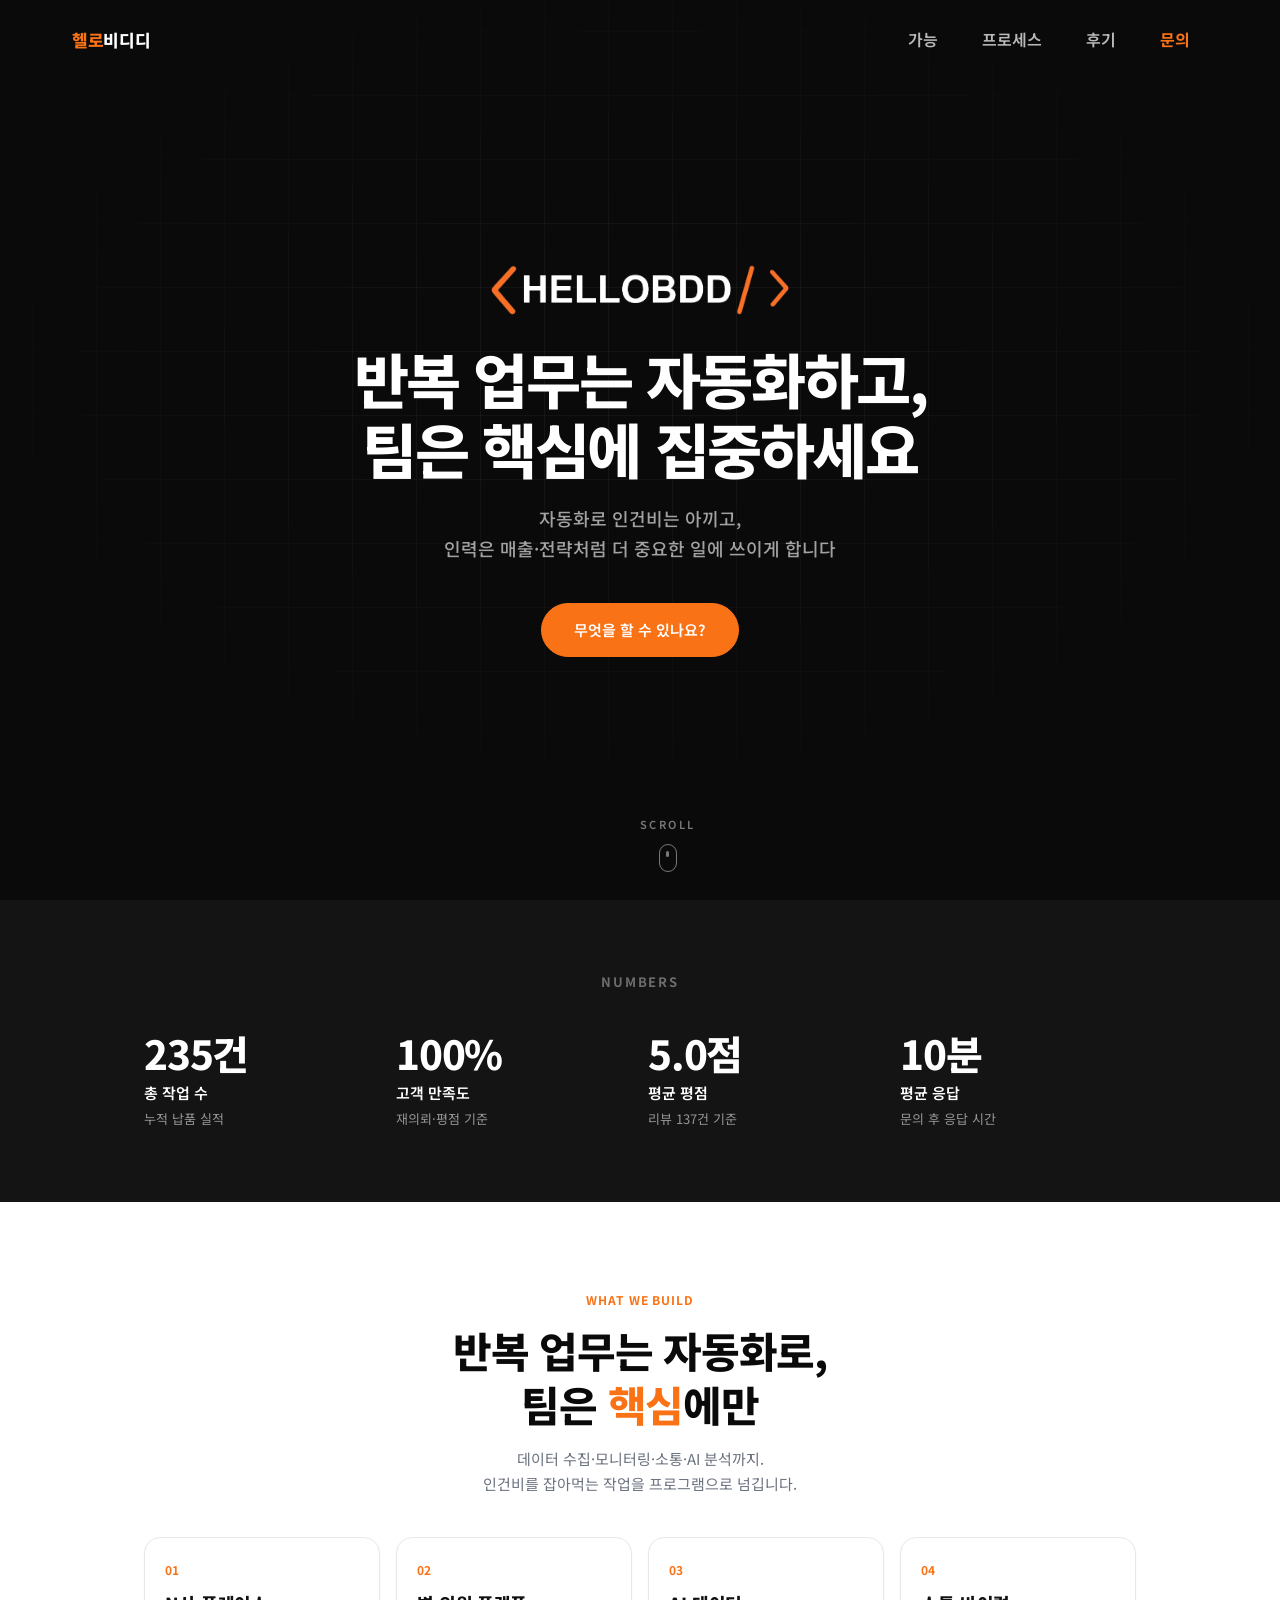
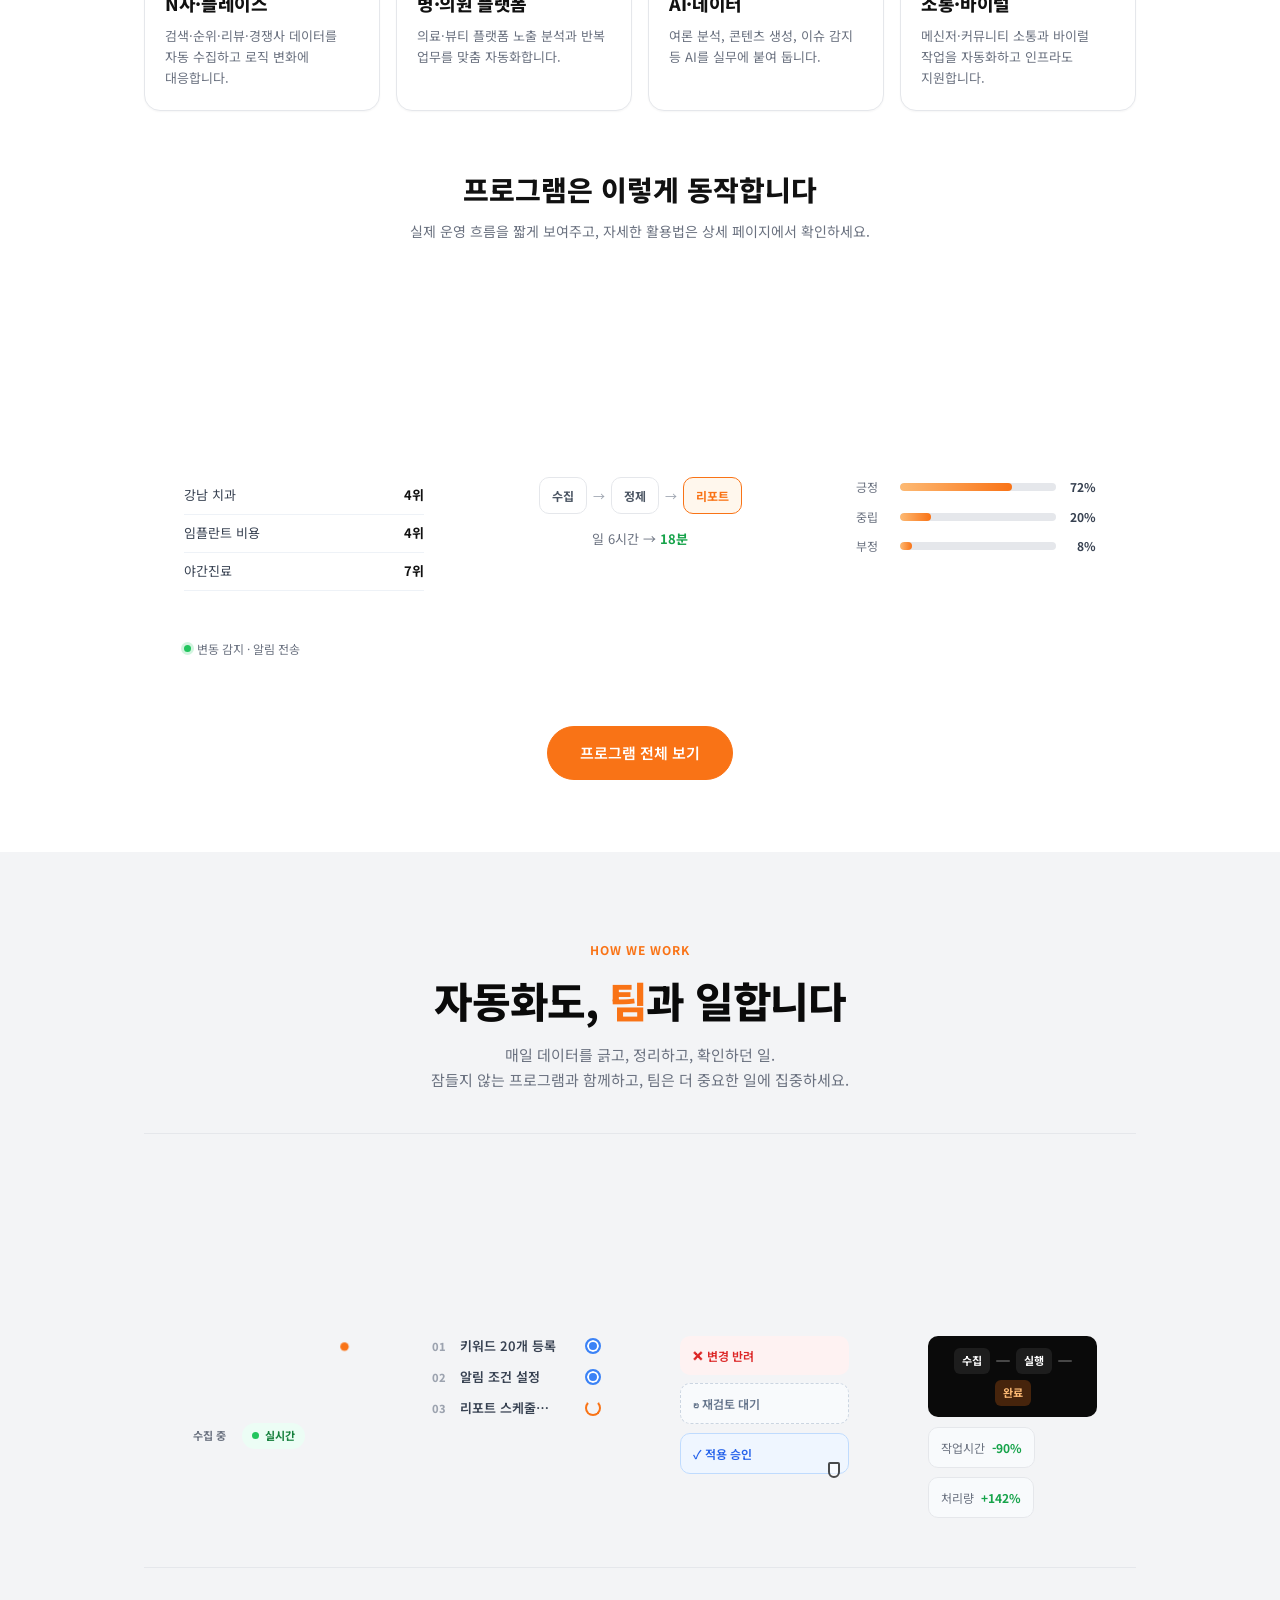
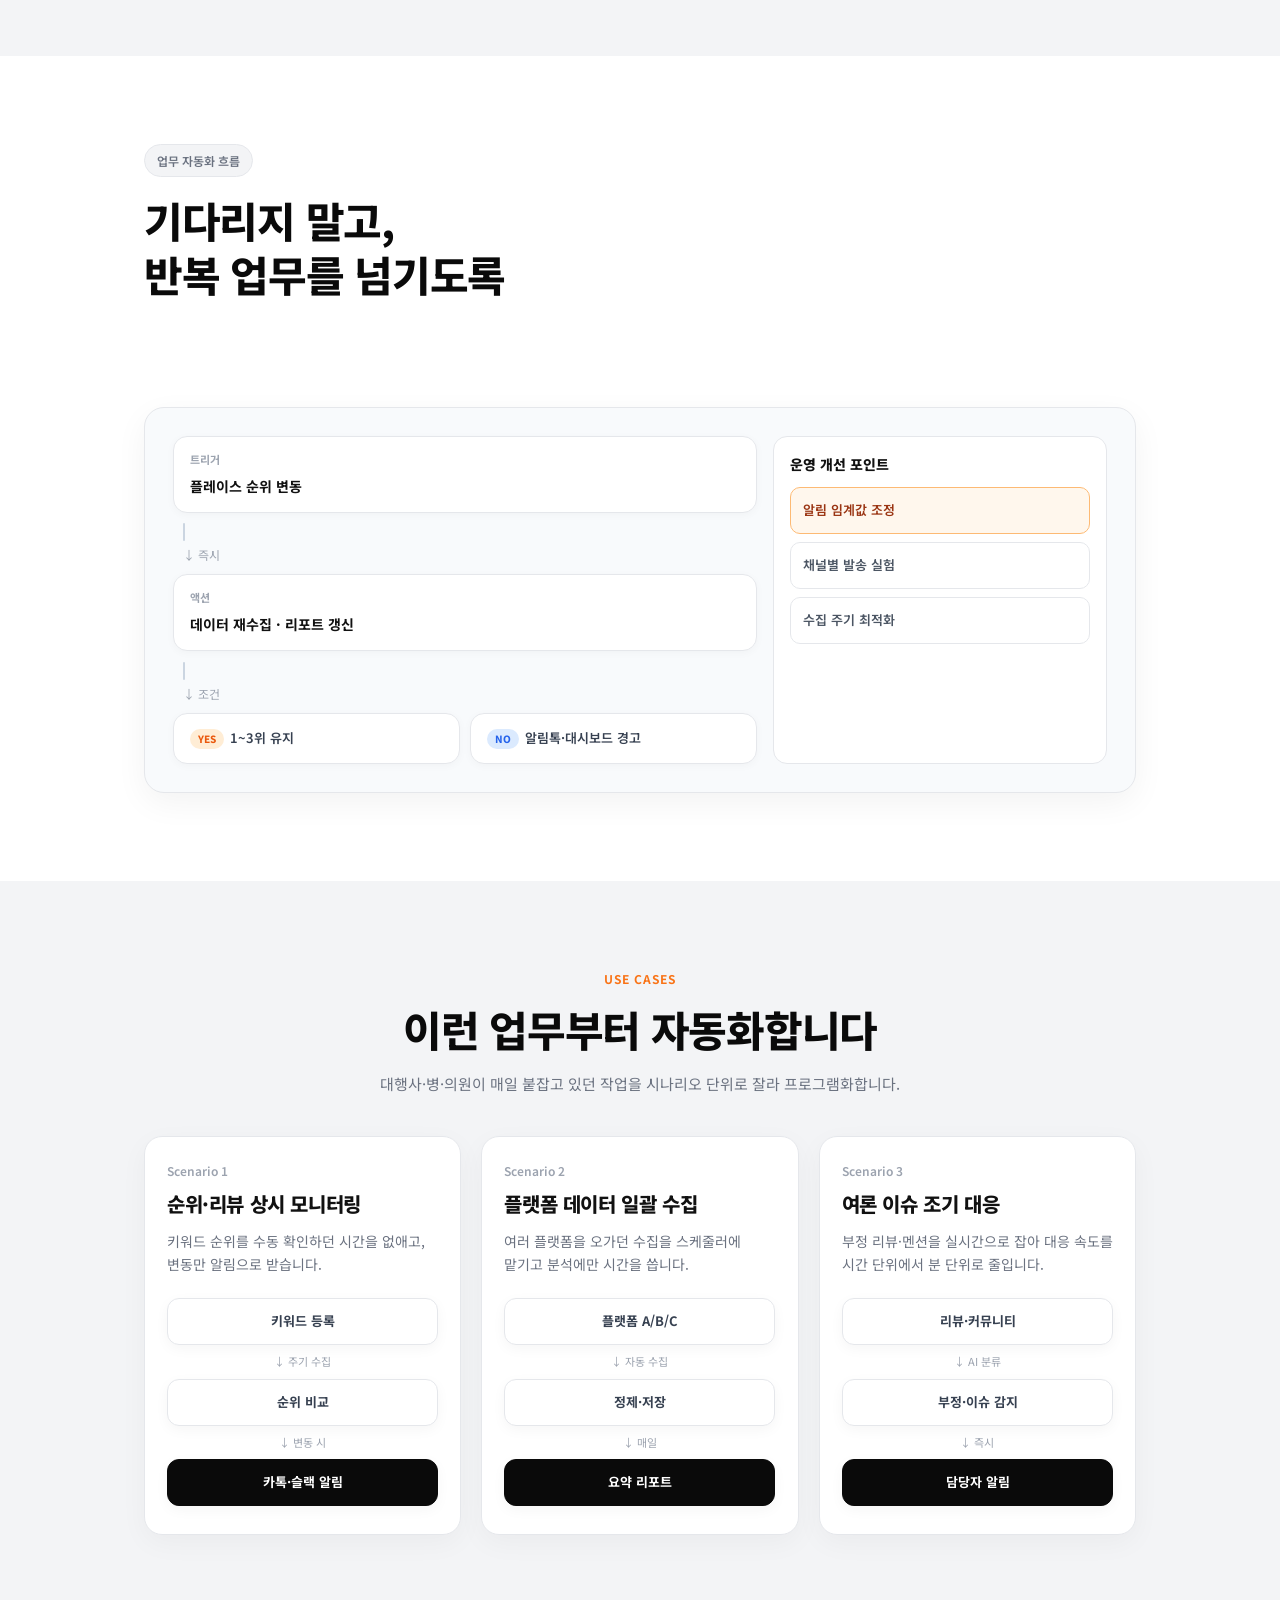
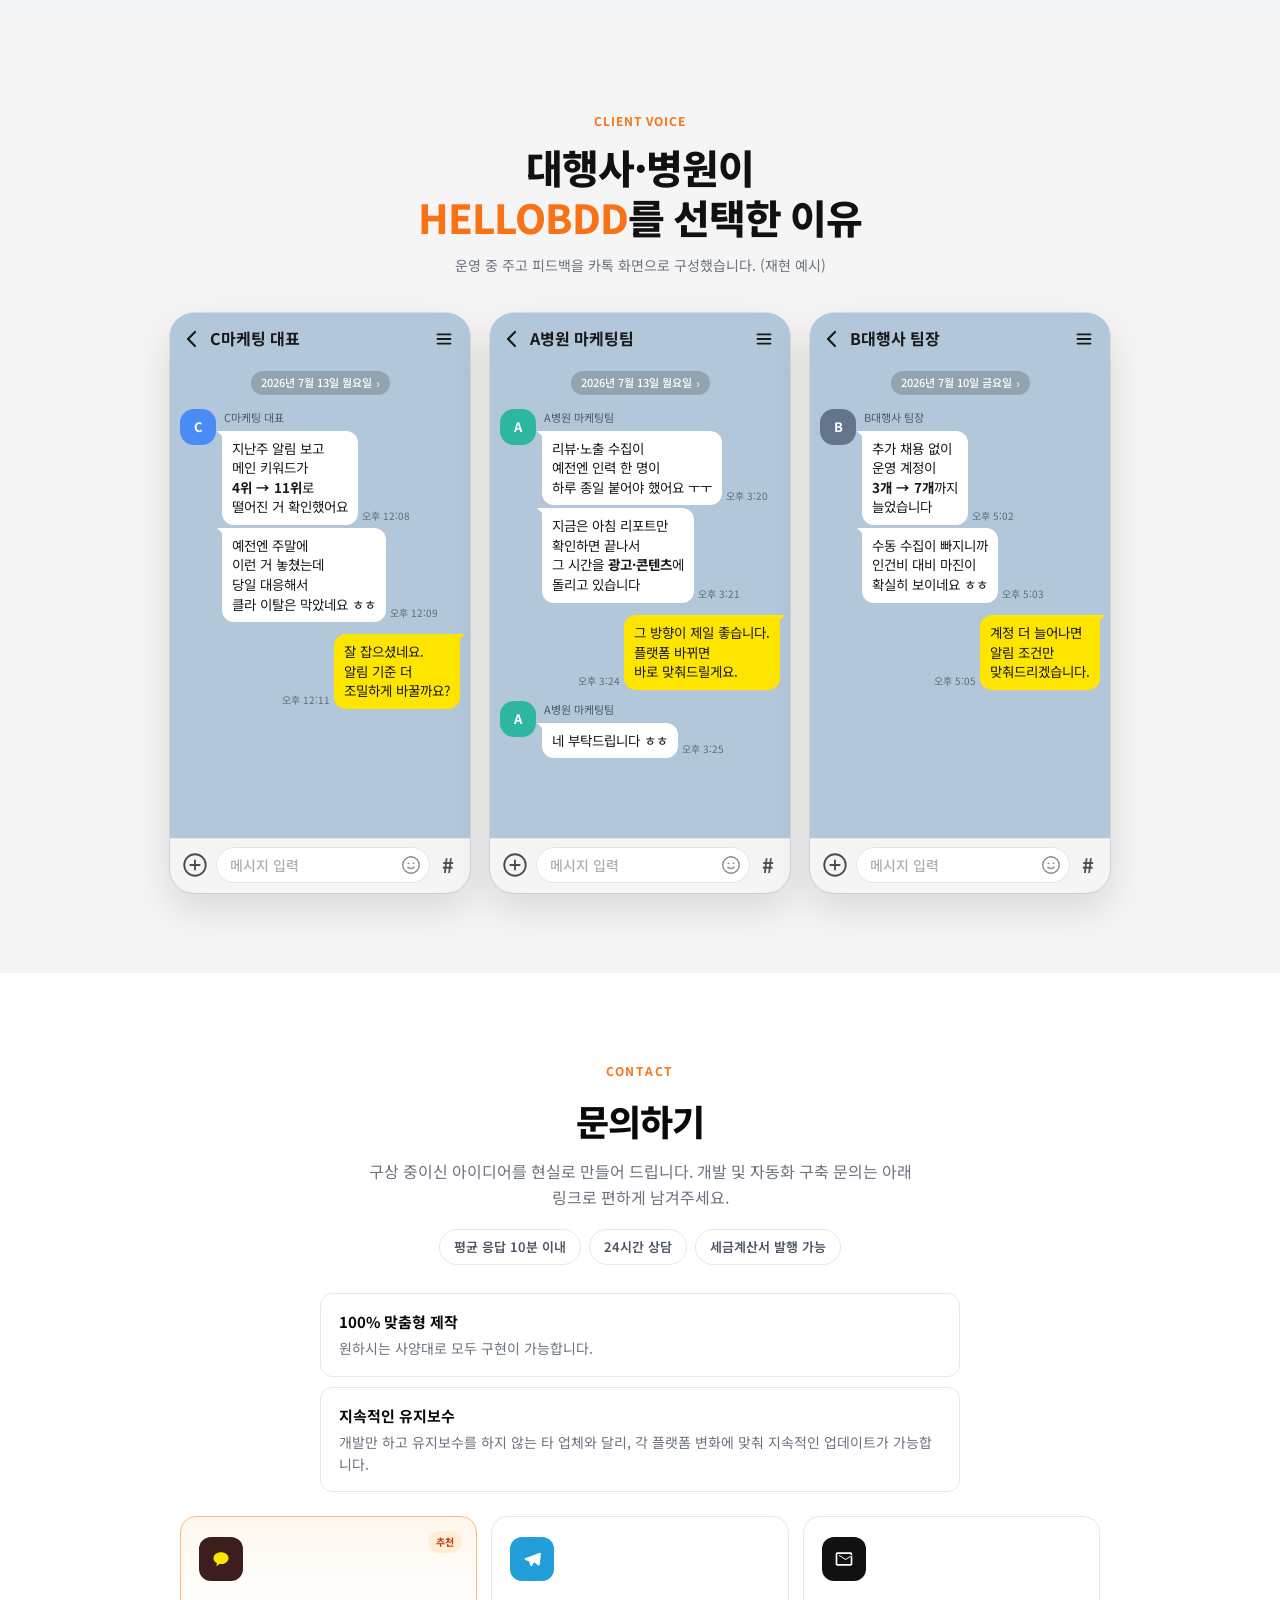
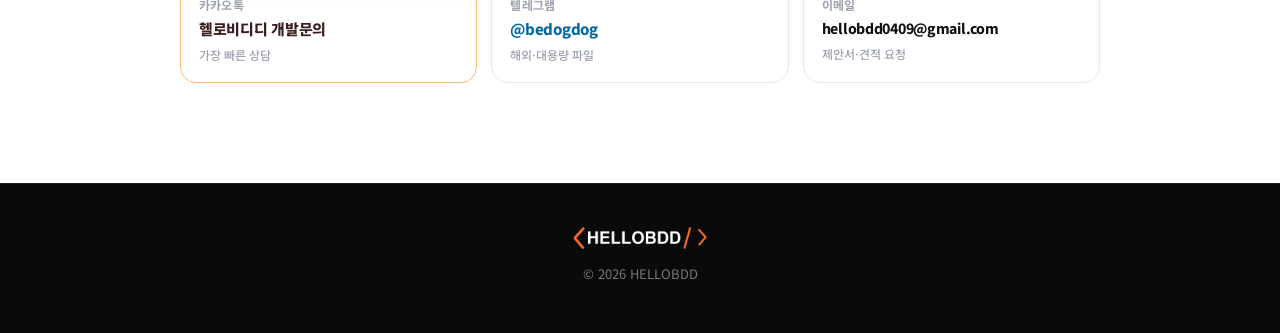
==== commit 29752521: "개선 진행중" ====
--- a/index.html
+++ b/index.html
@@ -3,9 +3,31 @@
 <head>
   <meta charset="UTF-8">
   <meta name="viewport" content="width=device-width, initial-scale=1.0, viewport-fit=cover">
-  <meta name="description" content="헬로비디디 — 반복 업무는 자동화하고, 팀은 더 중요한 일에 집중. 인건비를 아끼는 대행사 자동화 파트너">
+  <title>헬로비디디 | 대행사 자동화 파트너</title>
+  <meta name="description" content="반복 업무는 자동화하고, 팀은 핵심에 집중하세요. 인건비는 줄이고 매출·전략에 집중하는 대행사 자동화 파트너, 헬로비디디.">
   <meta name="theme-color" content="#0b0c10">
-  <title>헬로비디디 | 대행사 자동화 파트너</title>
+
+  <!-- Open Graph / Kakao share -->
+  <meta property="og:type" content="website">
+  <meta property="og:site_name" content="헬로비디디">
+  <meta property="og:locale" content="ko_KR">
+  <meta property="og:url" content="https://pf.dainopick.com/">
+  <meta property="og:title" content="헬로비디디 | 대행사 자동화 파트너">
+  <meta property="og:description" content="반복 업무는 자동화하고, 팀은 핵심에 집중하세요. 데이터 수집·순위 모니터링·AI 분석까지, 인건비를 아끼는 자동화 파트너.">
+  <meta property="og:image" content="https://pf.dainopick.com/img/og.png">
+  <meta property="og:image:secure_url" content="https://pf.dainopick.com/img/og.png">
+  <meta property="og:image:type" content="image/png">
+  <meta property="og:image:width" content="1200">
+  <meta property="og:image:height" content="630">
+  <meta property="og:image:alt" content="헬로비디디 — 대행사 자동화 파트너">
+
+  <!-- Twitter -->
+  <meta name="twitter:card" content="summary_large_image">
+  <meta name="twitter:title" content="헬로비디디 | 대행사 자동화 파트너">
+  <meta name="twitter:description" content="반복 업무는 자동화하고, 팀은 핵심에 집중하세요. 인건비를 아끼는 대행사 자동화 파트너.">
+  <meta name="twitter:image" content="https://pf.dainopick.com/img/og.png">
+
+  <link rel="canonical" href="https://pf.dainopick.com/">
   <!-- Google tag (gtag.js) -->
   <script async src="https://www.googletagmanager.com/gtag/js?id=G-M0W2Y8VBR9"></script>
   <script>
@@ -18,18 +40,16 @@
   <link rel="preconnect" href="https://fonts.googleapis.com">
   <link rel="preconnect" href="https://fonts.gstatic.com" crossorigin>
   <link href="https://fonts.googleapis.com/css2?family=Noto+Sans+KR:wght@400;500;600;700;800&display=swap" rel="stylesheet">
-  <link rel="stylesheet" href="css/style.css?v=18">
-  <link rel="stylesheet" href="css/landing.css?v=3">
-  <link rel="stylesheet" href="css/kakao-cases.css?v=2">
+  <link rel="stylesheet" href="css/style.css?v=21">
+  <link rel="stylesheet" href="css/landing.css?v=5">
+  <link rel="stylesheet" href="css/kakao-cases.css?v=3">
   <link rel="stylesheet" href="css/motion.css?v=5">
   <link rel="stylesheet" href="css/seq.css?v=3">
 </head>
 <body>
   <header class="header header--dark" id="top">
     <div class="header__inner">
-      <a href="#top" class="logo logo--img" aria-label="HELLOBDD">
-        <img class="brand-lockup" src="img/logo-lockup.png?v=1" alt="HELLOBDD" width="200" height="40">
-      </a>
+      <a href="#top" class="logo" aria-label="헬로비디디"><span>헬로</span>비디디</a>
       <button class="nav-toggle" id="navToggle" aria-label="메뉴" aria-expanded="false" aria-controls="nav">
         <span></span><span></span><span></span>
       </button>
@@ -58,8 +78,7 @@
         </h1>
         <p class="hero__sub reveal is-visible">자동화로 인건비는 아끼고,<br>인력은 매출·전략처럼 더 중요한 일에 쓰이게 합니다</p>
         <div class="hero__actions reveal is-visible">
-          <a href="#solutions" class="btn btn--orange">가능한 자동화</a>
-          <a href="#contact" class="btn btn--ghost">문의하기</a>
+          <a href="#solutions" class="btn btn--orange">무엇을 할 수 있나요?</a>
         </div>
       </div>
       <a href="#numbers" class="hero__scroll reveal is-visible" aria-label="아래로 스크롤">
@@ -141,7 +160,7 @@
                 <span class="prog-demo__tag">순위 모니터링</span>
                 <h4 class="prog-demo__name">키워드 순위 추적</h4>
                 <p class="prog-demo__text">지정 키워드의 검색·플레이스 순위를 주기적으로 수집해 추이와 알림으로 전달합니다.</p>
-                <a class="prog-demo__link" href="programs.html#rank">자세히 보기 →</a>
+                <a class="prog-demo__link" href="programs.html#monitor-place">자세히 보기 →</a>
               </div>
                 <div class="prog-demo__ui" aria-hidden="true">
                 <div class="mini-ui">
@@ -159,7 +178,7 @@
                 <span class="prog-demo__tag">플랫폼 자동화</span>
                 <h4 class="prog-demo__name">반복 수집 → 리포트</h4>
                 <p class="prog-demo__text">수동으로 하던 화면 확인을 API·스케줄러로 돌리고, 결과만 요약 리포트로 받습니다.</p>
-                <a class="prog-demo__link" href="programs.html#platform">자세히 보기 →</a>
+                <a class="prog-demo__link" href="programs.html#beauty-auto">자세히 보기 →</a>
               </div>
                 <div class="prog-demo__ui" aria-hidden="true">
                 <div class="mini-flow">
@@ -178,7 +197,7 @@
                 <span class="prog-demo__tag">AI 분석</span>
                 <h4 class="prog-demo__name">여론·이슈 감지</h4>
                 <p class="prog-demo__text">리뷰·커뮤니티 멘션을 모아 긍정/부정과 이슈를 실시간으로 분류합니다.</p>
-                <a class="prog-demo__link" href="programs.html#ai">자세히 보기 →</a>
+                <a class="prog-demo__link" href="programs.html#monitor-sentiment">자세히 보기 →</a>
               </div>
                 <div class="prog-demo__ui" aria-hidden="true">
                 <div class="mini-bars">
@@ -359,7 +378,7 @@
       <div class="container">
         <p class="kakao-cases__eyebrow reveal">CLIENT VOICE</p>
         <h2 class="kakao-cases__title reveal">대행사·병원이<br><em>HELLOBDD</em>를 선택한 이유</h2>
-        <p class="kakao-cases__desc reveal">실제 문의·운영 피드백을 카톡 화면 형태로 구성했습니다. (재현 예시)</p>
+        <p class="kakao-cases__desc reveal">운영 중 주고 피드백을 카톡 화면으로 구성했습니다. (재현 예시)</p>
       </div>
 
       <div class="kakao-cases__grid motion-stage" aria-label="고객 후기">
@@ -384,31 +403,30 @@
               <div class="kakao-msg__col">
                 <span class="kakao-msg__name">C마케팅 대표</span>
                 <div class="kakao-msg__row">
-                  <div class="kakao-bubble kakao-bubble--in">자동화 잘 쓰고 있어요.<br>순위 모니터링이<br><b>필요한 기능만</b> 딱 있어서 편합니다.</div>
+                  <div class="kakao-bubble kakao-bubble--in">지난주 알림 보고<br>메인 키워드가<br><b>4위 → 11위</b>로<br>떨어진 거 확인했어요</div>
                   <time>오후 12:08</time>
+                </div>
+                <div class="kakao-msg__row">
+                  <div class="kakao-bubble kakao-bubble--in">예전엔 주말에<br>이런 거 놓쳤는데<br>당일 대응해서<br>클라 이탈은 막았네요 ㅎㅎ</div>
+                  <time>오후 12:09</time>
                 </div>
               </div>
             </div>
             <div class="kakao-msg kakao-msg--out">
               <div class="kakao-msg__row kakao-msg__row--out">
                 <time>오후 12:11</time>
-                <div class="kakao-bubble kakao-bubble--out">감사합니다!<br>로직 대응도 바로<br>반영해 두었습니다.</div>
-              </div>
-            </div>
-            <div class="kakao-msg kakao-msg--in">
-              <span class="kakao-msg__avatar kakao-msg__avatar--marketing" aria-hidden="true">C</span>
-              <div class="kakao-msg__col">
-                <span class="kakao-msg__name">C마케팅 대표</span>
-                <div class="kakao-msg__row">
-                  <div class="kakao-bubble kakao-bubble--in">인력이 <b>리포트 만드는 시간</b>이<br>거의 없어져서<br>신규 영업에 붙이고 있어요.</div>
-                  <time>오후 12:14</time>
-                </div>
+                <div class="kakao-bubble kakao-bubble--out">잘 잡으셨네요.<br>알림 기준 더<br>조밀하게 바꿀까요?</div>
               </div>
             </div>
           </div>
           <div class="kakao-phone__input" aria-hidden="true">
-            <span class="kakao-phone__plus">+</span>
-            <span class="kakao-phone__field"><span>메시지 입력</span></span>
+            <span class="kakao-phone__plus">
+              <svg viewBox="0 0 24 24" fill="none"><circle cx="12" cy="12" r="9.2" stroke="currentColor" stroke-width="1.6"/><path d="M12 8v8M8 12h8" stroke="currentColor" stroke-width="1.6" stroke-linecap="round"/></svg>
+            </span>
+            <span class="kakao-phone__field">
+              <span>메시지 입력</span>
+              <svg viewBox="0 0 24 24" fill="none"><circle cx="12" cy="12" r="9" stroke="currentColor" stroke-width="1.5"/><path d="M8.5 14.2c.9 1.1 2.1 1.7 3.5 1.7s2.6-.6 3.5-1.7" stroke="currentColor" stroke-width="1.5" stroke-linecap="round"/><circle cx="9.2" cy="10.2" r="1" fill="currentColor"/><circle cx="14.8" cy="10.2" r="1" fill="currentColor"/></svg>
+            </span>
             <span class="kakao-phone__hash">#</span>
           </div>
         </article>
@@ -434,25 +452,40 @@
               <div class="kakao-msg__col">
                 <span class="kakao-msg__name">A병원 마케팅팀</span>
                 <div class="kakao-msg__row">
-                  <div class="kakao-bubble kakao-bubble--in">데이터 수집이<br>하루 6시간 → <b>20분</b>으로<br>줄었어요.</div>
-                  <time>오후 3:22</time>
+                  <div class="kakao-bubble kakao-bubble--in">리뷰·노출 수집이<br>예전엔 인력 한 명이<br>하루 종일 붙어야 했어요 ㅜㅜ</div>
+                  <time>오후 3:20</time>
                 </div>
                 <div class="kakao-msg__row">
-                  <div class="kakao-bubble kakao-bubble--in">이제 직원이<br><b>분석·전략</b>에만<br>집중합니다.</div>
-                  <time>오후 3:22</time>
+                  <div class="kakao-bubble kakao-bubble--in">지금은 아침 리포트만<br>확인하면 끝나서<br>그 시간을 <b>광고·콘텐츠</b>에<br>돌리고 있습니다</div>
+                  <time>오후 3:21</time>
                 </div>
               </div>
             </div>
             <div class="kakao-msg kakao-msg--out">
               <div class="kakao-msg__row kakao-msg__row--out">
-                <time>오후 3:25</time>
-                <div class="kakao-bubble kakao-bubble--out">좋은 소식 감사합니다.<br>플랫폼 변경에도<br>유지보수 바로 대응할게요.</div>
+                <time>오후 3:24</time>
+                <div class="kakao-bubble kakao-bubble--out">그 방향이 제일 좋습니다.<br>플랫폼 바뀌면<br>바로 맞춰드릴게요.</div>
+              </div>
+            </div>
+            <div class="kakao-msg kakao-msg--in">
+              <span class="kakao-msg__avatar kakao-msg__avatar--hospital" aria-hidden="true">A</span>
+              <div class="kakao-msg__col">
+                <span class="kakao-msg__name">A병원 마케팅팀</span>
+                <div class="kakao-msg__row">
+                  <div class="kakao-bubble kakao-bubble--in">네 부탁드립니다 ㅎㅎ</div>
+                  <time>오후 3:25</time>
+                </div>
               </div>
             </div>
           </div>
           <div class="kakao-phone__input" aria-hidden="true">
-            <span class="kakao-phone__plus">+</span>
-            <span class="kakao-phone__field"><span>메시지 입력</span></span>
+            <span class="kakao-phone__plus">
+              <svg viewBox="0 0 24 24" fill="none"><circle cx="12" cy="12" r="9.2" stroke="currentColor" stroke-width="1.6"/><path d="M12 8v8M8 12h8" stroke="currentColor" stroke-width="1.6" stroke-linecap="round"/></svg>
+            </span>
+            <span class="kakao-phone__field">
+              <span>메시지 입력</span>
+              <svg viewBox="0 0 24 24" fill="none"><circle cx="12" cy="12" r="9" stroke="currentColor" stroke-width="1.5"/><path d="M8.5 14.2c.9 1.1 2.1 1.7 3.5 1.7s2.6-.6 3.5-1.7" stroke="currentColor" stroke-width="1.5" stroke-linecap="round"/><circle cx="9.2" cy="10.2" r="1" fill="currentColor"/><circle cx="14.8" cy="10.2" r="1" fill="currentColor"/></svg>
+            </span>
             <span class="kakao-phone__hash">#</span>
           </div>
         </article>
@@ -478,25 +511,30 @@
               <div class="kakao-msg__col">
                 <span class="kakao-msg__name">B대행사 팀장</span>
                 <div class="kakao-msg__row">
-                  <div class="kakao-bubble kakao-bubble--in">같은 인력으로<br>처리 가능한 프로젝트가<br><b>거의 2배</b> 늘었습니다.</div>
+                  <div class="kakao-bubble kakao-bubble--in">추가 채용 없이<br>운영 계정이<br><b>3개 → 7개</b>까지<br>늘었습니다</div>
                   <time>오후 5:02</time>
                 </div>
                 <div class="kakao-msg__row">
-                  <div class="kakao-bubble kakao-bubble--in"><b>인건비 효율</b>이<br>확실히 달라요.</div>
+                  <div class="kakao-bubble kakao-bubble--in">수동 수집이 빠지니까<br>인건비 대비 마진이<br>확실히 보이네요 ㅎㅎ</div>
                   <time>오후 5:03</time>
                 </div>
               </div>
             </div>
             <div class="kakao-msg kakao-msg--out">
               <div class="kakao-msg__row kakao-msg__row--out">
-                <time>오후 5:06</time>
-                <div class="kakao-bubble kakao-bubble--out">목표에 맞게<br>시나리오 더 다듬어<br>드릴게요.</div>
+                <time>오후 5:05</time>
+                <div class="kakao-bubble kakao-bubble--out">계정 더 늘어나면<br>알림 조건만<br>맞춰드리겠습니다.</div>
               </div>
             </div>
           </div>
           <div class="kakao-phone__input" aria-hidden="true">
-            <span class="kakao-phone__plus">+</span>
-            <span class="kakao-phone__field"><span>메시지 입력</span></span>
+            <span class="kakao-phone__plus">
+              <svg viewBox="0 0 24 24" fill="none"><circle cx="12" cy="12" r="9.2" stroke="currentColor" stroke-width="1.6"/><path d="M12 8v8M8 12h8" stroke="currentColor" stroke-width="1.6" stroke-linecap="round"/></svg>
+            </span>
+            <span class="kakao-phone__field">
+              <span>메시지 입력</span>
+              <svg viewBox="0 0 24 24" fill="none"><circle cx="12" cy="12" r="9" stroke="currentColor" stroke-width="1.5"/><path d="M8.5 14.2c.9 1.1 2.1 1.7 3.5 1.7s2.6-.6 3.5-1.7" stroke="currentColor" stroke-width="1.5" stroke-linecap="round"/><circle cx="9.2" cy="10.2" r="1" fill="currentColor"/><circle cx="14.8" cy="10.2" r="1" fill="currentColor"/></svg>
+            </span>
             <span class="kakao-phone__hash">#</span>
           </div>
         </article>
@@ -536,10 +574,9 @@
             </span>
             <div class="contact-card__body">
               <span class="contact-card__label">카카오톡</span>
-              <span class="contact-card__value">헬로비디디 - 개발문의</span>
+              <span class="contact-card__value">헬로비디디 개발문의</span>
               <span class="contact-card__hint">가장 빠른 상담</span>
             </div>
-            <span class="contact-card__action" aria-hidden="true">→</span>
           </a>
           <a href="https://t.me/bedogdog" class="contact-card contact-card--telegram" target="_blank" rel="noopener noreferrer">
             <span class="contact-card__icon" aria-hidden="true">
@@ -550,7 +587,6 @@
               <span class="contact-card__value">@bedogdog</span>
               <span class="contact-card__hint">해외·대용량 파일</span>
             </div>
-            <span class="contact-card__action" aria-hidden="true">→</span>
           </a>
           <a href="mailto:hellobdd0409@gmail.com" class="contact-card contact-card--email">
             <span class="contact-card__icon" aria-hidden="true">
@@ -561,7 +597,6 @@
               <span class="contact-card__value">hellobdd0409@gmail.com</span>
               <span class="contact-card__hint">제안서·견적 요청</span>
             </div>
-            <span class="contact-card__action" aria-hidden="true">→</span>
           </a>
         </div>
       </div>
--- a/css/style.css
+++ b/css/style.css
@@ -32,15 +32,15 @@
 
 html { scroll-behavior: smooth; -webkit-text-size-adjust: 100%; }
 
-/* Custom scrollbar */
+/* Custom scrollbar — thin, quiet, brand hover */
 html {
   scrollbar-width: thin;
-  scrollbar-color: rgba(0, 0, 0, .28) transparent;
+  scrollbar-color: rgba(17, 17, 17, .28) transparent;
 }
 
 *::-webkit-scrollbar {
-  width: 8px;
-  height: 8px;
+  width: 6px;
+  height: 6px;
 }
 
 *::-webkit-scrollbar-track {
@@ -48,20 +48,29 @@
 }
 
 *::-webkit-scrollbar-thumb {
-  background: rgba(0, 0, 0, .22);
+  background-color: rgba(17, 17, 17, .22);
   border-radius: 999px;
-  border: 2px solid transparent;
+  border: 1px solid transparent;
   background-clip: padding-box;
 }
 
 *::-webkit-scrollbar-thumb:hover {
-  background: rgba(0, 0, 0, .36);
-  border: 2px solid transparent;
-  background-clip: padding-box;
+  background-color: rgba(249, 115, 22, .7);
+}
+
+*::-webkit-scrollbar-thumb:active {
+  background-color: var(--orange);
 }
 
 *::-webkit-scrollbar-corner {
   background: transparent;
+}
+
+/* Dark sections: lighter thumb */
+.section--ink,
+.hero,
+.header--dark {
+  scrollbar-color: rgba(255, 255, 255, .28) transparent;
 }
 
 body {
@@ -104,7 +113,13 @@
   padding: 0 28px;
 }
 
-.logo { font-weight: 800; font-size: 17px; letter-spacing: -.02em; }
+.logo {
+  font-weight: 800;
+  font-size: 17px;
+  letter-spacing: -.02em;
+  color: #fff;
+  white-space: nowrap;
+}
 .logo > span:not(.brand-logo) { color: var(--orange); }
 .logo--img {
   display: inline-flex;
@@ -930,49 +945,75 @@
 }
 
 .contact-grid {
+  display: grid;
+  grid-template-columns: 1fr 1fr;
+  gap: 12px;
+  max-width: 920px;
+  margin: 0 auto;
+}
+
+.contact-card--primary {
+  grid-column: 1 / -1;
+}
+
+@media (min-width: 720px) {
+  .contact-grid {
+    grid-template-columns: repeat(3, minmax(0, 1fr));
+    gap: 14px;
+  }
+
+  .contact-card--primary {
+    grid-column: auto;
+  }
+}
+
+.contact-card {
+  position: relative;
   display: flex;
   flex-direction: column;
-  gap: 8px;
-  max-width: 480px;
-  margin: 0 auto;
-}
-
-.contact-card {
-  position: relative;
-  display: grid;
-  grid-template-columns: auto 1fr auto;
-  align-items: center;
-  gap: 12px;
-  padding: 14px 16px;
+  align-items: flex-start;
+  gap: 14px;
+  min-height: 100%;
+  padding: 20px 18px 18px;
   background: var(--surface);
   border: 1px solid var(--border);
-  border-radius: 12px;
+  border-radius: 16px;
   text-decoration: none;
   color: inherit;
-  transition: border-color .15s, box-shadow .15s;
-}
-
-.contact-card:hover {
-  border-color: var(--orange);
-  box-shadow: 0 8px 24px rgba(0, 0, 0, .35);
+  transition: border-color .18s, box-shadow .18s, transform .18s;
+}
+
+@media (hover: hover) and (pointer: fine) {
+  .contact-card:hover {
+    border-color: rgba(249, 115, 22, .45);
+    box-shadow: 0 10px 28px rgba(0, 0, 0, .08);
+    transform: translateY(-2px);
+  }
 }
 
 .contact-card--primary {
-  border-color: rgba(249, 115, 22, .35);
+  border-color: rgba(249, 115, 22, .4);
+  background: linear-gradient(180deg, #fff7ed 0%, #fff 56%);
 }
 
 .contact-card__badge {
-  position: absolute; top: 8px; right: 10px;
-  font-size: 9px; font-weight: 700;
-  color: var(--orange);
-  background: var(--orange-light);
-  padding: 2px 6px;
-  border-radius: 4px;
+  position: absolute;
+  top: 14px;
+  right: 14px;
+  font-size: 10px;
+  font-weight: 700;
+  color: #c2410c;
+  background: #ffedd5;
+  padding: 3px 8px;
+  border-radius: 999px;
 }
 
 .contact-card__icon {
-  width: 44px; height: 44px;
-  display: flex; align-items: center; justify-content: center;
+  width: 44px;
+  height: 44px;
+  display: flex;
+  align-items: center;
+  justify-content: center;
   border-radius: 12px;
   color: var(--white);
   flex-shrink: 0;
@@ -980,41 +1021,51 @@
 
 .contact-card--kakao .contact-card__icon { background: #3c1e1e; color: #fee500; }
 .contact-card--telegram .contact-card__icon { background: #229ed9; }
-.contact-card--email .contact-card__icon { background: #2a2d36; color: #fff; }
+.contact-card--email .contact-card__icon { background: #111; color: #fff; }
 
 .contact-card__body {
   min-width: 0;
+  width: 100%;
+  display: flex;
+  flex-direction: column;
+  gap: 4px;
 }
 
 .contact-card__label {
   display: block;
-  font-size: 12px; font-weight: 600; color: var(--muted);
-  margin-bottom: 2px;
+  font-size: 12px;
+  font-weight: 700;
+  color: var(--muted);
+  letter-spacing: .02em;
 }
 
 .contact-card__value {
   display: block;
-  font-size: 15px; font-weight: 700; letter-spacing: -.01em;
-  margin-bottom: 2px;
-  word-break: break-all;
+  font-size: 15px;
+  font-weight: 800;
+  letter-spacing: -.02em;
+  line-height: 1.35;
+  word-break: keep-all;
+  overflow-wrap: anywhere;
   color: var(--white);
 }
 
-.contact-card--kakao .contact-card__value { color: #fee500; }
-.contact-card--telegram .contact-card__value { color: #7dd3fc; }
-.contact-card--email .contact-card__value { color: var(--white); font-size: 14px; }
+.contact-card--kakao .contact-card__value { color: #3c1e1e; }
+.contact-card--telegram .contact-card__value { color: #0369a1; }
+.contact-card--email .contact-card__value { color: #111; font-size: 14px; }
 
 .contact-card__hint {
   display: block;
-  font-size: 12px; color: var(--muted-2);
+  margin-top: 4px;
+  font-size: 12px;
+  font-weight: 500;
+  color: var(--muted-2);
+  line-height: 1.4;
 }
 
 .contact-card__action {
-  font-size: 16px; font-weight: 600; color: var(--muted-2);
-  flex-shrink: 0;
-}
-
-.contact-card:hover .contact-card__action { color: var(--orange); }
+  display: none;
+}
 
 /* ===== Footer ===== */
 .footer {
@@ -1376,12 +1427,16 @@
   border-color: #e5e7eb;
 }
 
+.section--light .contact-card--primary,
+.section--soft .contact-card--primary {
+  background: linear-gradient(180deg, #fff7ed 0%, #fff 58%);
+  border-color: #fdba74;
+}
+
 .section--light .contact-card__label,
 .section--soft .contact-card__label,
 .section--light .contact-card__hint,
-.section--soft .contact-card__hint,
-.section--light .contact-card__action,
-.section--soft .contact-card__action {
+.section--soft .contact-card__hint {
   color: #9ca3af;
 }
 
@@ -1399,7 +1454,7 @@
 
 .section--light .contact-card--telegram .contact-card__value,
 .section--soft .contact-card--telegram .contact-card__value {
-  color: #0284c7;
+  color: #0369a1;
 }
 
 .section--light .contact-card--email .contact-card__icon {
--- a/css/landing.css
+++ b/css/landing.css
@@ -546,22 +546,356 @@
 .page-programs .header__links .nav__cta { color: var(--orange); }
 .page-programs .header__links a:hover { color: #fff; }
 .programs-hero {
-  padding: 72px 0 40px;
+  padding: 72px 0 36px;
   background: #fff;
   border-bottom: 1px solid #e5e7eb;
+}
+.programs-hero__eyebrow {
+  font-size: 12px;
+  font-weight: 700;
+  letter-spacing: .1em;
+  color: var(--orange);
+  margin-bottom: 12px;
 }
 .programs-hero h1 {
   font-size: clamp(28px, 5vw, 40px);
   font-weight: 800;
   letter-spacing: -.03em;
   margin-bottom: 12px;
+  word-break: keep-all;
 }
 .programs-hero p {
   font-size: 15px;
   color: #6b7280;
-  max-width: 560px;
+  max-width: 640px;
   line-height: 1.7;
-}
+  word-break: keep-all;
+}
+.programs-hero__note {
+  margin-top: 14px;
+  padding: 12px 14px;
+  background: #fff7ed;
+  border: 1px solid #fed7aa;
+  border-radius: 12px;
+  color: #9a3412 !important;
+  font-size: 14px !important;
+  font-weight: 600;
+}
+.programs-hero__note strong { color: #c2410c; }
+
+/* TOC */
+.prog-toc {
+  padding: 16px 0 18px;
+  background: #f4f5f7;
+  border-top: 1px solid #e5e7eb;
+  border-bottom: 1px solid #e5e7eb;
+  box-shadow: inset 0 1px 0 rgba(255, 255, 255, .7);
+}
+.prog-toc__head {
+  margin-bottom: 12px;
+}
+.prog-toc__head h2 {
+  font-size: 16px;
+  font-weight: 800;
+  margin-bottom: 2px;
+}
+.prog-toc__sub {
+  font-size: 12px;
+  color: #9ca3af;
+}
+
+/* Mobile accordion (default) */
+.prog-toc__accordion {
+  display: grid;
+  gap: 8px;
+}
+.prog-toc__fold {
+  border: 1px solid #e2e5ea;
+  border-radius: 12px;
+  background: #fff;
+  overflow: hidden;
+  box-shadow: 0 1px 2px rgba(0, 0, 0, .04);
+}
+.prog-toc__fold summary {
+  list-style: none;
+  cursor: pointer;
+  padding: 12px 14px;
+  font-size: 14px;
+  font-weight: 800;
+  color: #111;
+  display: flex;
+  align-items: center;
+  justify-content: space-between;
+  gap: 8px;
+}
+.prog-toc__fold summary::-webkit-details-marker { display: none; }
+.prog-toc__fold summary::after {
+  content: "+";
+  font-size: 16px;
+  font-weight: 700;
+  color: #9ca3af;
+}
+.prog-toc__fold[open] summary::after { content: "–"; }
+.prog-toc__fold ul {
+  list-style: none;
+  display: grid;
+  gap: 0;
+  padding: 0 8px 10px;
+  border-top: 1px solid #e5e7eb;
+}
+.prog-toc__fold li a {
+  display: block;
+  padding: 10px 8px;
+  font-size: 13px;
+  font-weight: 600;
+  color: #4b5563;
+  border-bottom: 1px solid #f3f4f6;
+  word-break: keep-all;
+}
+.prog-toc__fold li:last-child a { border-bottom: none; }
+.prog-toc__fold li a:hover { color: var(--orange); }
+.prog-toc__fold--link {
+  display: block;
+  padding: 12px 14px;
+  font-size: 14px;
+  font-weight: 800;
+  color: #111;
+  text-decoration: none;
+}
+.prog-toc__fold--link:hover { color: var(--orange); }
+
+/* Desktop: compact sticky strip (not tall cards) */
+.prog-toc__grid { display: none; }
+
+@media (min-width: 860px) {
+  .prog-toc {
+    position: sticky;
+    top: var(--header-h);
+    z-index: 40;
+    padding: 10px 0;
+    background: rgba(244, 245, 247, .96);
+    backdrop-filter: blur(10px);
+    box-shadow: 0 1px 0 #e5e7eb;
+  }
+  .prog-toc__head {
+    display: flex;
+    align-items: baseline;
+    gap: 10px;
+    margin-bottom: 8px;
+  }
+  .prog-toc__head h2 { font-size: 14px; margin-bottom: 0; }
+  .prog-toc__sub { font-size: 12px; color: #9ca3af; }
+  .prog-toc__accordion { display: none; }
+  .prog-toc__grid {
+    display: grid;
+    grid-template-columns: repeat(4, minmax(0, 1fr));
+    gap: 0;
+    border: 1px solid #dde1e6;
+    border-radius: 10px;
+    overflow: hidden;
+    background: #fff;
+    box-shadow: 0 1px 3px rgba(0, 0, 0, .04);
+  }
+  .prog-toc__col {
+    padding: 8px 12px;
+    background: #fff;
+    border: none;
+    border-radius: 0;
+    border-right: 1px solid #eef0f3;
+  }
+  .prog-toc__col:last-child { border-right: none; }
+  .prog-toc__cat {
+    display: block;
+    font-size: 12px;
+    font-weight: 800;
+    color: #111;
+    margin-bottom: 4px;
+    letter-spacing: -.01em;
+  }
+  .prog-toc__cat:hover { color: var(--orange); }
+  .prog-toc__col ul {
+    list-style: none;
+    display: flex;
+    flex-wrap: wrap;
+    gap: 2px 0;
+    margin: 0;
+    padding: 0;
+  }
+  .prog-toc__col li {
+    display: inline;
+    font-size: 12px;
+    font-weight: 600;
+    color: #9ca3af;
+  }
+  .prog-toc__col li:not(:last-child)::after {
+    content: "·";
+    margin: 0 5px;
+    color: #d1d5db;
+  }
+  .prog-toc__col li a {
+    display: inline;
+    font-size: 12px;
+    font-weight: 600;
+    color: #4b5563;
+    padding: 0;
+    word-break: keep-all;
+  }
+  .prog-toc__col li a:hover { color: var(--orange); }
+  .prog-toc__col--note p {
+    font-size: 12px;
+    color: #6b7280;
+    line-height: 1.45;
+    margin: 0;
+    word-break: keep-all;
+  }
+}
+
+/* Category + items */
+.prog-cat {
+  padding: 56px 0;
+  background: #fff;
+  border-bottom: 1px solid #f3f4f6;
+  scroll-margin-top: calc(var(--header-h) + 12px);
+}
+.prog-cat--soft { background: #f8fafc; }
+.prog-cat__head { margin-bottom: 28px; max-width: 640px; }
+.prog-cat__label {
+  font-size: 12px;
+  font-weight: 800;
+  color: var(--orange);
+  margin-bottom: 8px;
+}
+.prog-cat__head h2 {
+  font-size: clamp(24px, 3.5vw, 32px);
+  font-weight: 800;
+  letter-spacing: -.02em;
+  margin-bottom: 10px;
+}
+.prog-cat__desc {
+  font-size: 15px;
+  color: #6b7280;
+  line-height: 1.7;
+  word-break: keep-all;
+}
+
+.prog-item {
+  display: grid;
+  gap: 16px;
+  padding: 22px;
+  margin-bottom: 16px;
+  background: #fff;
+  border: 1px solid #e5e7eb;
+  border-radius: 18px;
+  scroll-margin-top: calc(var(--header-h) + 72px);
+}
+.prog-cat--soft .prog-item {
+  box-shadow: 0 8px 24px rgba(0, 0, 0, .03);
+}
+@media (min-width: 860px) {
+  .prog-item {
+    grid-template-columns: minmax(0, 1fr) minmax(280px, 0.95fr);
+    align-items: stretch;
+  }
+  .prog-item--spotlight {
+    grid-template-columns: 1fr;
+  }
+}
+.prog-item__copy h3 {
+  font-size: 20px;
+  font-weight: 800;
+  margin-bottom: 8px;
+  letter-spacing: -.02em;
+}
+.prog-item__copy > p {
+  font-size: 14px;
+  color: #6b7280;
+  line-height: 1.7;
+  margin-bottom: 14px;
+  word-break: keep-all;
+}
+.prog-item__tags {
+  list-style: none;
+  display: flex;
+  flex-wrap: wrap;
+  gap: 8px;
+}
+.prog-item__tags li {
+  font-size: 12px;
+  font-weight: 700;
+  color: #4b5563;
+  background: #f3f4f6;
+  border-radius: 999px;
+  padding: 5px 10px;
+}
+
+/* Empty slot — feature spotlights pending */
+.prog-ui-slot {
+  min-height: 200px;
+  display: flex;
+  flex-direction: column;
+  align-items: center;
+  justify-content: center;
+  gap: 6px;
+  padding: 20px;
+  border-radius: 14px;
+  border: 1.5px dashed #d1d5db;
+  background:
+    linear-gradient(180deg, #fafafa 0%, #f3f4f6 100%);
+  text-align: center;
+}
+.prog-ui-slot__label {
+  font-size: 12px;
+  font-weight: 800;
+  letter-spacing: .06em;
+  color: #9ca3af;
+  text-transform: uppercase;
+}
+.prog-ui-slot__hint {
+  font-size: 13px;
+  font-weight: 600;
+  color: #6b7280;
+  max-width: 220px;
+  line-height: 1.45;
+  word-break: keep-all;
+}
+
+.prog-any {
+  display: grid;
+  gap: 20px;
+  max-width: 640px;
+}
+.prog-any ul {
+  list-style: none;
+  display: grid;
+  gap: 10px;
+}
+.prog-any li {
+  padding: 14px 16px;
+  background: #fff;
+  border: 1px solid #e5e7eb;
+  border-radius: 12px;
+  font-size: 14px;
+  color: #374151;
+  word-break: keep-all;
+}
+.prog-any li strong { color: #111; }
+
+.programs-cta {
+  padding: 64px 0;
+  text-align: center;
+  background: #fff;
+}
+.programs-cta h2 {
+  font-size: 28px;
+  font-weight: 800;
+  margin-bottom: 12px;
+}
+.programs-cta p {
+  color: #6b7280;
+  margin-bottom: 24px;
+}
+
+/* legacy blocks (unused but keep safe) */
 .program-block {
   padding: 56px 0;
   border-bottom: 1px solid #f3f4f6;
@@ -602,16 +936,3 @@
   word-break: keep-all;
 }
 .program-points li strong { color: #111; }
-.programs-cta {
-  padding: 64px 0;
-  text-align: center;
-}
-.programs-cta h2 {
-  font-size: 28px;
-  font-weight: 800;
-  margin-bottom: 12px;
-}
-.programs-cta p {
-  color: #6b7280;
-  margin-bottom: 24px;
-}
--- a/css/kakao-cases.css
+++ b/css/kakao-cases.css
@@ -301,20 +301,24 @@
   border-color: transparent transparent transparent #fee500;
 }
 
-/* Input bar — real Kakao style */
+/* Input bar — Kakao-like: + | pill field(+emoji) | # */
 .kakao-phone__input {
   display: flex;
   align-items: center;
-  gap: 8px;
-  padding: 8px 10px 12px;
-  background: #fff;
+  gap: 6px;
+  padding: 8px 10px 10px;
+  background: #f5f5f5;
+  border-top: 1px solid rgba(0, 0, 0, .06);
+  flex-shrink: 0;
 }
 
 .kakao-phone__plus {
-  width: 28px;
-  height: 28px;
-  color: #8e8e8e;
-  flex-shrink: 0;
+  width: 30px;
+  height: 30px;
+  color: #4c4c4c;
+  flex-shrink: 0;
+  display: grid;
+  place-items: center;
 }
 
 .kakao-phone__plus svg {
@@ -325,32 +329,45 @@
 
 .kakao-phone__field {
   flex: 1;
+  min-width: 0;
   min-height: 36px;
   border-radius: 20px;
-  border: 1px solid #e5e5e5;
+  border: none;
   background: #fff;
+  box-shadow: inset 0 0 0 1px #e6e6e6;
   display: flex;
   align-items: center;
   justify-content: space-between;
-  padding: 0 10px 0 14px;
+  gap: 8px;
+  padding: 0 8px 0 14px;
   color: #b0b0b0;
   font-size: 14px;
+  font-weight: 500;
+  line-height: 1;
+}
+
+.kakao-phone__field > span {
+  overflow: hidden;
+  text-overflow: ellipsis;
+  white-space: nowrap;
 }
 
 .kakao-phone__field svg {
   width: 22px;
   height: 22px;
-  color: #8e8e8e;
+  color: #8a8a8a;
   flex-shrink: 0;
 }
 
 .kakao-phone__hash {
   font-weight: 700;
   font-size: 20px;
-  color: #8e8e8e;
+  color: #4c4c4c;
   line-height: 1;
-  width: 22px;
+  width: 24px;
   text-align: center;
+  flex-shrink: 0;
+  font-family: inherit;
 }
 
 @media (min-width: 960px) {
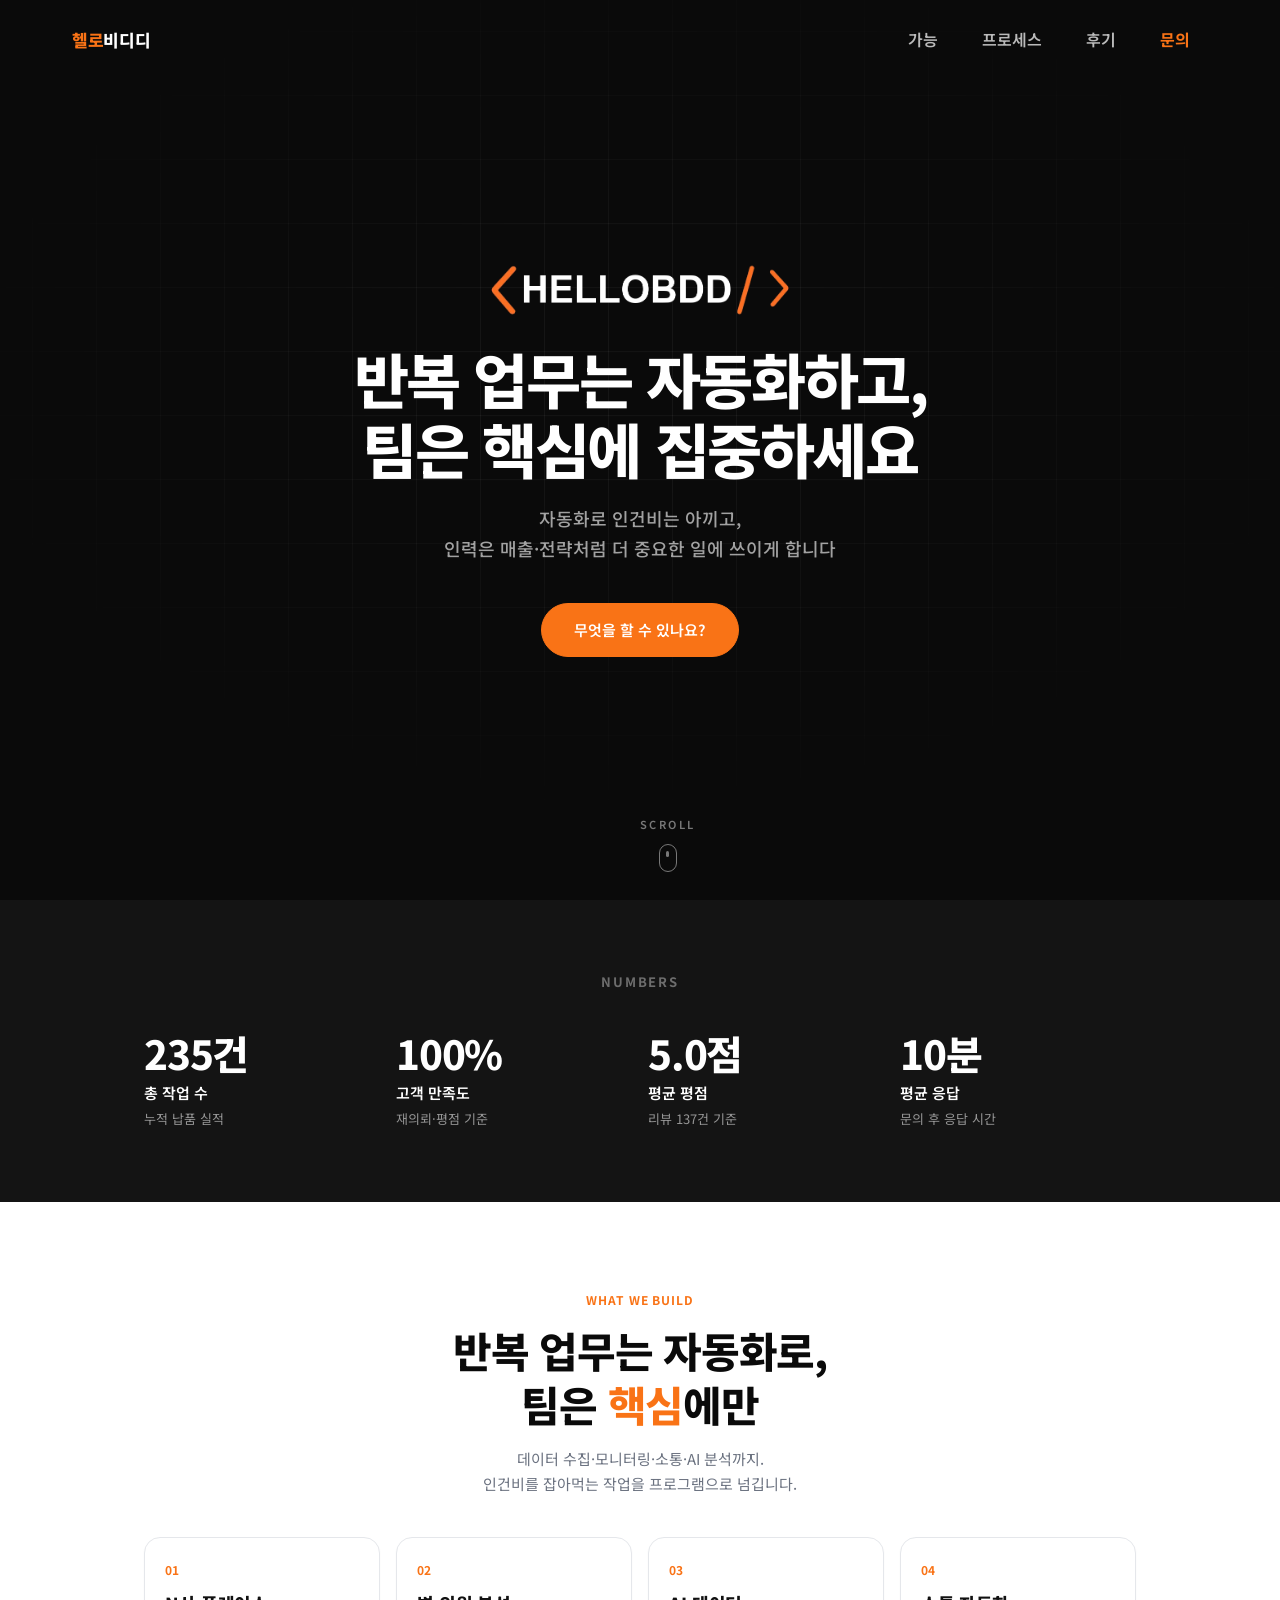
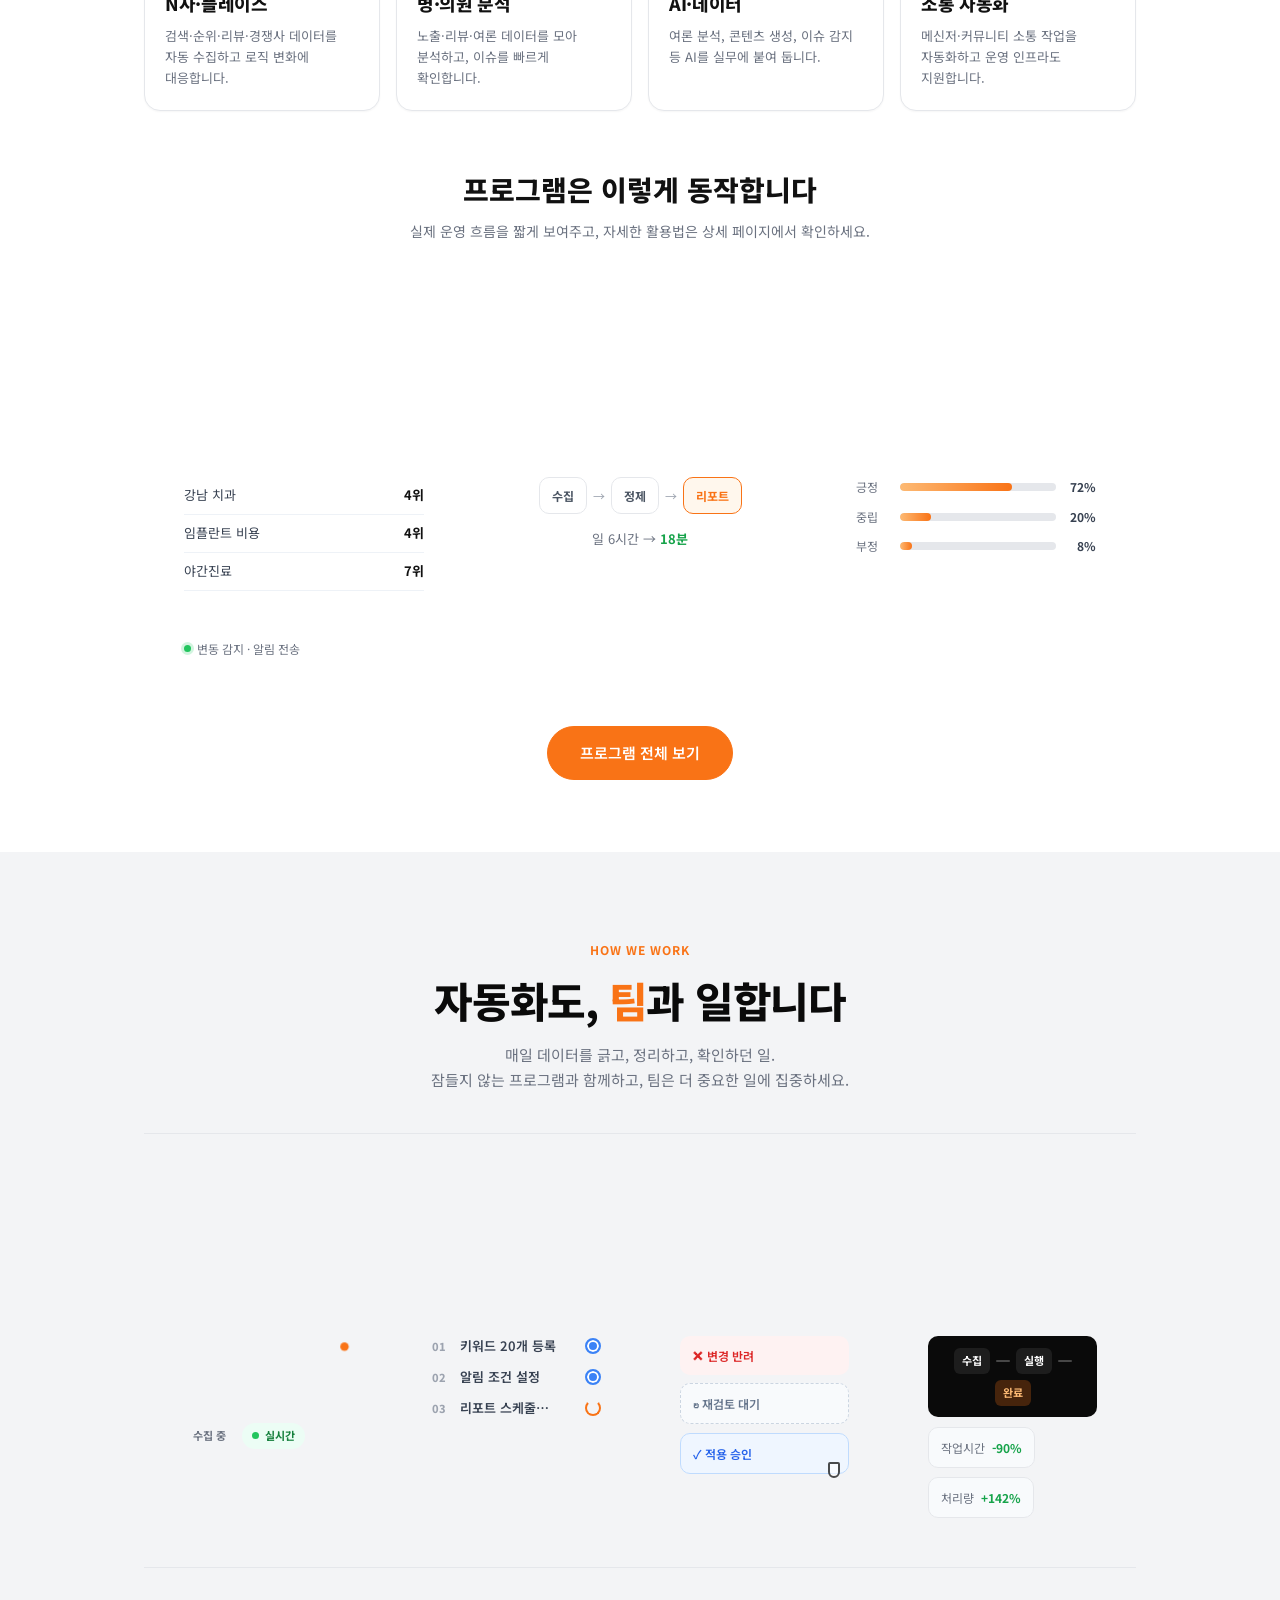
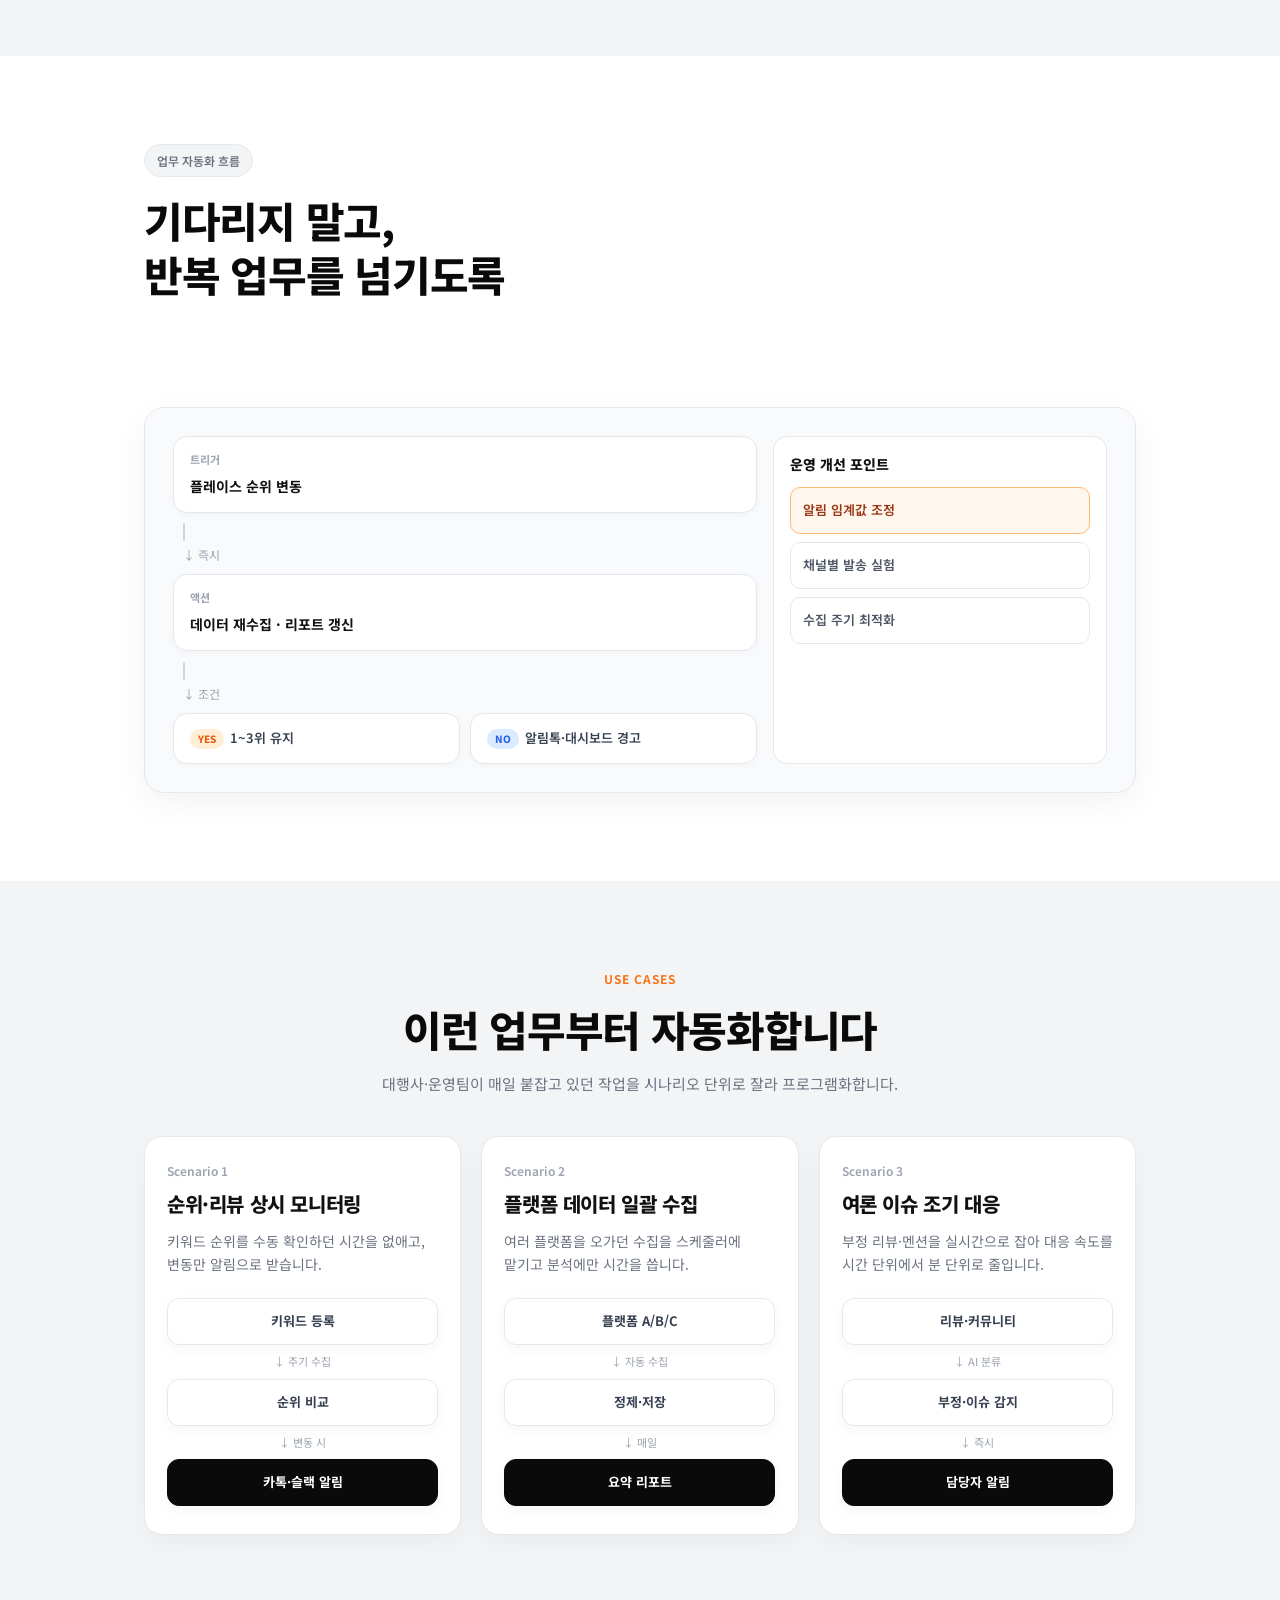
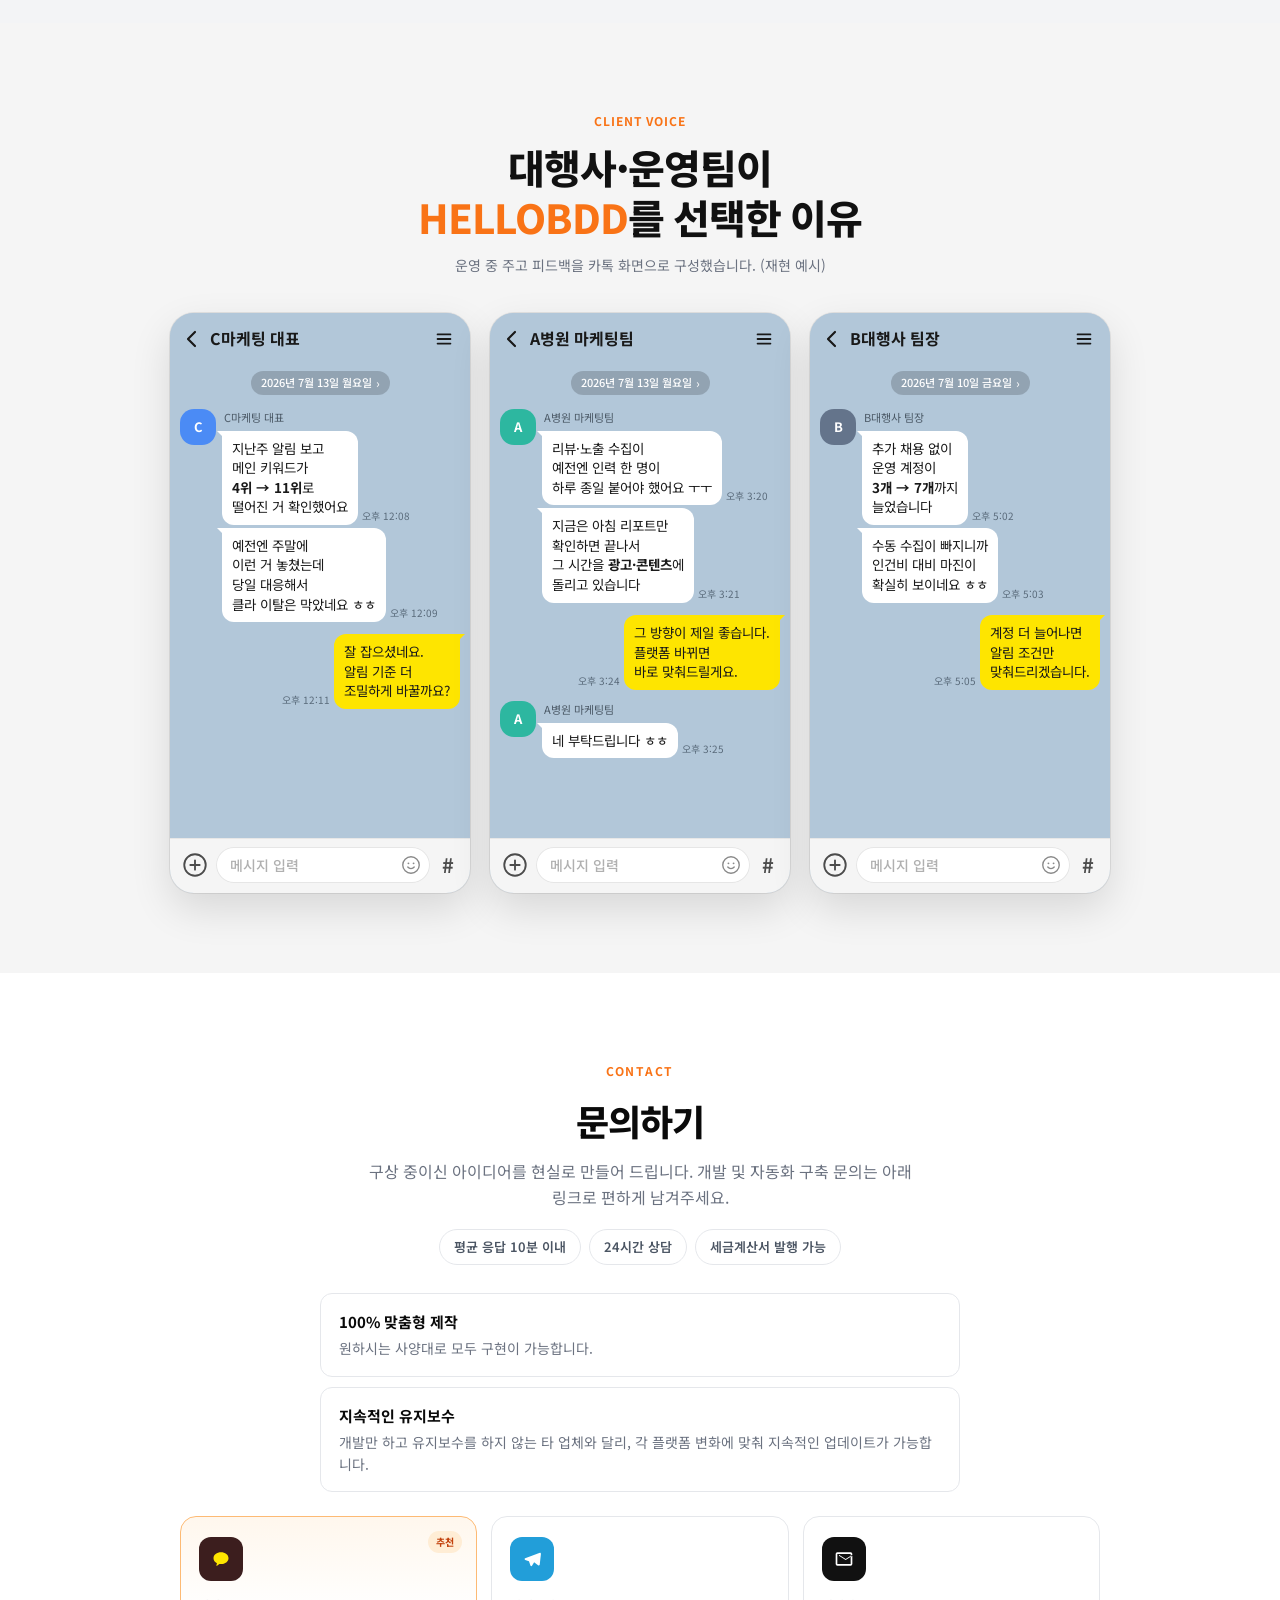
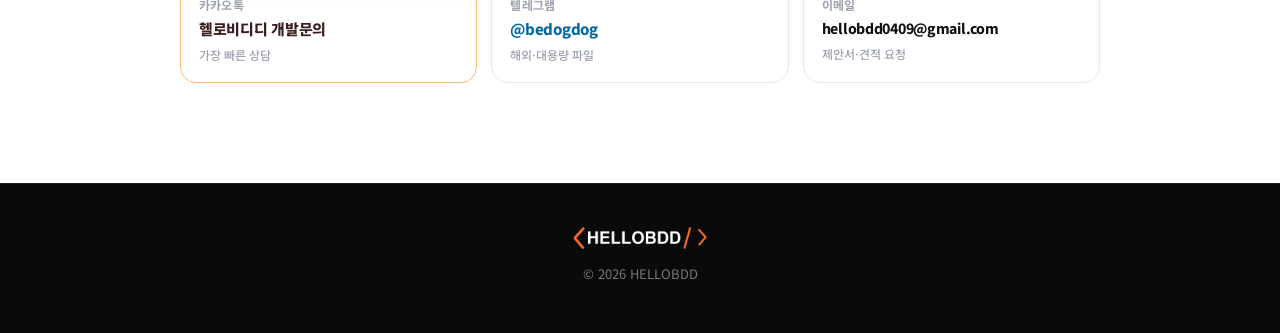
==== commit 5965f648: "병/의원 바이럴 관련 제거" ====
--- a/index.html
+++ b/index.html
@@ -14,8 +14,8 @@
   <meta property="og:url" content="https://pf.dainopick.com/">
   <meta property="og:title" content="헬로비디디 | 대행사 자동화 파트너">
   <meta property="og:description" content="반복 업무는 자동화하고, 팀은 핵심에 집중하세요. 데이터 수집·순위 모니터링·AI 분석까지, 인건비를 아끼는 자동화 파트너.">
-  <meta property="og:image" content="https://pf.dainopick.com/img/og.png">
-  <meta property="og:image:secure_url" content="https://pf.dainopick.com/img/og.png">
+  <meta property="og:image" content="https://pf.dainopick.com/img/og.png?v=4">
+  <meta property="og:image:secure_url" content="https://pf.dainopick.com/img/og.png?v=4">
   <meta property="og:image:type" content="image/png">
   <meta property="og:image:width" content="1200">
   <meta property="og:image:height" content="630">
@@ -25,7 +25,7 @@
   <meta name="twitter:card" content="summary_large_image">
   <meta name="twitter:title" content="헬로비디디 | 대행사 자동화 파트너">
   <meta name="twitter:description" content="반복 업무는 자동화하고, 팀은 핵심에 집중하세요. 인건비를 아끼는 대행사 자동화 파트너.">
-  <meta name="twitter:image" content="https://pf.dainopick.com/img/og.png">
+  <meta name="twitter:image" content="https://pf.dainopick.com/img/og.png?v=4">
 
   <link rel="canonical" href="https://pf.dainopick.com/">
   <!-- Google tag (gtag.js) -->
@@ -133,8 +133,8 @@
           </article>
           <article class="cap-tile">
             <span class="cap-tile__no">02</span>
-            <h3 class="cap-tile__title">병·의원 플랫폼</h3>
-            <p class="cap-tile__desc">의료·뷰티 플랫폼 노출 분석과 반복 업무를 맞춤 자동화합니다.</p>
+            <h3 class="cap-tile__title">병·의원 분석</h3>
+            <p class="cap-tile__desc">노출·리뷰·여론 데이터를 모아 분석하고, 이슈를 빠르게 확인합니다.</p>
           </article>
           <article class="cap-tile">
             <span class="cap-tile__no">03</span>
@@ -143,8 +143,8 @@
           </article>
           <article class="cap-tile">
             <span class="cap-tile__no">04</span>
-            <h3 class="cap-tile__title">소통·바이럴</h3>
-            <p class="cap-tile__desc">메신저·커뮤니티 소통과 바이럴 작업을 자동화하고 인프라도 지원합니다.</p>
+            <h3 class="cap-tile__title">소통 자동화</h3>
+            <p class="cap-tile__desc">메신저·커뮤니티 소통 작업을 자동화하고 운영 인프라도 지원합니다.</p>
           </article>
         </div>
 
@@ -178,7 +178,7 @@
                 <span class="prog-demo__tag">플랫폼 자동화</span>
                 <h4 class="prog-demo__name">반복 수집 → 리포트</h4>
                 <p class="prog-demo__text">수동으로 하던 화면 확인을 API·스케줄러로 돌리고, 결과만 요약 리포트로 받습니다.</p>
-                <a class="prog-demo__link" href="programs.html#beauty-auto">자세히 보기 →</a>
+                <a class="prog-demo__link" href="programs.html#monitor">자세히 보기 →</a>
               </div>
                 <div class="prog-demo__ui" aria-hidden="true">
                 <div class="mini-flow">
@@ -330,7 +330,7 @@
       <div class="container">
         <p class="sec-eyebrow reveal">USE CASES</p>
         <h2 class="sec-title reveal">이런 업무부터 자동화합니다</h2>
-        <p class="sec-desc reveal">대행사·병·의원이 매일 붙잡고 있던 작업을 시나리오 단위로 잘라 프로그램화합니다.</p>
+        <p class="sec-desc reveal">대행사·운영팀이 매일 붙잡고 있던 작업을 시나리오 단위로 잘라 프로그램화합니다.</p>
 
         <div class="scenario-grid motion-stage">
           <article class="scenario reveal">
@@ -377,7 +377,7 @@
     <section class="kakao-cases section--light" id="reviews">
       <div class="container">
         <p class="kakao-cases__eyebrow reveal">CLIENT VOICE</p>
-        <h2 class="kakao-cases__title reveal">대행사·병원이<br><em>HELLOBDD</em>를 선택한 이유</h2>
+        <h2 class="kakao-cases__title reveal">대행사·운영팀이<br><em>HELLOBDD</em>를 선택한 이유</h2>
         <p class="kakao-cases__desc reveal">운영 중 주고 피드백을 카톡 화면으로 구성했습니다. (재현 예시)</p>
       </div>
 
--- a/css/landing.css
+++ b/css/landing.css
@@ -688,7 +688,7 @@
   .prog-toc__accordion { display: none; }
   .prog-toc__grid {
     display: grid;
-    grid-template-columns: repeat(4, minmax(0, 1fr));
+    grid-template-columns: repeat(3, minmax(0, 1fr));
     gap: 0;
     border: 1px solid #dde1e6;
     border-radius: 10px;
